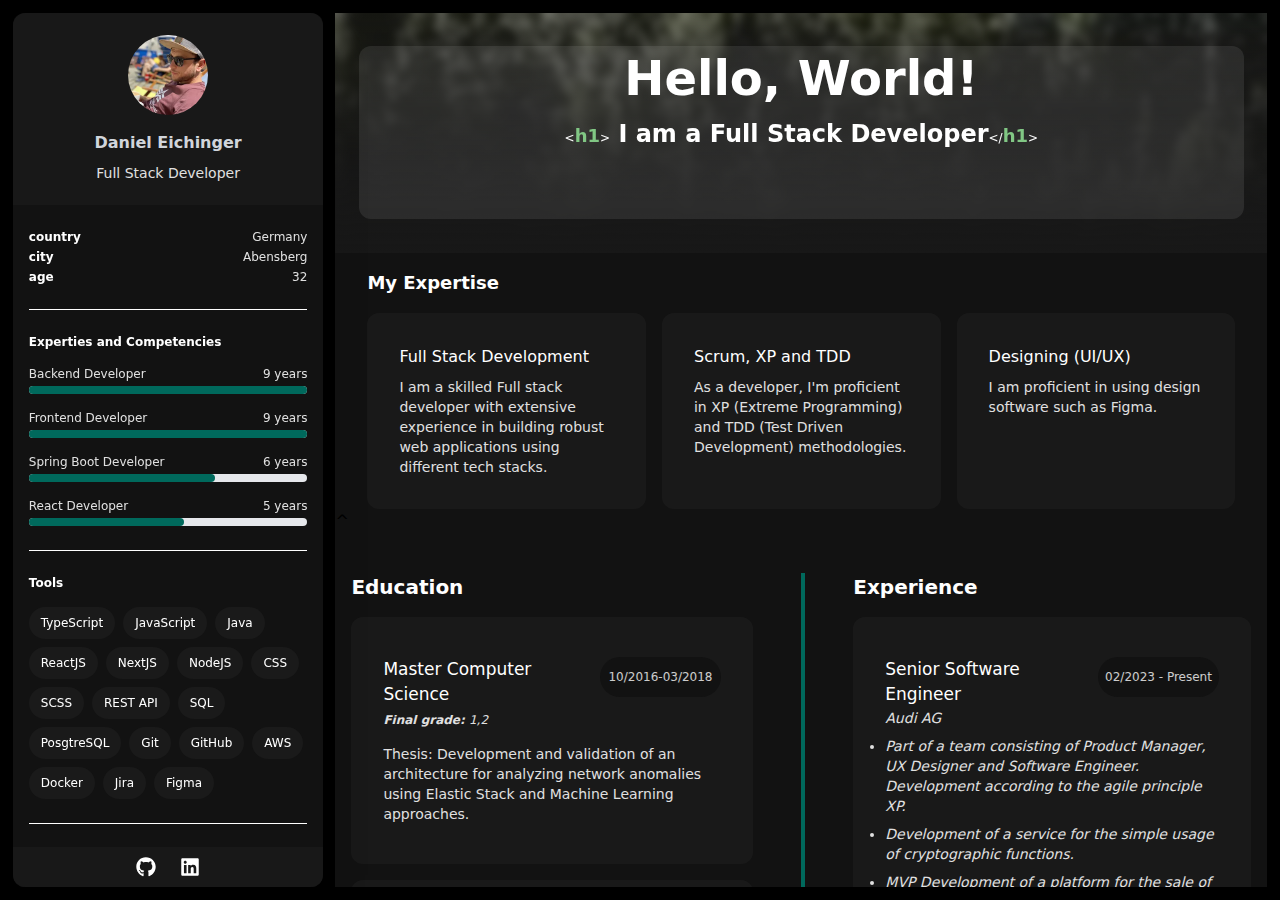
==== index.html @ d65751ba "Update from https://github.com/oakdan/portfolio/commit/098eb7789a10ef65bf8430b05f16593b2d0ce4ad" ====
<!DOCTYPE html><html lang="en"><head><meta charSet="utf-8"/><meta name="viewport" content="width=device-width"/><title>OakDan´s Portfolio</title><meta name="description" content="Check out my portfolio"/><meta name="next-head-count" content="4"/><link rel="preload" href="./_next/static/css/4fff59e0863e8ba3.css" as="style" crossorigin=""/><link rel="stylesheet" href="./_next/static/css/4fff59e0863e8ba3.css" crossorigin="" data-n-g=""/><noscript data-n-css=""></noscript><script defer="" crossorigin="" nomodule="" src="./_next/static/chunks/polyfills-c67a75d1b6f99dc8.js"></script><script src="./_next/static/chunks/webpack-fdae5a0184dd3453.js" defer="" crossorigin=""></script><script src="./_next/static/chunks/framework-5429a50ba5373c56.js" defer="" crossorigin=""></script><script src="./_next/static/chunks/main-0795223d0b171781.js" defer="" crossorigin=""></script><script src="./_next/static/chunks/pages/_app-5f194458512c7636.js" defer="" crossorigin=""></script><script src="./_next/static/chunks/252f366e-e70b9f19fc48fcb6.js" defer="" crossorigin=""></script><script src="./_next/static/chunks/d7eeaac4-aa35a97cd8c5a0a8.js" defer="" crossorigin=""></script><script src="./_next/static/chunks/pages/index-d43e698930f4504b.js" defer="" crossorigin=""></script><script src="./_next/static/BRMIm8MlSN9ulpiTrtN7b/_buildManifest.js" defer="" crossorigin=""></script><script src="./_next/static/BRMIm8MlSN9ulpiTrtN7b/_ssgManifest.js" defer="" crossorigin=""></script></head><body><div id="__next"><div class="h-[calc(100dvh)] lg:p-[0.8rem] flex flex-col select-none font-circular"><div class="lg:hidden"><div class=" bg-DeepNightBlack text-LightGray w-full h-10 flex items-center justify-between px-2 lg:hidden relative"><div class="icon flex items-center gap-x-2"><span class="icon border-2 text-Green border-Green p-1 text-xl rounded-lg"><svg stroke="currentColor" fill="currentColor" stroke-width="0" viewBox="0 0 512 512" height="1em" width="1em" xmlns="http://www.w3.org/2000/svg"><path d="M256 8C119.043 8 8 119.083 8 256c0 136.997 111.043 248 248 248s248-111.003 248-248C504 119.083 392.957 8 256 8zm0 110c23.196 0 42 18.804 42 42s-18.804 42-42 42-42-18.804-42-42 18.804-42 42-42zm56 254c0 6.627-5.373 12-12 12h-88c-6.627 0-12-5.373-12-12v-24c0-6.627 5.373-12 12-12h12v-64h-12c-6.627 0-12-5.373-12-12v-24c0-6.627 5.373-12 12-12h64c6.627 0 12 5.373 12 12v100h12c6.627 0 12 5.373 12 12v24z"></path></svg></span><div class="text-Snow absolute -right-1 -bottom-1"><svg stroke="currentColor" fill="currentColor" stroke-width="0" viewBox="0 0 320 512" height="1em" width="1em" xmlns="http://www.w3.org/2000/svg"><path d="M302.189 329.126H196.105l55.831 135.993c3.889 9.428-.555 19.999-9.444 23.999l-49.165 21.427c-9.165 4-19.443-.571-23.332-9.714l-53.053-129.136-86.664 89.138C18.729 472.71 0 463.554 0 447.977V18.299C0 1.899 19.921-6.096 30.277 5.443l284.412 292.542c11.472 11.179 3.007 31.141-12.5 31.141z"></path></svg></div></div></div></div><div class="flex relative h-full justify-between gap-x-3"><div class="w-8/12 md:w-3/12 h-[calc(100dvh)] left-0 lg:rounded-xl -top-10 lg:top-0 lg:left-0 lg:h-full overflow-hidden bg-DeepNightBlack shadow-2xl z-50 lg:flex flex-col lg:relative hidden"><div class="headerr z-50 absolute bg-MidNightBlack backdrop-blur-sm inset-y-0 h-48 top-0 flex items-center justify-center w-full flex-col px-4 gap-y-4"><img alt="profile picture" loading="lazy" width="250" height="250" decoding="async" data-nimg="1" class="w-20 h-20 rounded-full" style="color:transparent" src=".//_next/static/media/daniel.d2a63abd.webp"/><div class="flex flex-col items-center justify-center"><span class="text-gray-300 text-base font-bold break-normal">Daniel Eichinger</span><span class="text-sm text-LightGray text-center mt-2">Full Stack Developer</span></div></div><div class="beech z-20 flex flex-col overflow-y-scroll pt-48 top-48 space-y-6 divide-y divide-white overflow-x-hidden no-scrollbar px-4"><div class="flex flex-col space-y-1 pt-6"><div class="flex items-center justify-between"><span class="text-Snow text-xs font-bold">country</span><span class="text-xs text-LightGray">Germany</span></div><div class="flex items-center justify-between"><span class="text-Snow text-xs font-bold">city</span><span class="text-xs text-LightGray">Abensberg</span></div><div class="flex items-center justify-between"><span class="text-Snow text-xs font-bold">age</span><span class="text-xs text-LightGray">32</span></div></div><div class="flex flex-col space-y-1 pt-6"><div class="flex flex-col gap-y-4"><span class="text-Snow text-xs font-bold bg-gradient-to-bl">Experties and Competencies</span><div class="flex flex-col space-y-4"><div class=""><div class="flex justify-between mb-1"><span class="text-xs text-LightGray">Backend Developer</span><span class="text-xs text-LightGray">9<!-- --> years</span></div><div class="w-full bg-gray-200 rounded-full h-2 dark:bg-gray-700"><div class="bg-Green h-2 rounded-full w-16 " style="width:100%"></div></div></div><div class=""><div class="flex justify-between mb-1"><span class="text-xs text-LightGray">Frontend Developer</span><span class="text-xs text-LightGray">9<!-- --> years</span></div><div class="w-full bg-gray-200 rounded-full h-2 dark:bg-gray-700"><div class="bg-Green h-2 rounded-full w-16 " style="width:100%"></div></div></div><div class=""><div class="flex justify-between mb-1"><span class="text-xs text-LightGray">Spring Boot Developer</span><span class="text-xs text-LightGray">6<!-- --> years</span></div><div class="w-full bg-gray-200 rounded-full h-2 dark:bg-gray-700"><div class="bg-Green h-2 rounded-full w-16 " style="width:66.66666666666666%"></div></div></div><div class=""><div class="flex justify-between mb-1"><span class="text-xs text-LightGray">React Developer</span><span class="text-xs text-LightGray">5<!-- --> years</span></div><div class="w-full bg-gray-200 rounded-full h-2 dark:bg-gray-700"><div class="bg-Green h-2 rounded-full w-16 " style="width:55.55555555555556%"></div></div></div></div></div></div><div class="flex flex-col space-y-1 pt-6"><div class="flex flex-col gap-y-4"><span class="text-Snow text-xs font-bold">Tools</span><div class="flex flex-wrap gap-2"><span class="py-2 px-3 text-xs text-Snow bg-EveningBlack rounded-full">TypeScript</span><span class="py-2 px-3 text-xs text-Snow bg-EveningBlack rounded-full">JavaScript</span><span class="py-2 px-3 text-xs text-Snow bg-EveningBlack rounded-full">Java</span><span class="py-2 px-3 text-xs text-Snow bg-EveningBlack rounded-full">ReactJS</span><span class="py-2 px-3 text-xs text-Snow bg-EveningBlack rounded-full">NextJS</span><span class="py-2 px-3 text-xs text-Snow bg-EveningBlack rounded-full">NodeJS</span><span class="py-2 px-3 text-xs text-Snow bg-EveningBlack rounded-full">CSS</span><span class="py-2 px-3 text-xs text-Snow bg-EveningBlack rounded-full">SCSS</span><span class="py-2 px-3 text-xs text-Snow bg-EveningBlack rounded-full">REST API</span><span class="py-2 px-3 text-xs text-Snow bg-EveningBlack rounded-full">SQL</span><span class="py-2 px-3 text-xs text-Snow bg-EveningBlack rounded-full">PosgtreSQL</span><span class="py-2 px-3 text-xs text-Snow bg-EveningBlack rounded-full">Git</span><span class="py-2 px-3 text-xs text-Snow bg-EveningBlack rounded-full">GitHub</span><span class="py-2 px-3 text-xs text-Snow bg-EveningBlack rounded-full">AWS</span><span class="py-2 px-3 text-xs text-Snow bg-EveningBlack rounded-full">Docker</span><span class="py-2 px-3 text-xs text-Snow bg-EveningBlack rounded-full">Jira</span><span class="py-2 px-3 text-xs text-Snow bg-EveningBlack rounded-full">Figma</span></div></div></div><div class="flex flex-col space-y-2 pt-6"><div class="flex flex-col"><span class="text-Snow text-xs font-bold">Email Address</span><span class="text-xs text-LightGray"><a href="mailto:Dany.Eichinger@gmail.com">Dany.Eichinger@gmail.com</a></span></div><div class="flex flex-col"><span class="text-Snow text-xs font-bold">Phone</span><span class="text-xs text-LightGray">+49 15150685649</span></div></div><a target="_blank" class="flex flex-row text-LightGray items-center gap-x-4 pb-14 pt-4" href="/danieleichinger-resume.pdf"><span class="text-Snow text-sm">Download Resume</span><svg stroke="currentColor" fill="currentColor" stroke-width="0" viewBox="0 0 512 512" height="1em" width="1em" xmlns="http://www.w3.org/2000/svg"><path d="M216 0h80c13.3 0 24 10.7 24 24v168h87.7c17.8 0 26.7 21.5 14.1 34.1L269.7 378.3c-7.5 7.5-19.8 7.5-27.3 0L90.1 226.1c-12.6-12.6-3.7-34.1 14.1-34.1H192V24c0-13.3 10.7-24 24-24zm296 376v112c0 13.3-10.7 24-24 24H24c-13.3 0-24-10.7-24-24V376c0-13.3 10.7-24 24-24h146.7l49 49c20.1 20.1 52.5 20.1 72.6 0l49-49H488c13.3 0 24 10.7 24 24zm-124 88c0-11-9-20-20-20s-20 9-20 20 9 20 20 20 20-9 20-20zm64 0c0-11-9-20-20-20s-20 9-20 20 9 20 20 20 20-9 20-20z"></path></svg></a></div><div class="footer absolute flex justify-center space-x-6 text-xl items-center bottom-0 z-50 h-10 w-full bg-MidNightBlack text-Snow"><a target="_blank" rel="noreferrer" aria-label="Github" href="https://github.com/danvelope"><svg stroke="currentColor" fill="currentColor" stroke-width="0" viewBox="0 0 496 512" height="1em" width="1em" xmlns="http://www.w3.org/2000/svg"><path d="M165.9 397.4c0 2-2.3 3.6-5.2 3.6-3.3.3-5.6-1.3-5.6-3.6 0-2 2.3-3.6 5.2-3.6 3-.3 5.6 1.3 5.6 3.6zm-31.1-4.5c-.7 2 1.3 4.3 4.3 4.9 2.6 1 5.6 0 6.2-2s-1.3-4.3-4.3-5.2c-2.6-.7-5.5.3-6.2 2.3zm44.2-1.7c-2.9.7-4.9 2.6-4.6 4.9.3 2 2.9 3.3 5.9 2.6 2.9-.7 4.9-2.6 4.6-4.6-.3-1.9-3-3.2-5.9-2.9zM244.8 8C106.1 8 0 113.3 0 252c0 110.9 69.8 205.8 169.5 239.2 12.8 2.3 17.3-5.6 17.3-12.1 0-6.2-.3-40.4-.3-61.4 0 0-70 15-84.7-29.8 0 0-11.4-29.1-27.8-36.6 0 0-22.9-15.7 1.6-15.4 0 0 24.9 2 38.6 25.8 21.9 38.6 58.6 27.5 72.9 20.9 2.3-16 8.8-27.1 16-33.7-55.9-6.2-112.3-14.3-112.3-110.5 0-27.5 7.6-41.3 23.6-58.9-2.6-6.5-11.1-33.3 2.6-67.9 20.9-6.5 69 27 69 27 20-5.6 41.5-8.5 62.8-8.5s42.8 2.9 62.8 8.5c0 0 48.1-33.6 69-27 13.7 34.7 5.2 61.4 2.6 67.9 16 17.7 25.8 31.5 25.8 58.9 0 96.5-58.9 104.2-114.8 110.5 9.2 7.9 17 22.9 17 46.4 0 33.7-.3 75.4-.3 83.6 0 6.5 4.6 14.4 17.3 12.1C428.2 457.8 496 362.9 496 252 496 113.3 383.5 8 244.8 8zM97.2 352.9c-1.3 1-1 3.3.7 5.2 1.6 1.6 3.9 2.3 5.2 1 1.3-1 1-3.3-.7-5.2-1.6-1.6-3.9-2.3-5.2-1zm-10.8-8.1c-.7 1.3.3 2.9 2.3 3.9 1.6 1 3.6.7 4.3-.7.7-1.3-.3-2.9-2.3-3.9-2-.6-3.6-.3-4.3.7zm32.4 35.6c-1.6 1.3-1 4.3 1.3 6.2 2.3 2.3 5.2 2.6 6.5 1 1.3-1.3.7-4.3-1.3-6.2-2.2-2.3-5.2-2.6-6.5-1zm-11.4-14.7c-1.6 1-1.6 3.6 0 5.9 1.6 2.3 4.3 3.3 5.6 2.3 1.6-1.3 1.6-3.9 0-6.2-1.4-2.3-4-3.3-5.6-2z"></path></svg></a><a target="_blank" rel="noreferrer" aria-label="LinkedIn" href="https://www.linkedin.com/in/danieleichinger"><svg stroke="currentColor" fill="currentColor" stroke-width="0" viewBox="0 0 448 512" height="1em" width="1em" xmlns="http://www.w3.org/2000/svg"><path d="M416 32H31.9C14.3 32 0 46.5 0 64.3v383.4C0 465.5 14.3 480 31.9 480H416c17.6 0 32-14.5 32-32.3V64.3c0-17.8-14.4-32.3-32-32.3zM135.4 416H69V202.2h66.5V416zm-33.2-243c-21.3 0-38.5-17.3-38.5-38.5S80.9 96 102.2 96c21.2 0 38.5 17.3 38.5 38.5 0 21.3-17.2 38.5-38.5 38.5zm282.1 243h-66.4V312c0-24.8-.5-56.7-34.5-56.7-34.6 0-39.9 27-39.9 54.9V416h-66.4V202.2h63.7v29.2h.9c8.9-16.8 30.6-34.5 62.9-34.5 67.2 0 79.7 44.3 79.7 101.9V416z"></path></svg></a></div></div><div class="w-full h-auto lg:w-9/12 shadow-2xl bg-DeepNightBlack relative overflow-auto overflow-x-hidden no-scrollbar"><div class="Home-Page -z-10"><div class="relative backdrop-blur-sm w-full h-40 md:h-60 bg-fixed z-10 lg:bg-[url(&#x27;/images/background.webp&#x27;)] lg:bg-cover lg:bg-no-repeat"><div class="absolute inset-0 z-20 flex flex-col items-center justify-center w-full h-full bg-gradient-to-t from-MidNightBlack"><div class="bg-Black/5 backdrop-blur-sm w-full h-full"><div class="absolute inset-0 z-20 flex flex-col items-center py-6 justify-center w-full h-full bg-gradient-to-t from-MidNightBlack"><div class="bg-LightGray/10 w-[95%] h-[90%] px-4 py-2 rounded-xl overflow-hidden flex flex-col items-center"><div><h1 class="text-3xl sm:text-4xl xl:text-5xl text-Snow font-bold">Hello, World!</h1></div><div class="py-4 font-cascadia-normal text-Snow pb-4 text-xs h-20 lg:h-auto"><span>&lt;<span class="text-LightGreen sm:text-base xl:text-lg font-bold">h1</span>&gt;<span class="text-Snow sm:text-xl xl:text-2xl font-bold"> <!-- -->I am a Full Stack Developer</span>&lt;/<span class="text-LightGreen sm:text-base xl:text-lg font-bold">h1</span>&gt;</span></div></div></div></div></div></div><div class="px-2 md:px-8 py-4 text-lg font-bold text-Snow">My Expertise</div><div class="grid justify items-center grid-flow-row md:grid-cols-2 lg:grid-cols-3 grid-rows-auto gap-4 px-2 md:px-8 "><div class="h-full w-full boxShodow hover:transition-all !duration-200 hover:scale-[1.01] ease-linear rounded-xl"><div class="h-full space-y-2 p-8 card_stylings"><div class=" text-Snow">Full Stack Development</div><div class="text-sm text-LightGray font-normal">I am a skilled Full stack developer with extensive experience in building robust web applications using different tech stacks.</div></div></div><div class="h-full w-full boxShodow hover:transition-all !duration-200 hover:scale-[1.01] ease-linear rounded-xl"><div class="h-full space-y-2 p-8 card_stylings"><div class=" text-Snow">Scrum, XP and TDD</div><div class="text-sm text-LightGray font-normal">As a developer, I&#x27;m proficient in XP (Extreme Programming) and TDD (Test Driven Development) methodologies.</div></div></div><div class="h-full w-full boxShodow hover:transition-all !duration-200 hover:scale-[1.01] ease-linear rounded-xl"><div class="h-full space-y-2 p-8 card_stylings"><div class=" text-Snow">Designing (UI/UX)</div><div class="text-sm text-LightGray font-normal">I am proficient in using design software such as Figma.</div></div></div></div>^<div class="grid md:grid-cols-2 md:divide-x-4 md:divide-Green px-4 pb-2 pt-10"><div class="flex flex-col gap-y-4 order-2 md:order-1  md:mr-12"><div class="mt-10 md:mt-0 text-xl text-Snow font-semibold">Education</div><div class="keepItEmpty boxShodow hover:transition-all !duration-200 hover:scale-[1.01] ease-linear rounded-xl"><div class="card_stylings transition px-8 py-10"><div class="flex justify-between"><div class="flex-initial text-[17px] text-Snow font-medium">Master Computer Science</div><div class="flex justify-items-center justify-center text-LightGray bg-DeepNightBlack ml-2 w-32 h-10 text-xs rounded-full py-3 font-normal opacity-90 text-center"> <!-- -->10/2016-03/2018<!-- --> </div></div><div class="text-xs text-LightGray font-normal italic mt-1 "><span class="font-bold">Final grade: </span>1,2</div><div class="text-LightGray text-sm font-normal mt-4 ">Thesis: Development and validation of an architecture for analyzing network anomalies using Elastic Stack and Machine Learning approaches.</div></div></div><div class="keepItEmpty boxShodow hover:transition-all !duration-200 hover:scale-[1.01] ease-linear rounded-xl"><div class="card_stylings transition px-8 py-10"><div class="flex justify-between"><div class="flex-initial text-[17px] text-Snow font-medium">Bachelor Computer Science</div><div class="flex justify-items-center justify-center text-LightGray bg-DeepNightBlack ml-2 w-32 h-10 text-xs rounded-full py-3 font-normal opacity-90 text-center"> <!-- -->10/2011-03/2015<!-- --> </div></div><div class="text-xs text-LightGray font-normal italic mt-1 "><span class="font-bold">Final grade: </span>1,9</div><div class="text-LightGray text-sm font-normal mt-4 ">Thesis: Conceptual design and development of an application for file-based analysis of a machine visualization system with C# .NET.</div></div></div></div><div class="order-1 md:order-2"><div class="flex flex-col gap-y-4 md:ml-12"><div class=" md:pt-0 pt-4 text-xl text-Snow font-semibold">Experience</div><div class="h-full w-full boxShodow hover:transition-all !duration-200 hover:scale-[1.01] ease-linear rounded-xl"><div class="card_stylings transition px-8 py-10 "><div class="flex justify-between"><div class="flex-initial text-[17px] text-Snow font-medium">Senior Software Engineer</div><div class="flex justify-items-center justify-center text-LightGray bg-DeepNightBlack ml-2 w-32 h-10 text-xs rounded-full py-3 font-normal opacity-90 text-center"> <!-- -->02/2023 - Present<!-- --> </div></div><div class="text-sm text-LightGray font-normal italic">Audi AG</div><ul class="list-disc text-sm text-LightGray font-normal italic mt-1"><li class="mt-2">Part of a team consisting of Product Manager, UX Designer and Software Engineer. Development according to the agile principle XP.</li><li class="mt-2">Development of a service for the simple usage of cryptographic functions.</li><li class="mt-2">MVP Development of a platform for the sale of used vehicles (digitaltwin.audi).</li><li class="mt-2">Project management and development of a test process. Prototypical development of a visualization of test metrics.</li></ul></div></div><div class="h-full w-full boxShodow hover:transition-all !duration-200 hover:scale-[1.01] ease-linear rounded-xl"><div class="card_stylings transition px-8 py-10 "><div class="flex justify-between"><div class="flex-initial text-[17px] text-Snow font-medium">Senior Software Engineer</div><div class="flex justify-items-center justify-center text-LightGray bg-DeepNightBlack ml-2 w-32 h-10 text-xs rounded-full py-3 font-normal opacity-90 text-center"> <!-- -->04/2018 - 12/2018<!-- --> </div></div><div class="text-sm text-LightGray font-normal italic">MaibornWolff GmbH</div><ul class="list-disc text-sm text-LightGray font-normal italic mt-1"><li class="mt-2">Development of an application for managing industrial routers in an IoT context. Lead in the Frontend area.</li><li class="mt-2">Exchange with product owners and UX designers. Working method according to Scrum.</li></ul></div></div><div class="h-full w-full boxShodow hover:transition-all !duration-200 hover:scale-[1.01] ease-linear rounded-xl"><div class="card_stylings transition px-8 py-10 "><div class="flex justify-between"><div class="flex-initial text-[17px] text-Snow font-medium">Software Engineer</div><div class="flex justify-items-center justify-center text-LightGray bg-DeepNightBlack ml-2 w-32 h-10 text-xs rounded-full py-3 font-normal opacity-90 text-center"> <!-- -->04/2015 - 09/2017<!-- --> </div></div><div class="text-sm text-LightGray font-normal italic">BFFT GmbH</div><ul class="list-disc text-sm text-LightGray font-normal italic mt-1"><li class="mt-2">Development of various applications in the automotive sector. Both web and app development.</li><li class="mt-2">Gaining experience with software testing, Scrum and IT architecture</li></ul></div></div></div></div></div><div id="intro" class="mt-4 mb-10 lg:mb-0"><div class="flex h-10 items-center justify-between text-xs font-normal text-LightGray py-4 px-2 md:px-4 w-full bg-MidNightBlack"><div class="flex items-center"><div class="mr-1 text-base"><svg stroke="currentColor" fill="currentColor" stroke-width="0" viewBox="0 0 1024 1024" height="1em" width="1em" xmlns="http://www.w3.org/2000/svg"><path d="M512 64C264.6 64 64 264.6 64 512s200.6 448 448 448 448-200.6 448-448S759.4 64 512 64zm5.4 670c-110 0-173.4-73.2-173.4-194.9v-52.3C344 364.2 407.4 290 517.3 290c94.3 0 162.7 60.7 162.7 147.4 0 2.6-2.1 4.7-4.7 4.7h-56.7c-4.2 0-7.6-3.2-8-7.4-4-49.5-40-83.4-93-83.4-65.3 0-102.1 48.5-102.1 135.5v52.6c0 85.7 36.9 133.6 102.1 133.6 52.8 0 88.7-31.7 93-77.8.4-4.1 3.8-7.3 8-7.3h56.8c2.6 0 4.7 2.1 4.7 4.7 0 82.6-68.7 141.4-162.7 141.4z"></path></svg></div><span>2024 All Rights Reserved.</span></div><div class="hidden md:flex items-center"><div class="mr-1 text-base"><svg stroke="currentColor" fill="currentColor" stroke-width="0" viewBox="0 0 24 24" height="1em" width="1em" xmlns="http://www.w3.org/2000/svg"><path fill="none" d="M0 0h24v24H0z"></path><path d="M20 4H4c-1.1 0-1.99.9-1.99 2L2 18c0 1.1.9 2 2 2h16c1.1 0 2-.9 2-2V6c0-1.1-.9-2-2-2zm0 4l-8 5-8-5V6l8 5 8-5v2z"></path></svg></div><div>Dany.Eichinger@gmail.com</div></div></div></div></div></div></div></div></div><script id="__NEXT_DATA__" type="application/json" crossorigin="">{"props":{"pageProps":{}},"page":"/","query":{},"buildId":"BRMIm8MlSN9ulpiTrtN7b","assetPrefix":".","nextExport":true,"autoExport":true,"isFallback":false,"scriptLoader":[]}</script></body></html>
---- _next/static/css/4fff59e0863e8ba3.css ----
/*
! tailwindcss v3.2.4 | MIT License | https://tailwindcss.com
*/*,:after,:before{box-sizing:border-box;border:0 solid #e5e7eb}:after,:before{--tw-content:""}html{line-height:1.5;-webkit-text-size-adjust:100%;-moz-tab-size:4;-o-tab-size:4;tab-size:4;font-family:ui-sans-serif,system-ui,-apple-system,BlinkMacSystemFont,Segoe UI,Roboto,Helvetica Neue,Arial,Noto Sans,sans-serif,Apple Color Emoji,Segoe UI Emoji,Segoe UI Symbol,Noto Color Emoji;font-feature-settings:normal}body{margin:0;line-height:inherit}hr{height:0;color:inherit;border-top-width:1px}abbr:where([title]){-webkit-text-decoration:underline dotted;text-decoration:underline dotted}h1,h2,h3,h4,h5,h6{font-size:inherit;font-weight:inherit}a{color:inherit;text-decoration:inherit}b,strong{font-weight:bolder}code,kbd,pre,samp{font-family:ui-monospace,SFMono-Regular,Menlo,Monaco,Consolas,Liberation Mono,Courier New,monospace;font-size:1em}small{font-size:80%}sub,sup{font-size:75%;line-height:0;position:relative;vertical-align:baseline}sub{bottom:-.25em}sup{top:-.5em}table{text-indent:0;border-color:inherit;border-collapse:collapse}button,input,optgroup,select,textarea{font-family:inherit;font-size:100%;font-weight:inherit;line-height:inherit;color:inherit;margin:0;padding:0}button,select{text-transform:none}[type=button],[type=reset],[type=submit],button{-webkit-appearance:button;background-color:transparent;background-image:none}:-moz-focusring{outline:auto}:-moz-ui-invalid{box-shadow:none}progress{vertical-align:baseline}::-webkit-inner-spin-button,::-webkit-outer-spin-button{height:auto}[type=search]{-webkit-appearance:textfield;outline-offset:-2px}::-webkit-search-decoration{-webkit-appearance:none}::-webkit-file-upload-button{-webkit-appearance:button;font:inherit}summary{display:list-item}blockquote,dd,dl,figure,h1,h2,h3,h4,h5,h6,hr,p,pre{margin:0}fieldset{margin:0}fieldset,legend{padding:0}menu,ol,ul{list-style:none;margin:0;padding:0}textarea{resize:vertical}input::-moz-placeholder,textarea::-moz-placeholder{opacity:1;color:#9ca3af}input::placeholder,textarea::placeholder{opacity:1;color:#9ca3af}[role=button],button{cursor:pointer}:disabled{cursor:default}audio,canvas,embed,iframe,img,object,svg,video{display:block;vertical-align:middle}img,video{max-width:100%;height:auto}[hidden]{display:none}*,:after,:before{--tw-border-spacing-x:0;--tw-border-spacing-y:0;--tw-translate-x:0;--tw-translate-y:0;--tw-rotate:0;--tw-skew-x:0;--tw-skew-y:0;--tw-scale-x:1;--tw-scale-y:1;--tw-pan-x: ;--tw-pan-y: ;--tw-pinch-zoom: ;--tw-scroll-snap-strictness:proximity;--tw-ordinal: ;--tw-slashed-zero: ;--tw-numeric-figure: ;--tw-numeric-spacing: ;--tw-numeric-fraction: ;--tw-ring-inset: ;--tw-ring-offset-width:0px;--tw-ring-offset-color:#fff;--tw-ring-color:rgba(59,130,246,.5);--tw-ring-offset-shadow:0 0 #0000;--tw-ring-shadow:0 0 #0000;--tw-shadow:0 0 #0000;--tw-shadow-colored:0 0 #0000;--tw-blur: ;--tw-brightness: ;--tw-contrast: ;--tw-grayscale: ;--tw-hue-rotate: ;--tw-invert: ;--tw-saturate: ;--tw-sepia: ;--tw-drop-shadow: ;--tw-backdrop-blur: ;--tw-backdrop-brightness: ;--tw-backdrop-contrast: ;--tw-backdrop-grayscale: ;--tw-backdrop-hue-rotate: ;--tw-backdrop-invert: ;--tw-backdrop-opacity: ;--tw-backdrop-saturate: ;--tw-backdrop-sepia: }::backdrop{--tw-border-spacing-x:0;--tw-border-spacing-y:0;--tw-translate-x:0;--tw-translate-y:0;--tw-rotate:0;--tw-skew-x:0;--tw-skew-y:0;--tw-scale-x:1;--tw-scale-y:1;--tw-pan-x: ;--tw-pan-y: ;--tw-pinch-zoom: ;--tw-scroll-snap-strictness:proximity;--tw-ordinal: ;--tw-slashed-zero: ;--tw-numeric-figure: ;--tw-numeric-spacing: ;--tw-numeric-fraction: ;--tw-ring-inset: ;--tw-ring-offset-width:0px;--tw-ring-offset-color:#fff;--tw-ring-color:rgba(59,130,246,.5);--tw-ring-offset-shadow:0 0 #0000;--tw-ring-shadow:0 0 #0000;--tw-shadow:0 0 #0000;--tw-shadow-colored:0 0 #0000;--tw-blur: ;--tw-brightness: ;--tw-contrast: ;--tw-grayscale: ;--tw-hue-rotate: ;--tw-invert: ;--tw-saturate: ;--tw-sepia: ;--tw-drop-shadow: ;--tw-backdrop-blur: ;--tw-backdrop-brightness: ;--tw-backdrop-contrast: ;--tw-backdrop-grayscale: ;--tw-backdrop-hue-rotate: ;--tw-backdrop-invert: ;--tw-backdrop-opacity: ;--tw-backdrop-saturate: ;--tw-backdrop-sepia: }.transition{transition-property:all;transition-delay:.2s;transition-duration:1s!important}.card_stylings{border-radius:.75rem;background-color:rgba(26,26,26,.95)}.card_stylings:hover{background-image:linear-gradient(to bottom right,var(--tw-gradient-stops));--tw-gradient-from:rgba(0,105,92,.1);--tw-gradient-to:rgba(0,105,92,0);--tw-gradient-stops:var(--tw-gradient-from),var(--tw-gradient-to);--tw-gradient-to:rgba(79,70,229,.05)}.fixed{position:fixed}.absolute{position:absolute}.relative{position:relative}.inset-0{right:0;left:0}.inset-0,.inset-y-0{top:0;bottom:0}.-right-1{right:-.25rem}.-bottom-1{bottom:-.25rem}.left-0{left:0}.-top-10{top:-2.5rem}.top-0{top:0}.top-48{top:12rem}.bottom-0{bottom:0}.-z-10{z-index:-10}.z-50{z-index:50}.z-40{z-index:40}.z-10{z-index:10}.z-20{z-index:20}.order-2{order:2}.order-1{order:1}.mt-4{margin-top:1rem}.mb-10{margin-bottom:2.5rem}.mr-1{margin-right:.25rem}.mt-10{margin-top:2.5rem}.ml-2{margin-left:.5rem}.mt-1{margin-top:.25rem}.mt-2{margin-top:.5rem}.mb-1{margin-bottom:.25rem}.flex{display:flex}.grid{display:grid}.hidden{display:none}.h-\[calc\(100dvh\)\]{height:calc(100dvh)}.h-10{height:2.5rem}.h-full{height:100%}.h-auto{height:auto}.h-40{height:10rem}.h-\[90\%\]{height:90%}.h-20{height:5rem}.h-2{height:.5rem}.h-48{height:12rem}.w-full{width:100%}.w-8\/12{width:66.666667%}.w-32{width:8rem}.w-\[95\%\]{width:95%}.w-16{width:4rem}.w-20{width:5rem}.flex-initial{flex:0 1 auto}.select-none{-webkit-user-select:none;-moz-user-select:none;user-select:none}.list-disc{list-style-type:disc}.grid-flow-row{grid-auto-flow:row}.flex-row{flex-direction:row}.flex-col{flex-direction:column}.flex-wrap{flex-wrap:wrap}.items-center{align-items:center}.justify-center{justify-content:center}.justify-between{justify-content:space-between}.justify-items-center{justify-items:center}.gap-2{gap:.5rem}.gap-4{gap:1rem}.gap-x-2{-moz-column-gap:.5rem;column-gap:.5rem}.gap-x-3{-moz-column-gap:.75rem;column-gap:.75rem}.gap-y-4{row-gap:1rem}.gap-x-4{-moz-column-gap:1rem;column-gap:1rem}.space-y-2>:not([hidden])~:not([hidden]){--tw-space-y-reverse:0;margin-top:calc(.5rem * calc(1 - var(--tw-space-y-reverse)));margin-bottom:calc(.5rem * var(--tw-space-y-reverse))}.space-y-1>:not([hidden])~:not([hidden]){--tw-space-y-reverse:0;margin-top:calc(.25rem * calc(1 - var(--tw-space-y-reverse)));margin-bottom:calc(.25rem * var(--tw-space-y-reverse))}.space-y-4>:not([hidden])~:not([hidden]){--tw-space-y-reverse:0;margin-top:calc(1rem * calc(1 - var(--tw-space-y-reverse)));margin-bottom:calc(1rem * var(--tw-space-y-reverse))}.space-y-6>:not([hidden])~:not([hidden]){--tw-space-y-reverse:0;margin-top:calc(1.5rem * calc(1 - var(--tw-space-y-reverse)));margin-bottom:calc(1.5rem * var(--tw-space-y-reverse))}.space-x-6>:not([hidden])~:not([hidden]){--tw-space-x-reverse:0;margin-right:calc(1.5rem * var(--tw-space-x-reverse));margin-left:calc(1.5rem * calc(1 - var(--tw-space-x-reverse)))}.divide-y>:not([hidden])~:not([hidden]){--tw-divide-y-reverse:0;border-top-width:calc(1px * calc(1 - var(--tw-divide-y-reverse)));border-bottom-width:calc(1px * var(--tw-divide-y-reverse))}.divide-white>:not([hidden])~:not([hidden]){--tw-divide-opacity:1;border-color:rgb(255 255 255/var(--tw-divide-opacity))}.overflow-auto{overflow:auto}.overflow-hidden{overflow:hidden}.overflow-x-hidden{overflow-x:hidden}.overflow-y-scroll{overflow-y:scroll}.break-normal{overflow-wrap:normal;word-break:normal}.rounded-lg{border-radius:.5rem}.rounded-full{border-radius:9999px}.rounded-xl{border-radius:.75rem}.border-2{border-width:2px}.border-Green{--tw-border-opacity:1;border-color:rgb(0 105 92/var(--tw-border-opacity))}.bg-DeepNightBlack{--tw-bg-opacity:1;background-color:rgb(18 18 18/var(--tw-bg-opacity))}.bg-black\/50{background-color:rgba(0,0,0,.5)}.bg-MidNightBlack{--tw-bg-opacity:1;background-color:rgb(24 24 24/var(--tw-bg-opacity))}.bg-EveningBlack{--tw-bg-opacity:1;background-color:rgb(26 26 26/var(--tw-bg-opacity))}.bg-Black\/5{background-color:rgba(0,0,0,.05)}.bg-LightGray\/10{background-color:hsla(0,0%,88%,.1)}.bg-gray-200{--tw-bg-opacity:1;background-color:rgb(229 231 235/var(--tw-bg-opacity))}.bg-Green{--tw-bg-opacity:1;background-color:rgb(0 105 92/var(--tw-bg-opacity))}.bg-gradient-to-t{background-image:linear-gradient(to top,var(--tw-gradient-stops))}.bg-gradient-to-bl{background-image:linear-gradient(to bottom left,var(--tw-gradient-stops))}.from-MidNightBlack{--tw-gradient-from:#181818;--tw-gradient-to:hsla(0,0%,9%,0);--tw-gradient-stops:var(--tw-gradient-from),var(--tw-gradient-to)}.bg-fixed{background-attachment:fixed}.p-1{padding:.25rem}.p-8{padding:2rem}.px-2{padding-left:.5rem;padding-right:.5rem}.py-4{padding-top:1rem;padding-bottom:1rem}.px-4{padding-left:1rem;padding-right:1rem}.px-8{padding-left:2rem;padding-right:2rem}.py-10{padding-top:2.5rem;padding-bottom:2.5rem}.py-3{padding-top:.75rem;padding-bottom:.75rem}.py-2{padding-top:.5rem;padding-bottom:.5rem}.px-3{padding-left:.75rem;padding-right:.75rem}.py-6{padding-top:1.5rem;padding-bottom:1.5rem}.pb-2{padding-bottom:.5rem}.pt-10{padding-top:2.5rem}.pt-4{padding-top:1rem}.pb-4{padding-bottom:1rem}.pt-6{padding-top:1.5rem}.pb-14{padding-bottom:3.5rem}.pt-48{padding-top:12rem}.text-center{text-align:center}.text-xl{font-size:1.25rem;line-height:1.75rem}.text-xs{font-size:.75rem;line-height:1rem}.text-base{font-size:1rem;line-height:1.5rem}.text-\[17px\]{font-size:17px}.text-sm{font-size:.875rem;line-height:1.25rem}.text-3xl{font-size:1.875rem;line-height:2.25rem}.text-lg{font-size:1.125rem;line-height:1.75rem}.font-normal{font-weight:400}.font-semibold{font-weight:600}.font-medium{font-weight:500}.font-bold{font-weight:700}.italic{font-style:italic}.text-LightGray{--tw-text-opacity:1;color:rgb(224 224 224/var(--tw-text-opacity))}.text-Green{--tw-text-opacity:1;color:rgb(0 105 92/var(--tw-text-opacity))}.text-Snow{--tw-text-opacity:1;color:rgb(255 255 255/var(--tw-text-opacity))}.text-LightGreen{--tw-text-opacity:1;color:rgb(129 199 132/var(--tw-text-opacity))}.text-gray-300{--tw-text-opacity:1;color:rgb(209 213 219/var(--tw-text-opacity))}.opacity-90{opacity:.9}.shadow-2xl{--tw-shadow:0 25px 50px -12px rgba(0,0,0,.25);--tw-shadow-colored:0 25px 50px -12px var(--tw-shadow-color);box-shadow:var(--tw-ring-offset-shadow,0 0 #0000),var(--tw-ring-shadow,0 0 #0000),var(--tw-shadow)}.backdrop-blur-\[2px\]{--tw-backdrop-blur:blur(2px)}.backdrop-blur-\[2px\],.backdrop-blur-sm{-webkit-backdrop-filter:var(--tw-backdrop-blur) var(--tw-backdrop-brightness) var(--tw-backdrop-contrast) var(--tw-backdrop-grayscale) var(--tw-backdrop-hue-rotate) var(--tw-backdrop-invert) var(--tw-backdrop-opacity) var(--tw-backdrop-saturate) var(--tw-backdrop-sepia);backdrop-filter:var(--tw-backdrop-blur) var(--tw-backdrop-brightness) var(--tw-backdrop-contrast) var(--tw-backdrop-grayscale) var(--tw-backdrop-hue-rotate) var(--tw-backdrop-invert) var(--tw-backdrop-opacity) var(--tw-backdrop-saturate) var(--tw-backdrop-sepia)}.backdrop-blur-sm{--tw-backdrop-blur:blur(4px)}.transition{transition-property:color,background-color,border-color,text-decoration-color,fill,stroke,opacity,box-shadow,transform,filter,-webkit-backdrop-filter;transition-property:color,background-color,border-color,text-decoration-color,fill,stroke,opacity,box-shadow,transform,filter,backdrop-filter;transition-property:color,background-color,border-color,text-decoration-color,fill,stroke,opacity,box-shadow,transform,filter,backdrop-filter,-webkit-backdrop-filter;transition-timing-function:cubic-bezier(.4,0,.2,1);transition-duration:.15s}.\!duration-200{transition-duration:.2s!important}.ease-linear{transition-timing-function:linear}.no-scrollbar::-webkit-scrollbar{display:none}.no-scrollbar{-ms-overflow-style:none;scrollbar-width:none}::-webkit-scrollbar{width:5px;height:4px}::-webkit-scrollbar-track{box-shadow:inset 0 0 5px grey;border-radius:10px}::-webkit-scrollbar-thumb{background:#00695c;border-radius:8px}::-webkit-scrollbar-thumb:hover{background:#00695c}.icon{animation-name:scale-icon;animation-duration:2s;animation-iteration-count:infinite;animation-timing-function:ease-in-out}@keyframes scale-icon{0%{transform:scale(1)}50%{transform:scale(1.06)}to{transform:scale(1)}}body{background-color:#000!important;overflow:hidden;min-height:-webkit-fill-available}.boxShodow:hover{box-shadow:0 2px 5px -1px #00695c,0 1px 3px -1px #00695c}.hover\:scale-\[1\.01\]:hover{--tw-scale-x:1.01;--tw-scale-y:1.01;transform:translate(var(--tw-translate-x),var(--tw-translate-y)) rotate(var(--tw-rotate)) skewX(var(--tw-skew-x)) skewY(var(--tw-skew-y)) scaleX(var(--tw-scale-x)) scaleY(var(--tw-scale-y))}.hover\:transition-all:hover{transition-property:all;transition-timing-function:cubic-bezier(.4,0,.2,1);transition-duration:.15s}@media (prefers-color-scheme:dark){.dark\:bg-gray-700{--tw-bg-opacity:1;background-color:rgb(55 65 81/var(--tw-bg-opacity))}}@media (min-width:640px){.sm\:text-4xl{font-size:2.25rem;line-height:2.5rem}.sm\:text-base{font-size:1rem;line-height:1.5rem}.sm\:text-xl{font-size:1.25rem;line-height:1.75rem}}@media (min-width:768px){.md\:order-1{order:1}.md\:order-2{order:2}.md\:mr-12{margin-right:3rem}.md\:mt-0{margin-top:0}.md\:ml-12{margin-left:3rem}.md\:flex{display:flex}.md\:h-60{height:15rem}.md\:w-3\/12{width:25%}.md\:grid-cols-2{grid-template-columns:repeat(2,minmax(0,1fr))}.md\:divide-x-4>:not([hidden])~:not([hidden]){--tw-divide-x-reverse:0;border-right-width:calc(4px * var(--tw-divide-x-reverse));border-left-width:calc(4px * calc(1 - var(--tw-divide-x-reverse)))}.md\:divide-Green>:not([hidden])~:not([hidden]){--tw-divide-opacity:1;border-color:rgb(0 105 92/var(--tw-divide-opacity))}.md\:px-4{padding-left:1rem;padding-right:1rem}.md\:px-8{padding-left:2rem;padding-right:2rem}.md\:pt-0{padding-top:0}}@media (min-width:1024px){.lg\:relative{position:relative}.lg\:top-0{top:0}.lg\:left-0{left:0}.lg\:mb-0{margin-bottom:0}.lg\:flex{display:flex}.lg\:hidden{display:none}.lg\:h-full{height:100%}.lg\:h-auto{height:auto}.lg\:w-9\/12{width:75%}.lg\:grid-cols-3{grid-template-columns:repeat(3,minmax(0,1fr))}.lg\:rounded-xl{border-radius:.75rem}.lg\:bg-\[url\(\'\/images\/background\.webp\'\)\]{background-image:url(/images/background.webp)}.lg\:bg-cover{background-size:cover}.lg\:bg-no-repeat{background-repeat:no-repeat}.lg\:p-\[0\.8rem\]{padding:.8rem}}@media (min-width:1280px){.xl\:text-5xl{font-size:3rem;line-height:1}.xl\:text-lg{font-size:1.125rem;line-height:1.75rem}.xl\:text-2xl{font-size:1.5rem;line-height:2rem}}
---- _next/static/css/4fff59e0863e8ba3.css ----
/*
! tailwindcss v3.2.4 | MIT License | https://tailwindcss.com
*/*,:after,:before{box-sizing:border-box;border:0 solid #e5e7eb}:after,:before{--tw-content:""}html{line-height:1.5;-webkit-text-size-adjust:100%;-moz-tab-size:4;-o-tab-size:4;tab-size:4;font-family:ui-sans-serif,system-ui,-apple-system,BlinkMacSystemFont,Segoe UI,Roboto,Helvetica Neue,Arial,Noto Sans,sans-serif,Apple Color Emoji,Segoe UI Emoji,Segoe UI Symbol,Noto Color Emoji;font-feature-settings:normal}body{margin:0;line-height:inherit}hr{height:0;color:inherit;border-top-width:1px}abbr:where([title]){-webkit-text-decoration:underline dotted;text-decoration:underline dotted}h1,h2,h3,h4,h5,h6{font-size:inherit;font-weight:inherit}a{color:inherit;text-decoration:inherit}b,strong{font-weight:bolder}code,kbd,pre,samp{font-family:ui-monospace,SFMono-Regular,Menlo,Monaco,Consolas,Liberation Mono,Courier New,monospace;font-size:1em}small{font-size:80%}sub,sup{font-size:75%;line-height:0;position:relative;vertical-align:baseline}sub{bottom:-.25em}sup{top:-.5em}table{text-indent:0;border-color:inherit;border-collapse:collapse}button,input,optgroup,select,textarea{font-family:inherit;font-size:100%;font-weight:inherit;line-height:inherit;color:inherit;margin:0;padding:0}button,select{text-transform:none}[type=button],[type=reset],[type=submit],button{-webkit-appearance:button;background-color:transparent;background-image:none}:-moz-focusring{outline:auto}:-moz-ui-invalid{box-shadow:none}progress{vertical-align:baseline}::-webkit-inner-spin-button,::-webkit-outer-spin-button{height:auto}[type=search]{-webkit-appearance:textfield;outline-offset:-2px}::-webkit-search-decoration{-webkit-appearance:none}::-webkit-file-upload-button{-webkit-appearance:button;font:inherit}summary{display:list-item}blockquote,dd,dl,figure,h1,h2,h3,h4,h5,h6,hr,p,pre{margin:0}fieldset{margin:0}fieldset,legend{padding:0}menu,ol,ul{list-style:none;margin:0;padding:0}textarea{resize:vertical}input::-moz-placeholder,textarea::-moz-placeholder{opacity:1;color:#9ca3af}input::placeholder,textarea::placeholder{opacity:1;color:#9ca3af}[role=button],button{cursor:pointer}:disabled{cursor:default}audio,canvas,embed,iframe,img,object,svg,video{display:block;vertical-align:middle}img,video{max-width:100%;height:auto}[hidden]{display:none}*,:after,:before{--tw-border-spacing-x:0;--tw-border-spacing-y:0;--tw-translate-x:0;--tw-translate-y:0;--tw-rotate:0;--tw-skew-x:0;--tw-skew-y:0;--tw-scale-x:1;--tw-scale-y:1;--tw-pan-x: ;--tw-pan-y: ;--tw-pinch-zoom: ;--tw-scroll-snap-strictness:proximity;--tw-ordinal: ;--tw-slashed-zero: ;--tw-numeric-figure: ;--tw-numeric-spacing: ;--tw-numeric-fraction: ;--tw-ring-inset: ;--tw-ring-offset-width:0px;--tw-ring-offset-color:#fff;--tw-ring-color:rgba(59,130,246,.5);--tw-ring-offset-shadow:0 0 #0000;--tw-ring-shadow:0 0 #0000;--tw-shadow:0 0 #0000;--tw-shadow-colored:0 0 #0000;--tw-blur: ;--tw-brightness: ;--tw-contrast: ;--tw-grayscale: ;--tw-hue-rotate: ;--tw-invert: ;--tw-saturate: ;--tw-sepia: ;--tw-drop-shadow: ;--tw-backdrop-blur: ;--tw-backdrop-brightness: ;--tw-backdrop-contrast: ;--tw-backdrop-grayscale: ;--tw-backdrop-hue-rotate: ;--tw-backdrop-invert: ;--tw-backdrop-opacity: ;--tw-backdrop-saturate: ;--tw-backdrop-sepia: }::backdrop{--tw-border-spacing-x:0;--tw-border-spacing-y:0;--tw-translate-x:0;--tw-translate-y:0;--tw-rotate:0;--tw-skew-x:0;--tw-skew-y:0;--tw-scale-x:1;--tw-scale-y:1;--tw-pan-x: ;--tw-pan-y: ;--tw-pinch-zoom: ;--tw-scroll-snap-strictness:proximity;--tw-ordinal: ;--tw-slashed-zero: ;--tw-numeric-figure: ;--tw-numeric-spacing: ;--tw-numeric-fraction: ;--tw-ring-inset: ;--tw-ring-offset-width:0px;--tw-ring-offset-color:#fff;--tw-ring-color:rgba(59,130,246,.5);--tw-ring-offset-shadow:0 0 #0000;--tw-ring-shadow:0 0 #0000;--tw-shadow:0 0 #0000;--tw-shadow-colored:0 0 #0000;--tw-blur: ;--tw-brightness: ;--tw-contrast: ;--tw-grayscale: ;--tw-hue-rotate: ;--tw-invert: ;--tw-saturate: ;--tw-sepia: ;--tw-drop-shadow: ;--tw-backdrop-blur: ;--tw-backdrop-brightness: ;--tw-backdrop-contrast: ;--tw-backdrop-grayscale: ;--tw-backdrop-hue-rotate: ;--tw-backdrop-invert: ;--tw-backdrop-opacity: ;--tw-backdrop-saturate: ;--tw-backdrop-sepia: }.transition{transition-property:all;transition-delay:.2s;transition-duration:1s!important}.card_stylings{border-radius:.75rem;background-color:rgba(26,26,26,.95)}.card_stylings:hover{background-image:linear-gradient(to bottom right,var(--tw-gradient-stops));--tw-gradient-from:rgba(0,105,92,.1);--tw-gradient-to:rgba(0,105,92,0);--tw-gradient-stops:var(--tw-gradient-from),var(--tw-gradient-to);--tw-gradient-to:rgba(79,70,229,.05)}.fixed{position:fixed}.absolute{position:absolute}.relative{position:relative}.inset-0{right:0;left:0}.inset-0,.inset-y-0{top:0;bottom:0}.-right-1{right:-.25rem}.-bottom-1{bottom:-.25rem}.left-0{left:0}.-top-10{top:-2.5rem}.top-0{top:0}.top-48{top:12rem}.bottom-0{bottom:0}.-z-10{z-index:-10}.z-50{z-index:50}.z-40{z-index:40}.z-10{z-index:10}.z-20{z-index:20}.order-2{order:2}.order-1{order:1}.mt-4{margin-top:1rem}.mb-10{margin-bottom:2.5rem}.mr-1{margin-right:.25rem}.mt-10{margin-top:2.5rem}.ml-2{margin-left:.5rem}.mt-1{margin-top:.25rem}.mt-2{margin-top:.5rem}.mb-1{margin-bottom:.25rem}.flex{display:flex}.grid{display:grid}.hidden{display:none}.h-\[calc\(100dvh\)\]{height:calc(100dvh)}.h-10{height:2.5rem}.h-full{height:100%}.h-auto{height:auto}.h-40{height:10rem}.h-\[90\%\]{height:90%}.h-20{height:5rem}.h-2{height:.5rem}.h-48{height:12rem}.w-full{width:100%}.w-8\/12{width:66.666667%}.w-32{width:8rem}.w-\[95\%\]{width:95%}.w-16{width:4rem}.w-20{width:5rem}.flex-initial{flex:0 1 auto}.select-none{-webkit-user-select:none;-moz-user-select:none;user-select:none}.list-disc{list-style-type:disc}.grid-flow-row{grid-auto-flow:row}.flex-row{flex-direction:row}.flex-col{flex-direction:column}.flex-wrap{flex-wrap:wrap}.items-center{align-items:center}.justify-center{justify-content:center}.justify-between{justify-content:space-between}.justify-items-center{justify-items:center}.gap-2{gap:.5rem}.gap-4{gap:1rem}.gap-x-2{-moz-column-gap:.5rem;column-gap:.5rem}.gap-x-3{-moz-column-gap:.75rem;column-gap:.75rem}.gap-y-4{row-gap:1rem}.gap-x-4{-moz-column-gap:1rem;column-gap:1rem}.space-y-2>:not([hidden])~:not([hidden]){--tw-space-y-reverse:0;margin-top:calc(.5rem * calc(1 - var(--tw-space-y-reverse)));margin-bottom:calc(.5rem * var(--tw-space-y-reverse))}.space-y-1>:not([hidden])~:not([hidden]){--tw-space-y-reverse:0;margin-top:calc(.25rem * calc(1 - var(--tw-space-y-reverse)));margin-bottom:calc(.25rem * var(--tw-space-y-reverse))}.space-y-4>:not([hidden])~:not([hidden]){--tw-space-y-reverse:0;margin-top:calc(1rem * calc(1 - var(--tw-space-y-reverse)));margin-bottom:calc(1rem * var(--tw-space-y-reverse))}.space-y-6>:not([hidden])~:not([hidden]){--tw-space-y-reverse:0;margin-top:calc(1.5rem * calc(1 - var(--tw-space-y-reverse)));margin-bottom:calc(1.5rem * var(--tw-space-y-reverse))}.space-x-6>:not([hidden])~:not([hidden]){--tw-space-x-reverse:0;margin-right:calc(1.5rem * var(--tw-space-x-reverse));margin-left:calc(1.5rem * calc(1 - var(--tw-space-x-reverse)))}.divide-y>:not([hidden])~:not([hidden]){--tw-divide-y-reverse:0;border-top-width:calc(1px * calc(1 - var(--tw-divide-y-reverse)));border-bottom-width:calc(1px * var(--tw-divide-y-reverse))}.divide-white>:not([hidden])~:not([hidden]){--tw-divide-opacity:1;border-color:rgb(255 255 255/var(--tw-divide-opacity))}.overflow-auto{overflow:auto}.overflow-hidden{overflow:hidden}.overflow-x-hidden{overflow-x:hidden}.overflow-y-scroll{overflow-y:scroll}.break-normal{overflow-wrap:normal;word-break:normal}.rounded-lg{border-radius:.5rem}.rounded-full{border-radius:9999px}.rounded-xl{border-radius:.75rem}.border-2{border-width:2px}.border-Green{--tw-border-opacity:1;border-color:rgb(0 105 92/var(--tw-border-opacity))}.bg-DeepNightBlack{--tw-bg-opacity:1;background-color:rgb(18 18 18/var(--tw-bg-opacity))}.bg-black\/50{background-color:rgba(0,0,0,.5)}.bg-MidNightBlack{--tw-bg-opacity:1;background-color:rgb(24 24 24/var(--tw-bg-opacity))}.bg-EveningBlack{--tw-bg-opacity:1;background-color:rgb(26 26 26/var(--tw-bg-opacity))}.bg-Black\/5{background-color:rgba(0,0,0,.05)}.bg-LightGray\/10{background-color:hsla(0,0%,88%,.1)}.bg-gray-200{--tw-bg-opacity:1;background-color:rgb(229 231 235/var(--tw-bg-opacity))}.bg-Green{--tw-bg-opacity:1;background-color:rgb(0 105 92/var(--tw-bg-opacity))}.bg-gradient-to-t{background-image:linear-gradient(to top,var(--tw-gradient-stops))}.bg-gradient-to-bl{background-image:linear-gradient(to bottom left,var(--tw-gradient-stops))}.from-MidNightBlack{--tw-gradient-from:#181818;--tw-gradient-to:hsla(0,0%,9%,0);--tw-gradient-stops:var(--tw-gradient-from),var(--tw-gradient-to)}.bg-fixed{background-attachment:fixed}.p-1{padding:.25rem}.p-8{padding:2rem}.px-2{padding-left:.5rem;padding-right:.5rem}.py-4{padding-top:1rem;padding-bottom:1rem}.px-4{padding-left:1rem;padding-right:1rem}.px-8{padding-left:2rem;padding-right:2rem}.py-10{padding-top:2.5rem;padding-bottom:2.5rem}.py-3{padding-top:.75rem;padding-bottom:.75rem}.py-2{padding-top:.5rem;padding-bottom:.5rem}.px-3{padding-left:.75rem;padding-right:.75rem}.py-6{padding-top:1.5rem;padding-bottom:1.5rem}.pb-2{padding-bottom:.5rem}.pt-10{padding-top:2.5rem}.pt-4{padding-top:1rem}.pb-4{padding-bottom:1rem}.pt-6{padding-top:1.5rem}.pb-14{padding-bottom:3.5rem}.pt-48{padding-top:12rem}.text-center{text-align:center}.text-xl{font-size:1.25rem;line-height:1.75rem}.text-xs{font-size:.75rem;line-height:1rem}.text-base{font-size:1rem;line-height:1.5rem}.text-\[17px\]{font-size:17px}.text-sm{font-size:.875rem;line-height:1.25rem}.text-3xl{font-size:1.875rem;line-height:2.25rem}.text-lg{font-size:1.125rem;line-height:1.75rem}.font-normal{font-weight:400}.font-semibold{font-weight:600}.font-medium{font-weight:500}.font-bold{font-weight:700}.italic{font-style:italic}.text-LightGray{--tw-text-opacity:1;color:rgb(224 224 224/var(--tw-text-opacity))}.text-Green{--tw-text-opacity:1;color:rgb(0 105 92/var(--tw-text-opacity))}.text-Snow{--tw-text-opacity:1;color:rgb(255 255 255/var(--tw-text-opacity))}.text-LightGreen{--tw-text-opacity:1;color:rgb(129 199 132/var(--tw-text-opacity))}.text-gray-300{--tw-text-opacity:1;color:rgb(209 213 219/var(--tw-text-opacity))}.opacity-90{opacity:.9}.shadow-2xl{--tw-shadow:0 25px 50px -12px rgba(0,0,0,.25);--tw-shadow-colored:0 25px 50px -12px var(--tw-shadow-color);box-shadow:var(--tw-ring-offset-shadow,0 0 #0000),var(--tw-ring-shadow,0 0 #0000),var(--tw-shadow)}.backdrop-blur-\[2px\]{--tw-backdrop-blur:blur(2px)}.backdrop-blur-\[2px\],.backdrop-blur-sm{-webkit-backdrop-filter:var(--tw-backdrop-blur) var(--tw-backdrop-brightness) var(--tw-backdrop-contrast) var(--tw-backdrop-grayscale) var(--tw-backdrop-hue-rotate) var(--tw-backdrop-invert) var(--tw-backdrop-opacity) var(--tw-backdrop-saturate) var(--tw-backdrop-sepia);backdrop-filter:var(--tw-backdrop-blur) var(--tw-backdrop-brightness) var(--tw-backdrop-contrast) var(--tw-backdrop-grayscale) var(--tw-backdrop-hue-rotate) var(--tw-backdrop-invert) var(--tw-backdrop-opacity) var(--tw-backdrop-saturate) var(--tw-backdrop-sepia)}.backdrop-blur-sm{--tw-backdrop-blur:blur(4px)}.transition{transition-property:color,background-color,border-color,text-decoration-color,fill,stroke,opacity,box-shadow,transform,filter,-webkit-backdrop-filter;transition-property:color,background-color,border-color,text-decoration-color,fill,stroke,opacity,box-shadow,transform,filter,backdrop-filter;transition-property:color,background-color,border-color,text-decoration-color,fill,stroke,opacity,box-shadow,transform,filter,backdrop-filter,-webkit-backdrop-filter;transition-timing-function:cubic-bezier(.4,0,.2,1);transition-duration:.15s}.\!duration-200{transition-duration:.2s!important}.ease-linear{transition-timing-function:linear}.no-scrollbar::-webkit-scrollbar{display:none}.no-scrollbar{-ms-overflow-style:none;scrollbar-width:none}::-webkit-scrollbar{width:5px;height:4px}::-webkit-scrollbar-track{box-shadow:inset 0 0 5px grey;border-radius:10px}::-webkit-scrollbar-thumb{background:#00695c;border-radius:8px}::-webkit-scrollbar-thumb:hover{background:#00695c}.icon{animation-name:scale-icon;animation-duration:2s;animation-iteration-count:infinite;animation-timing-function:ease-in-out}@keyframes scale-icon{0%{transform:scale(1)}50%{transform:scale(1.06)}to{transform:scale(1)}}body{background-color:#000!important;overflow:hidden;min-height:-webkit-fill-available}.boxShodow:hover{box-shadow:0 2px 5px -1px #00695c,0 1px 3px -1px #00695c}.hover\:scale-\[1\.01\]:hover{--tw-scale-x:1.01;--tw-scale-y:1.01;transform:translate(var(--tw-translate-x),var(--tw-translate-y)) rotate(var(--tw-rotate)) skewX(var(--tw-skew-x)) skewY(var(--tw-skew-y)) scaleX(var(--tw-scale-x)) scaleY(var(--tw-scale-y))}.hover\:transition-all:hover{transition-property:all;transition-timing-function:cubic-bezier(.4,0,.2,1);transition-duration:.15s}@media (prefers-color-scheme:dark){.dark\:bg-gray-700{--tw-bg-opacity:1;background-color:rgb(55 65 81/var(--tw-bg-opacity))}}@media (min-width:640px){.sm\:text-4xl{font-size:2.25rem;line-height:2.5rem}.sm\:text-base{font-size:1rem;line-height:1.5rem}.sm\:text-xl{font-size:1.25rem;line-height:1.75rem}}@media (min-width:768px){.md\:order-1{order:1}.md\:order-2{order:2}.md\:mr-12{margin-right:3rem}.md\:mt-0{margin-top:0}.md\:ml-12{margin-left:3rem}.md\:flex{display:flex}.md\:h-60{height:15rem}.md\:w-3\/12{width:25%}.md\:grid-cols-2{grid-template-columns:repeat(2,minmax(0,1fr))}.md\:divide-x-4>:not([hidden])~:not([hidden]){--tw-divide-x-reverse:0;border-right-width:calc(4px * var(--tw-divide-x-reverse));border-left-width:calc(4px * calc(1 - var(--tw-divide-x-reverse)))}.md\:divide-Green>:not([hidden])~:not([hidden]){--tw-divide-opacity:1;border-color:rgb(0 105 92/var(--tw-divide-opacity))}.md\:px-4{padding-left:1rem;padding-right:1rem}.md\:px-8{padding-left:2rem;padding-right:2rem}.md\:pt-0{padding-top:0}}@media (min-width:1024px){.lg\:relative{position:relative}.lg\:top-0{top:0}.lg\:left-0{left:0}.lg\:mb-0{margin-bottom:0}.lg\:flex{display:flex}.lg\:hidden{display:none}.lg\:h-full{height:100%}.lg\:h-auto{height:auto}.lg\:w-9\/12{width:75%}.lg\:grid-cols-3{grid-template-columns:repeat(3,minmax(0,1fr))}.lg\:rounded-xl{border-radius:.75rem}.lg\:bg-\[url\(\'\/images\/background\.webp\'\)\]{background-image:url(/images/background.webp)}.lg\:bg-cover{background-size:cover}.lg\:bg-no-repeat{background-repeat:no-repeat}.lg\:p-\[0\.8rem\]{padding:.8rem}}@media (min-width:1280px){.xl\:text-5xl{font-size:3rem;line-height:1}.xl\:text-lg{font-size:1.125rem;line-height:1.75rem}.xl\:text-2xl{font-size:1.5rem;line-height:2rem}}
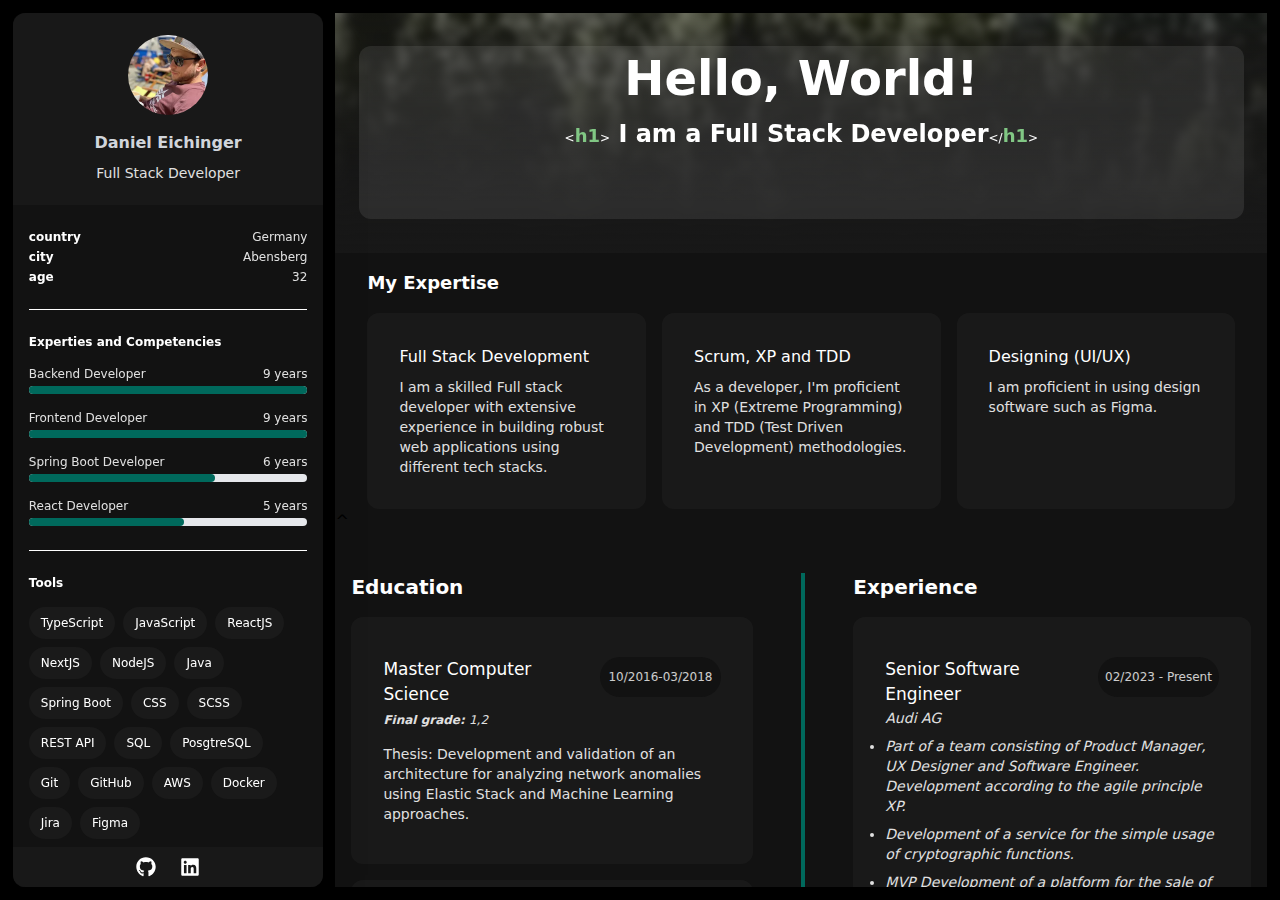
==== commit 606d94b2: "Update from https://github.com/oakdan/portfolio/commit/1d5364cb90aaa8d365dd167013c51ae028dd6c3c" ====
--- a/index.html
+++ b/index.html
@@ -1 +1 @@
-<!DOCTYPE html><html lang="en"><head><meta charSet="utf-8"/><meta name="viewport" content="width=device-width"/><title>OakDan´s Portfolio</title><meta name="description" content="Check out my portfolio"/><meta name="next-head-count" content="4"/><link rel="preload" href="./_next/static/css/4fff59e0863e8ba3.css" as="style" crossorigin=""/><link rel="stylesheet" href="./_next/static/css/4fff59e0863e8ba3.css" crossorigin="" data-n-g=""/><noscript data-n-css=""></noscript><script defer="" crossorigin="" nomodule="" src="./_next/static/chunks/polyfills-c67a75d1b6f99dc8.js"></script><script src="./_next/static/chunks/webpack-fdae5a0184dd3453.js" defer="" crossorigin=""></script><script src="./_next/static/chunks/framework-5429a50ba5373c56.js" defer="" crossorigin=""></script><script src="./_next/static/chunks/main-0795223d0b171781.js" defer="" crossorigin=""></script><script src="./_next/static/chunks/pages/_app-5f194458512c7636.js" defer="" crossorigin=""></script><script src="./_next/static/chunks/252f366e-e70b9f19fc48fcb6.js" defer="" crossorigin=""></script><script src="./_next/static/chunks/d7eeaac4-aa35a97cd8c5a0a8.js" defer="" crossorigin=""></script><script src="./_next/static/chunks/pages/index-d43e698930f4504b.js" defer="" crossorigin=""></script><script src="./_next/static/BRMIm8MlSN9ulpiTrtN7b/_buildManifest.js" defer="" crossorigin=""></script><script src="./_next/static/BRMIm8MlSN9ulpiTrtN7b/_ssgManifest.js" defer="" crossorigin=""></script></head><body><div id="__next"><div class="h-[calc(100dvh)] lg:p-[0.8rem] flex flex-col select-none font-circular"><div class="lg:hidden"><div class=" bg-DeepNightBlack text-LightGray w-full h-10 flex items-center justify-between px-2 lg:hidden relative"><div class="icon flex items-center gap-x-2"><span class="icon border-2 text-Green border-Green p-1 text-xl rounded-lg"><svg stroke="currentColor" fill="currentColor" stroke-width="0" viewBox="0 0 512 512" height="1em" width="1em" xmlns="http://www.w3.org/2000/svg"><path d="M256 8C119.043 8 8 119.083 8 256c0 136.997 111.043 248 248 248s248-111.003 248-248C504 119.083 392.957 8 256 8zm0 110c23.196 0 42 18.804 42 42s-18.804 42-42 42-42-18.804-42-42 18.804-42 42-42zm56 254c0 6.627-5.373 12-12 12h-88c-6.627 0-12-5.373-12-12v-24c0-6.627 5.373-12 12-12h12v-64h-12c-6.627 0-12-5.373-12-12v-24c0-6.627 5.373-12 12-12h64c6.627 0 12 5.373 12 12v100h12c6.627 0 12 5.373 12 12v24z"></path></svg></span><div class="text-Snow absolute -right-1 -bottom-1"><svg stroke="currentColor" fill="currentColor" stroke-width="0" viewBox="0 0 320 512" height="1em" width="1em" xmlns="http://www.w3.org/2000/svg"><path d="M302.189 329.126H196.105l55.831 135.993c3.889 9.428-.555 19.999-9.444 23.999l-49.165 21.427c-9.165 4-19.443-.571-23.332-9.714l-53.053-129.136-86.664 89.138C18.729 472.71 0 463.554 0 447.977V18.299C0 1.899 19.921-6.096 30.277 5.443l284.412 292.542c11.472 11.179 3.007 31.141-12.5 31.141z"></path></svg></div></div></div></div><div class="flex relative h-full justify-between gap-x-3"><div class="w-8/12 md:w-3/12 h-[calc(100dvh)] left-0 lg:rounded-xl -top-10 lg:top-0 lg:left-0 lg:h-full overflow-hidden bg-DeepNightBlack shadow-2xl z-50 lg:flex flex-col lg:relative hidden"><div class="headerr z-50 absolute bg-MidNightBlack backdrop-blur-sm inset-y-0 h-48 top-0 flex items-center justify-center w-full flex-col px-4 gap-y-4"><img alt="profile picture" loading="lazy" width="250" height="250" decoding="async" data-nimg="1" class="w-20 h-20 rounded-full" style="color:transparent" src=".//_next/static/media/daniel.d2a63abd.webp"/><div class="flex flex-col items-center justify-center"><span class="text-gray-300 text-base font-bold break-normal">Daniel Eichinger</span><span class="text-sm text-LightGray text-center mt-2">Full Stack Developer</span></div></div><div class="beech z-20 flex flex-col overflow-y-scroll pt-48 top-48 space-y-6 divide-y divide-white overflow-x-hidden no-scrollbar px-4"><div class="flex flex-col space-y-1 pt-6"><div class="flex items-center justify-between"><span class="text-Snow text-xs font-bold">country</span><span class="text-xs text-LightGray">Germany</span></div><div class="flex items-center justify-between"><span class="text-Snow text-xs font-bold">city</span><span class="text-xs text-LightGray">Abensberg</span></div><div class="flex items-center justify-between"><span class="text-Snow text-xs font-bold">age</span><span class="text-xs text-LightGray">32</span></div></div><div class="flex flex-col space-y-1 pt-6"><div class="flex flex-col gap-y-4"><span class="text-Snow text-xs font-bold bg-gradient-to-bl">Experties and Competencies</span><div class="flex flex-col space-y-4"><div class=""><div class="flex justify-between mb-1"><span class="text-xs text-LightGray">Backend Developer</span><span class="text-xs text-LightGray">9<!-- --> years</span></div><div class="w-full bg-gray-200 rounded-full h-2 dark:bg-gray-700"><div class="bg-Green h-2 rounded-full w-16 " style="width:100%"></div></div></div><div class=""><div class="flex justify-between mb-1"><span class="text-xs text-LightGray">Frontend Developer</span><span class="text-xs text-LightGray">9<!-- --> years</span></div><div class="w-full bg-gray-200 rounded-full h-2 dark:bg-gray-700"><div class="bg-Green h-2 rounded-full w-16 " style="width:100%"></div></div></div><div class=""><div class="flex justify-between mb-1"><span class="text-xs text-LightGray">Spring Boot Developer</span><span class="text-xs text-LightGray">6<!-- --> years</span></div><div class="w-full bg-gray-200 rounded-full h-2 dark:bg-gray-700"><div class="bg-Green h-2 rounded-full w-16 " style="width:66.66666666666666%"></div></div></div><div class=""><div class="flex justify-between mb-1"><span class="text-xs text-LightGray">React Developer</span><span class="text-xs text-LightGray">5<!-- --> years</span></div><div class="w-full bg-gray-200 rounded-full h-2 dark:bg-gray-700"><div class="bg-Green h-2 rounded-full w-16 " style="width:55.55555555555556%"></div></div></div></div></div></div><div class="flex flex-col space-y-1 pt-6"><div class="flex flex-col gap-y-4"><span class="text-Snow text-xs font-bold">Tools</span><div class="flex flex-wrap gap-2"><span class="py-2 px-3 text-xs text-Snow bg-EveningBlack rounded-full">TypeScript</span><span class="py-2 px-3 text-xs text-Snow bg-EveningBlack rounded-full">JavaScript</span><span class="py-2 px-3 text-xs text-Snow bg-EveningBlack rounded-full">Java</span><span class="py-2 px-3 text-xs text-Snow bg-EveningBlack rounded-full">ReactJS</span><span class="py-2 px-3 text-xs text-Snow bg-EveningBlack rounded-full">NextJS</span><span class="py-2 px-3 text-xs text-Snow bg-EveningBlack rounded-full">NodeJS</span><span class="py-2 px-3 text-xs text-Snow bg-EveningBlack rounded-full">CSS</span><span class="py-2 px-3 text-xs text-Snow bg-EveningBlack rounded-full">SCSS</span><span class="py-2 px-3 text-xs text-Snow bg-EveningBlack rounded-full">REST API</span><span class="py-2 px-3 text-xs text-Snow bg-EveningBlack rounded-full">SQL</span><span class="py-2 px-3 text-xs text-Snow bg-EveningBlack rounded-full">PosgtreSQL</span><span class="py-2 px-3 text-xs text-Snow bg-EveningBlack rounded-full">Git</span><span class="py-2 px-3 text-xs text-Snow bg-EveningBlack rounded-full">GitHub</span><span class="py-2 px-3 text-xs text-Snow bg-EveningBlack rounded-full">AWS</span><span class="py-2 px-3 text-xs text-Snow bg-EveningBlack rounded-full">Docker</span><span class="py-2 px-3 text-xs text-Snow bg-EveningBlack rounded-full">Jira</span><span class="py-2 px-3 text-xs text-Snow bg-EveningBlack rounded-full">Figma</span></div></div></div><div class="flex flex-col space-y-2 pt-6"><div class="flex flex-col"><span class="text-Snow text-xs font-bold">Email Address</span><span class="text-xs text-LightGray"><a href="mailto:Dany.Eichinger@gmail.com">Dany.Eichinger@gmail.com</a></span></div><div class="flex flex-col"><span class="text-Snow text-xs font-bold">Phone</span><span class="text-xs text-LightGray">+49 15150685649</span></div></div><a target="_blank" class="flex flex-row text-LightGray items-center gap-x-4 pb-14 pt-4" href="/danieleichinger-resume.pdf"><span class="text-Snow text-sm">Download Resume</span><svg stroke="currentColor" fill="currentColor" stroke-width="0" viewBox="0 0 512 512" height="1em" width="1em" xmlns="http://www.w3.org/2000/svg"><path d="M216 0h80c13.3 0 24 10.7 24 24v168h87.7c17.8 0 26.7 21.5 14.1 34.1L269.7 378.3c-7.5 7.5-19.8 7.5-27.3 0L90.1 226.1c-12.6-12.6-3.7-34.1 14.1-34.1H192V24c0-13.3 10.7-24 24-24zm296 376v112c0 13.3-10.7 24-24 24H24c-13.3 0-24-10.7-24-24V376c0-13.3 10.7-24 24-24h146.7l49 49c20.1 20.1 52.5 20.1 72.6 0l49-49H488c13.3 0 24 10.7 24 24zm-124 88c0-11-9-20-20-20s-20 9-20 20 9 20 20 20 20-9 20-20zm64 0c0-11-9-20-20-20s-20 9-20 20 9 20 20 20 20-9 20-20z"></path></svg></a></div><div class="footer absolute flex justify-center space-x-6 text-xl items-center bottom-0 z-50 h-10 w-full bg-MidNightBlack text-Snow"><a target="_blank" rel="noreferrer" aria-label="Github" href="https://github.com/danvelope"><svg stroke="currentColor" fill="currentColor" stroke-width="0" viewBox="0 0 496 512" height="1em" width="1em" xmlns="http://www.w3.org/2000/svg"><path d="M165.9 397.4c0 2-2.3 3.6-5.2 3.6-3.3.3-5.6-1.3-5.6-3.6 0-2 2.3-3.6 5.2-3.6 3-.3 5.6 1.3 5.6 3.6zm-31.1-4.5c-.7 2 1.3 4.3 4.3 4.9 2.6 1 5.6 0 6.2-2s-1.3-4.3-4.3-5.2c-2.6-.7-5.5.3-6.2 2.3zm44.2-1.7c-2.9.7-4.9 2.6-4.6 4.9.3 2 2.9 3.3 5.9 2.6 2.9-.7 4.9-2.6 4.6-4.6-.3-1.9-3-3.2-5.9-2.9zM244.8 8C106.1 8 0 113.3 0 252c0 110.9 69.8 205.8 169.5 239.2 12.8 2.3 17.3-5.6 17.3-12.1 0-6.2-.3-40.4-.3-61.4 0 0-70 15-84.7-29.8 0 0-11.4-29.1-27.8-36.6 0 0-22.9-15.7 1.6-15.4 0 0 24.9 2 38.6 25.8 21.9 38.6 58.6 27.5 72.9 20.9 2.3-16 8.8-27.1 16-33.7-55.9-6.2-112.3-14.3-112.3-110.5 0-27.5 7.6-41.3 23.6-58.9-2.6-6.5-11.1-33.3 2.6-67.9 20.9-6.5 69 27 69 27 20-5.6 41.5-8.5 62.8-8.5s42.8 2.9 62.8 8.5c0 0 48.1-33.6 69-27 13.7 34.7 5.2 61.4 2.6 67.9 16 17.7 25.8 31.5 25.8 58.9 0 96.5-58.9 104.2-114.8 110.5 9.2 7.9 17 22.9 17 46.4 0 33.7-.3 75.4-.3 83.6 0 6.5 4.6 14.4 17.3 12.1C428.2 457.8 496 362.9 496 252 496 113.3 383.5 8 244.8 8zM97.2 352.9c-1.3 1-1 3.3.7 5.2 1.6 1.6 3.9 2.3 5.2 1 1.3-1 1-3.3-.7-5.2-1.6-1.6-3.9-2.3-5.2-1zm-10.8-8.1c-.7 1.3.3 2.9 2.3 3.9 1.6 1 3.6.7 4.3-.7.7-1.3-.3-2.9-2.3-3.9-2-.6-3.6-.3-4.3.7zm32.4 35.6c-1.6 1.3-1 4.3 1.3 6.2 2.3 2.3 5.2 2.6 6.5 1 1.3-1.3.7-4.3-1.3-6.2-2.2-2.3-5.2-2.6-6.5-1zm-11.4-14.7c-1.6 1-1.6 3.6 0 5.9 1.6 2.3 4.3 3.3 5.6 2.3 1.6-1.3 1.6-3.9 0-6.2-1.4-2.3-4-3.3-5.6-2z"></path></svg></a><a target="_blank" rel="noreferrer" aria-label="LinkedIn" href="https://www.linkedin.com/in/danieleichinger"><svg stroke="currentColor" fill="currentColor" stroke-width="0" viewBox="0 0 448 512" height="1em" width="1em" xmlns="http://www.w3.org/2000/svg"><path d="M416 32H31.9C14.3 32 0 46.5 0 64.3v383.4C0 465.5 14.3 480 31.9 480H416c17.6 0 32-14.5 32-32.3V64.3c0-17.8-14.4-32.3-32-32.3zM135.4 416H69V202.2h66.5V416zm-33.2-243c-21.3 0-38.5-17.3-38.5-38.5S80.9 96 102.2 96c21.2 0 38.5 17.3 38.5 38.5 0 21.3-17.2 38.5-38.5 38.5zm282.1 243h-66.4V312c0-24.8-.5-56.7-34.5-56.7-34.6 0-39.9 27-39.9 54.9V416h-66.4V202.2h63.7v29.2h.9c8.9-16.8 30.6-34.5 62.9-34.5 67.2 0 79.7 44.3 79.7 101.9V416z"></path></svg></a></div></div><div class="w-full h-auto lg:w-9/12 shadow-2xl bg-DeepNightBlack relative overflow-auto overflow-x-hidden no-scrollbar"><div class="Home-Page -z-10"><div class="relative backdrop-blur-sm w-full h-40 md:h-60 bg-fixed z-10 lg:bg-[url(&#x27;/images/background.webp&#x27;)] lg:bg-cover lg:bg-no-repeat"><div class="absolute inset-0 z-20 flex flex-col items-center justify-center w-full h-full bg-gradient-to-t from-MidNightBlack"><div class="bg-Black/5 backdrop-blur-sm w-full h-full"><div class="absolute inset-0 z-20 flex flex-col items-center py-6 justify-center w-full h-full bg-gradient-to-t from-MidNightBlack"><div class="bg-LightGray/10 w-[95%] h-[90%] px-4 py-2 rounded-xl overflow-hidden flex flex-col items-center"><div><h1 class="text-3xl sm:text-4xl xl:text-5xl text-Snow font-bold">Hello, World!</h1></div><div class="py-4 font-cascadia-normal text-Snow pb-4 text-xs h-20 lg:h-auto"><span>&lt;<span class="text-LightGreen sm:text-base xl:text-lg font-bold">h1</span>&gt;<span class="text-Snow sm:text-xl xl:text-2xl font-bold"> <!-- -->I am a Full Stack Developer</span>&lt;/<span class="text-LightGreen sm:text-base xl:text-lg font-bold">h1</span>&gt;</span></div></div></div></div></div></div><div class="px-2 md:px-8 py-4 text-lg font-bold text-Snow">My Expertise</div><div class="grid justify items-center grid-flow-row md:grid-cols-2 lg:grid-cols-3 grid-rows-auto gap-4 px-2 md:px-8 "><div class="h-full w-full boxShodow hover:transition-all !duration-200 hover:scale-[1.01] ease-linear rounded-xl"><div class="h-full space-y-2 p-8 card_stylings"><div class=" text-Snow">Full Stack Development</div><div class="text-sm text-LightGray font-normal">I am a skilled Full stack developer with extensive experience in building robust web applications using different tech stacks.</div></div></div><div class="h-full w-full boxShodow hover:transition-all !duration-200 hover:scale-[1.01] ease-linear rounded-xl"><div class="h-full space-y-2 p-8 card_stylings"><div class=" text-Snow">Scrum, XP and TDD</div><div class="text-sm text-LightGray font-normal">As a developer, I&#x27;m proficient in XP (Extreme Programming) and TDD (Test Driven Development) methodologies.</div></div></div><div class="h-full w-full boxShodow hover:transition-all !duration-200 hover:scale-[1.01] ease-linear rounded-xl"><div class="h-full space-y-2 p-8 card_stylings"><div class=" text-Snow">Designing (UI/UX)</div><div class="text-sm text-LightGray font-normal">I am proficient in using design software such as Figma.</div></div></div></div>^<div class="grid md:grid-cols-2 md:divide-x-4 md:divide-Green px-4 pb-2 pt-10"><div class="flex flex-col gap-y-4 order-2 md:order-1  md:mr-12"><div class="mt-10 md:mt-0 text-xl text-Snow font-semibold">Education</div><div class="keepItEmpty boxShodow hover:transition-all !duration-200 hover:scale-[1.01] ease-linear rounded-xl"><div class="card_stylings transition px-8 py-10"><div class="flex justify-between"><div class="flex-initial text-[17px] text-Snow font-medium">Master Computer Science</div><div class="flex justify-items-center justify-center text-LightGray bg-DeepNightBlack ml-2 w-32 h-10 text-xs rounded-full py-3 font-normal opacity-90 text-center"> <!-- -->10/2016-03/2018<!-- --> </div></div><div class="text-xs text-LightGray font-normal italic mt-1 "><span class="font-bold">Final grade: </span>1,2</div><div class="text-LightGray text-sm font-normal mt-4 ">Thesis: Development and validation of an architecture for analyzing network anomalies using Elastic Stack and Machine Learning approaches.</div></div></div><div class="keepItEmpty boxShodow hover:transition-all !duration-200 hover:scale-[1.01] ease-linear rounded-xl"><div class="card_stylings transition px-8 py-10"><div class="flex justify-between"><div class="flex-initial text-[17px] text-Snow font-medium">Bachelor Computer Science</div><div class="flex justify-items-center justify-center text-LightGray bg-DeepNightBlack ml-2 w-32 h-10 text-xs rounded-full py-3 font-normal opacity-90 text-center"> <!-- -->10/2011-03/2015<!-- --> </div></div><div class="text-xs text-LightGray font-normal italic mt-1 "><span class="font-bold">Final grade: </span>1,9</div><div class="text-LightGray text-sm font-normal mt-4 ">Thesis: Conceptual design and development of an application for file-based analysis of a machine visualization system with C# .NET.</div></div></div></div><div class="order-1 md:order-2"><div class="flex flex-col gap-y-4 md:ml-12"><div class=" md:pt-0 pt-4 text-xl text-Snow font-semibold">Experience</div><div class="h-full w-full boxShodow hover:transition-all !duration-200 hover:scale-[1.01] ease-linear rounded-xl"><div class="card_stylings transition px-8 py-10 "><div class="flex justify-between"><div class="flex-initial text-[17px] text-Snow font-medium">Senior Software Engineer</div><div class="flex justify-items-center justify-center text-LightGray bg-DeepNightBlack ml-2 w-32 h-10 text-xs rounded-full py-3 font-normal opacity-90 text-center"> <!-- -->02/2023 - Present<!-- --> </div></div><div class="text-sm text-LightGray font-normal italic">Audi AG</div><ul class="list-disc text-sm text-LightGray font-normal italic mt-1"><li class="mt-2">Part of a team consisting of Product Manager, UX Designer and Software Engineer. Development according to the agile principle XP.</li><li class="mt-2">Development of a service for the simple usage of cryptographic functions.</li><li class="mt-2">MVP Development of a platform for the sale of used vehicles (digitaltwin.audi).</li><li class="mt-2">Project management and development of a test process. Prototypical development of a visualization of test metrics.</li></ul></div></div><div class="h-full w-full boxShodow hover:transition-all !duration-200 hover:scale-[1.01] ease-linear rounded-xl"><div class="card_stylings transition px-8 py-10 "><div class="flex justify-between"><div class="flex-initial text-[17px] text-Snow font-medium">Senior Software Engineer</div><div class="flex justify-items-center justify-center text-LightGray bg-DeepNightBlack ml-2 w-32 h-10 text-xs rounded-full py-3 font-normal opacity-90 text-center"> <!-- -->04/2018 - 12/2018<!-- --> </div></div><div class="text-sm text-LightGray font-normal italic">MaibornWolff GmbH</div><ul class="list-disc text-sm text-LightGray font-normal italic mt-1"><li class="mt-2">Development of an application for managing industrial routers in an IoT context. Lead in the Frontend area.</li><li class="mt-2">Exchange with product owners and UX designers. Working method according to Scrum.</li></ul></div></div><div class="h-full w-full boxShodow hover:transition-all !duration-200 hover:scale-[1.01] ease-linear rounded-xl"><div class="card_stylings transition px-8 py-10 "><div class="flex justify-between"><div class="flex-initial text-[17px] text-Snow font-medium">Software Engineer</div><div class="flex justify-items-center justify-center text-LightGray bg-DeepNightBlack ml-2 w-32 h-10 text-xs rounded-full py-3 font-normal opacity-90 text-center"> <!-- -->04/2015 - 09/2017<!-- --> </div></div><div class="text-sm text-LightGray font-normal italic">BFFT GmbH</div><ul class="list-disc text-sm text-LightGray font-normal italic mt-1"><li class="mt-2">Development of various applications in the automotive sector. Both web and app development.</li><li class="mt-2">Gaining experience with software testing, Scrum and IT architecture</li></ul></div></div></div></div></div><div id="intro" class="mt-4 mb-10 lg:mb-0"><div class="flex h-10 items-center justify-between text-xs font-normal text-LightGray py-4 px-2 md:px-4 w-full bg-MidNightBlack"><div class="flex items-center"><div class="mr-1 text-base"><svg stroke="currentColor" fill="currentColor" stroke-width="0" viewBox="0 0 1024 1024" height="1em" width="1em" xmlns="http://www.w3.org/2000/svg"><path d="M512 64C264.6 64 64 264.6 64 512s200.6 448 448 448 448-200.6 448-448S759.4 64 512 64zm5.4 670c-110 0-173.4-73.2-173.4-194.9v-52.3C344 364.2 407.4 290 517.3 290c94.3 0 162.7 60.7 162.7 147.4 0 2.6-2.1 4.7-4.7 4.7h-56.7c-4.2 0-7.6-3.2-8-7.4-4-49.5-40-83.4-93-83.4-65.3 0-102.1 48.5-102.1 135.5v52.6c0 85.7 36.9 133.6 102.1 133.6 52.8 0 88.7-31.7 93-77.8.4-4.1 3.8-7.3 8-7.3h56.8c2.6 0 4.7 2.1 4.7 4.7 0 82.6-68.7 141.4-162.7 141.4z"></path></svg></div><span>2024 All Rights Reserved.</span></div><div class="hidden md:flex items-center"><div class="mr-1 text-base"><svg stroke="currentColor" fill="currentColor" stroke-width="0" viewBox="0 0 24 24" height="1em" width="1em" xmlns="http://www.w3.org/2000/svg"><path fill="none" d="M0 0h24v24H0z"></path><path d="M20 4H4c-1.1 0-1.99.9-1.99 2L2 18c0 1.1.9 2 2 2h16c1.1 0 2-.9 2-2V6c0-1.1-.9-2-2-2zm0 4l-8 5-8-5V6l8 5 8-5v2z"></path></svg></div><div>Dany.Eichinger@gmail.com</div></div></div></div></div></div></div></div></div><script id="__NEXT_DATA__" type="application/json" crossorigin="">{"props":{"pageProps":{}},"page":"/","query":{},"buildId":"BRMIm8MlSN9ulpiTrtN7b","assetPrefix":".","nextExport":true,"autoExport":true,"isFallback":false,"scriptLoader":[]}</script></body></html>+<!DOCTYPE html><html lang="en"><head><meta charSet="utf-8"/><meta name="viewport" content="width=device-width"/><title>OakDan´s Portfolio</title><meta name="description" content="Check out my portfolio"/><meta name="next-head-count" content="4"/><link rel="preload" href="./_next/static/css/4fff59e0863e8ba3.css" as="style" crossorigin=""/><link rel="stylesheet" href="./_next/static/css/4fff59e0863e8ba3.css" crossorigin="" data-n-g=""/><noscript data-n-css=""></noscript><script defer="" crossorigin="" nomodule="" src="./_next/static/chunks/polyfills-c67a75d1b6f99dc8.js"></script><script src="./_next/static/chunks/webpack-fdae5a0184dd3453.js" defer="" crossorigin=""></script><script src="./_next/static/chunks/framework-5429a50ba5373c56.js" defer="" crossorigin=""></script><script src="./_next/static/chunks/main-0795223d0b171781.js" defer="" crossorigin=""></script><script src="./_next/static/chunks/pages/_app-1113b63d2de26f3d.js" defer="" crossorigin=""></script><script src="./_next/static/chunks/252f366e-e70b9f19fc48fcb6.js" defer="" crossorigin=""></script><script src="./_next/static/chunks/d7eeaac4-aa35a97cd8c5a0a8.js" defer="" crossorigin=""></script><script src="./_next/static/chunks/pages/index-d43e698930f4504b.js" defer="" crossorigin=""></script><script src="./_next/static/ofvYlogbdbz2oxD2ftPcz/_buildManifest.js" defer="" crossorigin=""></script><script src="./_next/static/ofvYlogbdbz2oxD2ftPcz/_ssgManifest.js" defer="" crossorigin=""></script></head><body><div id="__next"><div class="h-[calc(100dvh)] lg:p-[0.8rem] flex flex-col select-none font-circular"><div class="lg:hidden"><div class=" bg-DeepNightBlack text-LightGray w-full h-10 flex items-center justify-between px-2 lg:hidden relative"><div class="icon flex items-center gap-x-2"><span class="icon border-2 text-Green border-Green p-1 text-xl rounded-lg"><svg stroke="currentColor" fill="currentColor" stroke-width="0" viewBox="0 0 512 512" height="1em" width="1em" xmlns="http://www.w3.org/2000/svg"><path d="M256 8C119.043 8 8 119.083 8 256c0 136.997 111.043 248 248 248s248-111.003 248-248C504 119.083 392.957 8 256 8zm0 110c23.196 0 42 18.804 42 42s-18.804 42-42 42-42-18.804-42-42 18.804-42 42-42zm56 254c0 6.627-5.373 12-12 12h-88c-6.627 0-12-5.373-12-12v-24c0-6.627 5.373-12 12-12h12v-64h-12c-6.627 0-12-5.373-12-12v-24c0-6.627 5.373-12 12-12h64c6.627 0 12 5.373 12 12v100h12c6.627 0 12 5.373 12 12v24z"></path></svg></span><div class="text-Snow absolute -right-1 -bottom-1"><svg stroke="currentColor" fill="currentColor" stroke-width="0" viewBox="0 0 320 512" height="1em" width="1em" xmlns="http://www.w3.org/2000/svg"><path d="M302.189 329.126H196.105l55.831 135.993c3.889 9.428-.555 19.999-9.444 23.999l-49.165 21.427c-9.165 4-19.443-.571-23.332-9.714l-53.053-129.136-86.664 89.138C18.729 472.71 0 463.554 0 447.977V18.299C0 1.899 19.921-6.096 30.277 5.443l284.412 292.542c11.472 11.179 3.007 31.141-12.5 31.141z"></path></svg></div></div></div></div><div class="flex relative h-full justify-between gap-x-3"><div class="w-8/12 md:w-3/12 h-[calc(100dvh)] left-0 lg:rounded-xl -top-10 lg:top-0 lg:left-0 lg:h-full overflow-hidden bg-DeepNightBlack shadow-2xl z-50 lg:flex flex-col lg:relative hidden"><div class="headerr z-50 absolute bg-MidNightBlack backdrop-blur-sm inset-y-0 h-48 top-0 flex items-center justify-center w-full flex-col px-4 gap-y-4"><img alt="profile picture" loading="lazy" width="250" height="250" decoding="async" data-nimg="1" class="w-20 h-20 rounded-full" style="color:transparent" src=".//_next/static/media/daniel.d2a63abd.webp"/><div class="flex flex-col items-center justify-center"><span class="text-gray-300 text-base font-bold break-normal">Daniel Eichinger</span><span class="text-sm text-LightGray text-center mt-2">Full Stack Developer</span></div></div><div class="beech z-20 flex flex-col overflow-y-scroll pt-48 top-48 space-y-6 divide-y divide-white overflow-x-hidden no-scrollbar px-4"><div class="flex flex-col space-y-1 pt-6"><div class="flex items-center justify-between"><span class="text-Snow text-xs font-bold">country</span><span class="text-xs text-LightGray">Germany</span></div><div class="flex items-center justify-between"><span class="text-Snow text-xs font-bold">city</span><span class="text-xs text-LightGray">Abensberg</span></div><div class="flex items-center justify-between"><span class="text-Snow text-xs font-bold">age</span><span class="text-xs text-LightGray">32</span></div></div><div class="flex flex-col space-y-1 pt-6"><div class="flex flex-col gap-y-4"><span class="text-Snow text-xs font-bold bg-gradient-to-bl">Experties and Competencies</span><div class="flex flex-col space-y-4"><div class=""><div class="flex justify-between mb-1"><span class="text-xs text-LightGray">Backend Developer</span><span class="text-xs text-LightGray">9<!-- --> years</span></div><div class="w-full bg-gray-200 rounded-full h-2 dark:bg-gray-700"><div class="bg-Green h-2 rounded-full w-16 " style="width:100%"></div></div></div><div class=""><div class="flex justify-between mb-1"><span class="text-xs text-LightGray">Frontend Developer</span><span class="text-xs text-LightGray">9<!-- --> years</span></div><div class="w-full bg-gray-200 rounded-full h-2 dark:bg-gray-700"><div class="bg-Green h-2 rounded-full w-16 " style="width:100%"></div></div></div><div class=""><div class="flex justify-between mb-1"><span class="text-xs text-LightGray">Spring Boot Developer</span><span class="text-xs text-LightGray">6<!-- --> years</span></div><div class="w-full bg-gray-200 rounded-full h-2 dark:bg-gray-700"><div class="bg-Green h-2 rounded-full w-16 " style="width:66.66666666666666%"></div></div></div><div class=""><div class="flex justify-between mb-1"><span class="text-xs text-LightGray">React Developer</span><span class="text-xs text-LightGray">5<!-- --> years</span></div><div class="w-full bg-gray-200 rounded-full h-2 dark:bg-gray-700"><div class="bg-Green h-2 rounded-full w-16 " style="width:55.55555555555556%"></div></div></div></div></div></div><div class="flex flex-col space-y-1 pt-6"><div class="flex flex-col gap-y-4"><span class="text-Snow text-xs font-bold">Tools</span><div class="flex flex-wrap gap-2"><span class="py-2 px-3 text-xs text-Snow bg-EveningBlack rounded-full">TypeScript</span><span class="py-2 px-3 text-xs text-Snow bg-EveningBlack rounded-full">JavaScript</span><span class="py-2 px-3 text-xs text-Snow bg-EveningBlack rounded-full">ReactJS</span><span class="py-2 px-3 text-xs text-Snow bg-EveningBlack rounded-full">NextJS</span><span class="py-2 px-3 text-xs text-Snow bg-EveningBlack rounded-full">NodeJS</span><span class="py-2 px-3 text-xs text-Snow bg-EveningBlack rounded-full">Java</span><span class="py-2 px-3 text-xs text-Snow bg-EveningBlack rounded-full">Spring Boot</span><span class="py-2 px-3 text-xs text-Snow bg-EveningBlack rounded-full">CSS</span><span class="py-2 px-3 text-xs text-Snow bg-EveningBlack rounded-full">SCSS</span><span class="py-2 px-3 text-xs text-Snow bg-EveningBlack rounded-full">REST API</span><span class="py-2 px-3 text-xs text-Snow bg-EveningBlack rounded-full">SQL</span><span class="py-2 px-3 text-xs text-Snow bg-EveningBlack rounded-full">PosgtreSQL</span><span class="py-2 px-3 text-xs text-Snow bg-EveningBlack rounded-full">Git</span><span class="py-2 px-3 text-xs text-Snow bg-EveningBlack rounded-full">GitHub</span><span class="py-2 px-3 text-xs text-Snow bg-EveningBlack rounded-full">AWS</span><span class="py-2 px-3 text-xs text-Snow bg-EveningBlack rounded-full">Docker</span><span class="py-2 px-3 text-xs text-Snow bg-EveningBlack rounded-full">Jira</span><span class="py-2 px-3 text-xs text-Snow bg-EveningBlack rounded-full">Figma</span></div></div></div><div class="flex flex-col space-y-2 pt-6"><div class="flex flex-col"><span class="text-Snow text-xs font-bold">Email Address</span><span class="text-xs text-LightGray"><a href="mailto:Dany.Eichinger@gmail.com">Dany.Eichinger@gmail.com</a></span></div><div class="flex flex-col"><span class="text-Snow text-xs font-bold">Phone</span><span class="text-xs text-LightGray">+49 15150685649</span></div></div><a target="_blank" class="flex flex-row text-LightGray items-center gap-x-4 pb-14 pt-4" href="/danieleichinger-resume.pdf"><span class="text-Snow text-sm">Download Resume</span><svg stroke="currentColor" fill="currentColor" stroke-width="0" viewBox="0 0 512 512" height="1em" width="1em" xmlns="http://www.w3.org/2000/svg"><path d="M216 0h80c13.3 0 24 10.7 24 24v168h87.7c17.8 0 26.7 21.5 14.1 34.1L269.7 378.3c-7.5 7.5-19.8 7.5-27.3 0L90.1 226.1c-12.6-12.6-3.7-34.1 14.1-34.1H192V24c0-13.3 10.7-24 24-24zm296 376v112c0 13.3-10.7 24-24 24H24c-13.3 0-24-10.7-24-24V376c0-13.3 10.7-24 24-24h146.7l49 49c20.1 20.1 52.5 20.1 72.6 0l49-49H488c13.3 0 24 10.7 24 24zm-124 88c0-11-9-20-20-20s-20 9-20 20 9 20 20 20 20-9 20-20zm64 0c0-11-9-20-20-20s-20 9-20 20 9 20 20 20 20-9 20-20z"></path></svg></a></div><div class="footer absolute flex justify-center space-x-6 text-xl items-center bottom-0 z-50 h-10 w-full bg-MidNightBlack text-Snow"><a target="_blank" rel="noreferrer" aria-label="Github" href="https://github.com/oakdan"><svg stroke="currentColor" fill="currentColor" stroke-width="0" viewBox="0 0 496 512" height="1em" width="1em" xmlns="http://www.w3.org/2000/svg"><path d="M165.9 397.4c0 2-2.3 3.6-5.2 3.6-3.3.3-5.6-1.3-5.6-3.6 0-2 2.3-3.6 5.2-3.6 3-.3 5.6 1.3 5.6 3.6zm-31.1-4.5c-.7 2 1.3 4.3 4.3 4.9 2.6 1 5.6 0 6.2-2s-1.3-4.3-4.3-5.2c-2.6-.7-5.5.3-6.2 2.3zm44.2-1.7c-2.9.7-4.9 2.6-4.6 4.9.3 2 2.9 3.3 5.9 2.6 2.9-.7 4.9-2.6 4.6-4.6-.3-1.9-3-3.2-5.9-2.9zM244.8 8C106.1 8 0 113.3 0 252c0 110.9 69.8 205.8 169.5 239.2 12.8 2.3 17.3-5.6 17.3-12.1 0-6.2-.3-40.4-.3-61.4 0 0-70 15-84.7-29.8 0 0-11.4-29.1-27.8-36.6 0 0-22.9-15.7 1.6-15.4 0 0 24.9 2 38.6 25.8 21.9 38.6 58.6 27.5 72.9 20.9 2.3-16 8.8-27.1 16-33.7-55.9-6.2-112.3-14.3-112.3-110.5 0-27.5 7.6-41.3 23.6-58.9-2.6-6.5-11.1-33.3 2.6-67.9 20.9-6.5 69 27 69 27 20-5.6 41.5-8.5 62.8-8.5s42.8 2.9 62.8 8.5c0 0 48.1-33.6 69-27 13.7 34.7 5.2 61.4 2.6 67.9 16 17.7 25.8 31.5 25.8 58.9 0 96.5-58.9 104.2-114.8 110.5 9.2 7.9 17 22.9 17 46.4 0 33.7-.3 75.4-.3 83.6 0 6.5 4.6 14.4 17.3 12.1C428.2 457.8 496 362.9 496 252 496 113.3 383.5 8 244.8 8zM97.2 352.9c-1.3 1-1 3.3.7 5.2 1.6 1.6 3.9 2.3 5.2 1 1.3-1 1-3.3-.7-5.2-1.6-1.6-3.9-2.3-5.2-1zm-10.8-8.1c-.7 1.3.3 2.9 2.3 3.9 1.6 1 3.6.7 4.3-.7.7-1.3-.3-2.9-2.3-3.9-2-.6-3.6-.3-4.3.7zm32.4 35.6c-1.6 1.3-1 4.3 1.3 6.2 2.3 2.3 5.2 2.6 6.5 1 1.3-1.3.7-4.3-1.3-6.2-2.2-2.3-5.2-2.6-6.5-1zm-11.4-14.7c-1.6 1-1.6 3.6 0 5.9 1.6 2.3 4.3 3.3 5.6 2.3 1.6-1.3 1.6-3.9 0-6.2-1.4-2.3-4-3.3-5.6-2z"></path></svg></a><a target="_blank" rel="noreferrer" aria-label="LinkedIn" href="https://www.linkedin.com/in/danieleichinger"><svg stroke="currentColor" fill="currentColor" stroke-width="0" viewBox="0 0 448 512" height="1em" width="1em" xmlns="http://www.w3.org/2000/svg"><path d="M416 32H31.9C14.3 32 0 46.5 0 64.3v383.4C0 465.5 14.3 480 31.9 480H416c17.6 0 32-14.5 32-32.3V64.3c0-17.8-14.4-32.3-32-32.3zM135.4 416H69V202.2h66.5V416zm-33.2-243c-21.3 0-38.5-17.3-38.5-38.5S80.9 96 102.2 96c21.2 0 38.5 17.3 38.5 38.5 0 21.3-17.2 38.5-38.5 38.5zm282.1 243h-66.4V312c0-24.8-.5-56.7-34.5-56.7-34.6 0-39.9 27-39.9 54.9V416h-66.4V202.2h63.7v29.2h.9c8.9-16.8 30.6-34.5 62.9-34.5 67.2 0 79.7 44.3 79.7 101.9V416z"></path></svg></a></div></div><div class="w-full h-auto lg:w-9/12 shadow-2xl bg-DeepNightBlack relative overflow-auto overflow-x-hidden no-scrollbar"><div class="Home-Page -z-10"><div class="relative backdrop-blur-sm w-full h-40 md:h-60 bg-fixed z-10 lg:bg-[url(&#x27;/images/background.webp&#x27;)] lg:bg-cover lg:bg-no-repeat"><div class="absolute inset-0 z-20 flex flex-col items-center justify-center w-full h-full bg-gradient-to-t from-MidNightBlack"><div class="bg-Black/5 backdrop-blur-sm w-full h-full"><div class="absolute inset-0 z-20 flex flex-col items-center py-6 justify-center w-full h-full bg-gradient-to-t from-MidNightBlack"><div class="bg-LightGray/10 w-[95%] h-[90%] px-4 py-2 rounded-xl overflow-hidden flex flex-col items-center"><div><h1 class="text-3xl sm:text-4xl xl:text-5xl text-Snow font-bold">Hello, World!</h1></div><div class="py-4 font-cascadia-normal text-Snow pb-4 text-xs h-20 lg:h-auto"><span>&lt;<span class="text-LightGreen sm:text-base xl:text-lg font-bold">h1</span>&gt;<span class="text-Snow sm:text-xl xl:text-2xl font-bold"> <!-- -->I am a Full Stack Developer</span>&lt;/<span class="text-LightGreen sm:text-base xl:text-lg font-bold">h1</span>&gt;</span></div></div></div></div></div></div><div class="px-2 md:px-8 py-4 text-lg font-bold text-Snow">My Expertise</div><div class="grid justify items-center grid-flow-row md:grid-cols-2 lg:grid-cols-3 grid-rows-auto gap-4 px-2 md:px-8 "><div class="h-full w-full boxShodow hover:transition-all !duration-200 hover:scale-[1.01] ease-linear rounded-xl"><div class="h-full space-y-2 p-8 card_stylings"><div class=" text-Snow">Full Stack Development</div><div class="text-sm text-LightGray font-normal">I am a skilled Full stack developer with extensive experience in building robust web applications using different tech stacks.</div></div></div><div class="h-full w-full boxShodow hover:transition-all !duration-200 hover:scale-[1.01] ease-linear rounded-xl"><div class="h-full space-y-2 p-8 card_stylings"><div class=" text-Snow">Scrum, XP and TDD</div><div class="text-sm text-LightGray font-normal">As a developer, I&#x27;m proficient in XP (Extreme Programming) and TDD (Test Driven Development) methodologies.</div></div></div><div class="h-full w-full boxShodow hover:transition-all !duration-200 hover:scale-[1.01] ease-linear rounded-xl"><div class="h-full space-y-2 p-8 card_stylings"><div class=" text-Snow">Designing (UI/UX)</div><div class="text-sm text-LightGray font-normal">I am proficient in using design software such as Figma.</div></div></div></div>^<div class="grid md:grid-cols-2 md:divide-x-4 md:divide-Green px-4 pb-2 pt-10"><div class="flex flex-col gap-y-4 order-2 md:order-1  md:mr-12"><div class="mt-10 md:mt-0 text-xl text-Snow font-semibold">Education</div><div class="keepItEmpty boxShodow hover:transition-all !duration-200 hover:scale-[1.01] ease-linear rounded-xl"><div class="card_stylings transition px-8 py-10"><div class="flex justify-between"><div class="flex-initial text-[17px] text-Snow font-medium">Master Computer Science</div><div class="flex justify-items-center justify-center text-LightGray bg-DeepNightBlack ml-2 w-32 h-10 text-xs rounded-full py-3 font-normal opacity-90 text-center"> <!-- -->10/2016-03/2018<!-- --> </div></div><div class="text-xs text-LightGray font-normal italic mt-1 "><span class="font-bold">Final grade: </span>1,2</div><div class="text-LightGray text-sm font-normal mt-4 ">Thesis: Development and validation of an architecture for analyzing network anomalies using Elastic Stack and Machine Learning approaches.</div></div></div><div class="keepItEmpty boxShodow hover:transition-all !duration-200 hover:scale-[1.01] ease-linear rounded-xl"><div class="card_stylings transition px-8 py-10"><div class="flex justify-between"><div class="flex-initial text-[17px] text-Snow font-medium">Bachelor Computer Science</div><div class="flex justify-items-center justify-center text-LightGray bg-DeepNightBlack ml-2 w-32 h-10 text-xs rounded-full py-3 font-normal opacity-90 text-center"> <!-- -->10/2011-03/2015<!-- --> </div></div><div class="text-xs text-LightGray font-normal italic mt-1 "><span class="font-bold">Final grade: </span>1,9</div><div class="text-LightGray text-sm font-normal mt-4 ">Thesis: Conceptual design and development of an application for file-based analysis of a machine visualization system with C# .NET.</div></div></div></div><div class="order-1 md:order-2"><div class="flex flex-col gap-y-4 md:ml-12"><div class=" md:pt-0 pt-4 text-xl text-Snow font-semibold">Experience</div><div class="h-full w-full boxShodow hover:transition-all !duration-200 hover:scale-[1.01] ease-linear rounded-xl"><div class="card_stylings transition px-8 py-10 "><div class="flex justify-between"><div class="flex-initial text-[17px] text-Snow font-medium">Senior Software Engineer</div><div class="flex justify-items-center justify-center text-LightGray bg-DeepNightBlack ml-2 w-32 h-10 text-xs rounded-full py-3 font-normal opacity-90 text-center"> <!-- -->02/2023 - Present<!-- --> </div></div><div class="text-sm text-LightGray font-normal italic">Audi AG</div><ul class="list-disc text-sm text-LightGray font-normal italic mt-1"><li class="mt-2">Part of a team consisting of Product Manager, UX Designer and Software Engineer. Development according to the agile principle XP.</li><li class="mt-2">Development of a service for the simple usage of cryptographic functions.</li><li class="mt-2">MVP Development of a platform for the sale of used vehicles (digitaltwin.audi).</li><li class="mt-2">Project management and development of a test process. Prototypical development of a visualization of test metrics.</li></ul></div></div><div class="h-full w-full boxShodow hover:transition-all !duration-200 hover:scale-[1.01] ease-linear rounded-xl"><div class="card_stylings transition px-8 py-10 "><div class="flex justify-between"><div class="flex-initial text-[17px] text-Snow font-medium">Senior Software Engineer</div><div class="flex justify-items-center justify-center text-LightGray bg-DeepNightBlack ml-2 w-32 h-10 text-xs rounded-full py-3 font-normal opacity-90 text-center"> <!-- -->04/2018 - 12/2018<!-- --> </div></div><div class="text-sm text-LightGray font-normal italic">MaibornWolff GmbH</div><ul class="list-disc text-sm text-LightGray font-normal italic mt-1"><li class="mt-2">Development of an application for managing industrial routers in an IoT context. Lead in the Frontend area.</li><li class="mt-2">Exchange with product owners and UX designers. Working method according to Scrum.</li></ul></div></div><div class="h-full w-full boxShodow hover:transition-all !duration-200 hover:scale-[1.01] ease-linear rounded-xl"><div class="card_stylings transition px-8 py-10 "><div class="flex justify-between"><div class="flex-initial text-[17px] text-Snow font-medium">Software Engineer</div><div class="flex justify-items-center justify-center text-LightGray bg-DeepNightBlack ml-2 w-32 h-10 text-xs rounded-full py-3 font-normal opacity-90 text-center"> <!-- -->04/2015 - 09/2017<!-- --> </div></div><div class="text-sm text-LightGray font-normal italic">BFFT GmbH</div><ul class="list-disc text-sm text-LightGray font-normal italic mt-1"><li class="mt-2">Development of various applications in the automotive sector. Both web and app development.</li><li class="mt-2">Gaining experience with software testing, Scrum and IT architecture</li></ul></div></div></div></div></div><div id="intro" class="mt-4 mb-10 lg:mb-0"><div class="flex h-10 items-center justify-between text-xs font-normal text-LightGray py-4 px-2 md:px-4 w-full bg-MidNightBlack"><div class="flex items-center"><div class="mr-1 text-base"><svg stroke="currentColor" fill="currentColor" stroke-width="0" viewBox="0 0 1024 1024" height="1em" width="1em" xmlns="http://www.w3.org/2000/svg"><path d="M512 64C264.6 64 64 264.6 64 512s200.6 448 448 448 448-200.6 448-448S759.4 64 512 64zm5.4 670c-110 0-173.4-73.2-173.4-194.9v-52.3C344 364.2 407.4 290 517.3 290c94.3 0 162.7 60.7 162.7 147.4 0 2.6-2.1 4.7-4.7 4.7h-56.7c-4.2 0-7.6-3.2-8-7.4-4-49.5-40-83.4-93-83.4-65.3 0-102.1 48.5-102.1 135.5v52.6c0 85.7 36.9 133.6 102.1 133.6 52.8 0 88.7-31.7 93-77.8.4-4.1 3.8-7.3 8-7.3h56.8c2.6 0 4.7 2.1 4.7 4.7 0 82.6-68.7 141.4-162.7 141.4z"></path></svg></div><span>2024 All Rights Reserved.</span></div><div class="hidden md:flex items-center"><div class="mr-1 text-base"><svg stroke="currentColor" fill="currentColor" stroke-width="0" viewBox="0 0 24 24" height="1em" width="1em" xmlns="http://www.w3.org/2000/svg"><path fill="none" d="M0 0h24v24H0z"></path><path d="M20 4H4c-1.1 0-1.99.9-1.99 2L2 18c0 1.1.9 2 2 2h16c1.1 0 2-.9 2-2V6c0-1.1-.9-2-2-2zm0 4l-8 5-8-5V6l8 5 8-5v2z"></path></svg></div><div>Dany.Eichinger@gmail.com</div></div></div></div></div></div></div></div></div><script id="__NEXT_DATA__" type="application/json" crossorigin="">{"props":{"pageProps":{}},"page":"/","query":{},"buildId":"ofvYlogbdbz2oxD2ftPcz","assetPrefix":".","nextExport":true,"autoExport":true,"isFallback":false,"scriptLoader":[]}</script></body></html>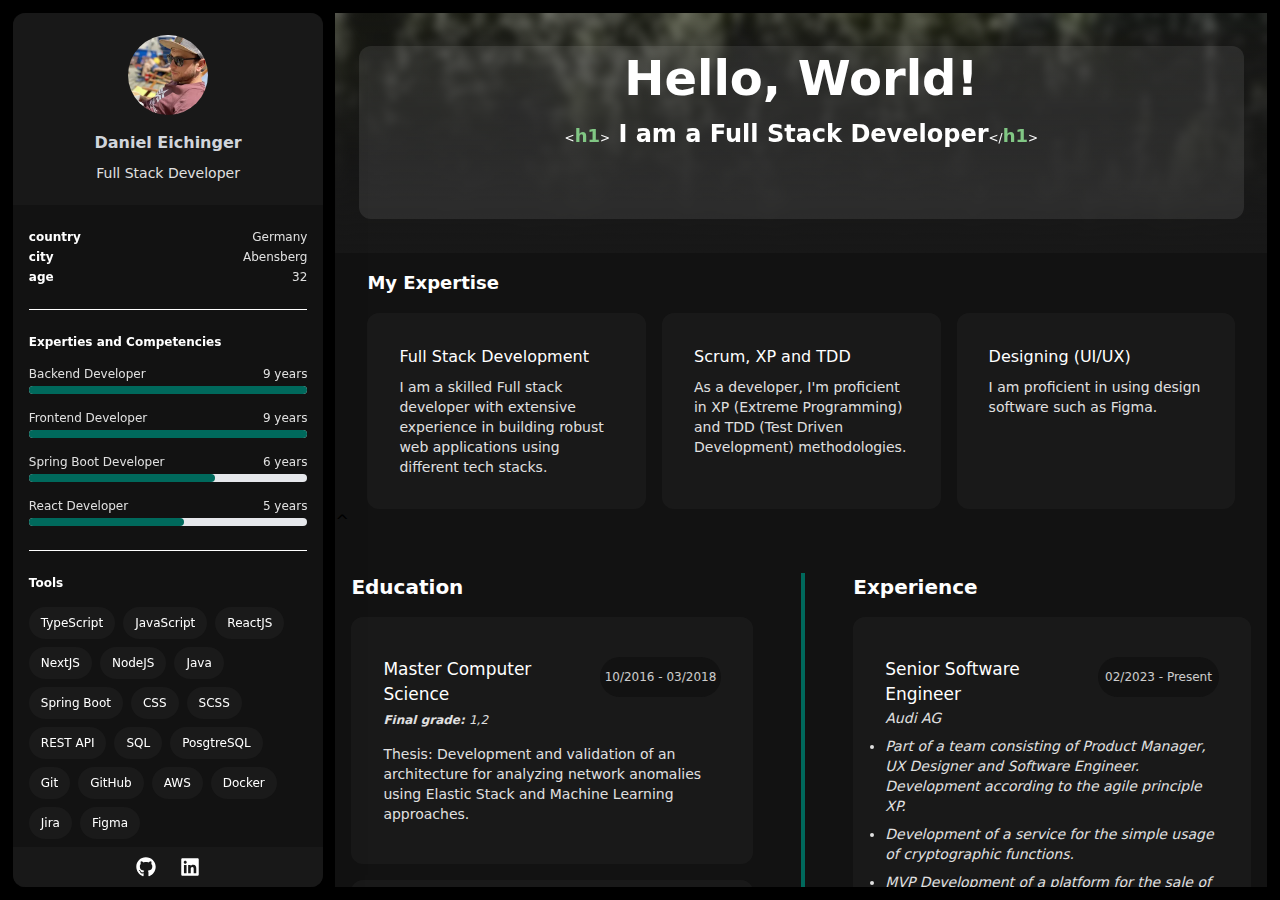
==== commit f07d1eb2: "Update from https://github.com/oakdan/portfolio/commit/e507f75bee1716f24b1e22edd2c832f9780c9f69" ====
--- a/index.html
+++ b/index.html
@@ -1 +1 @@
-<!DOCTYPE html><html lang="en"><head><meta charSet="utf-8"/><meta name="viewport" content="width=device-width"/><title>OakDan´s Portfolio</title><meta name="description" content="Check out my portfolio"/><meta name="next-head-count" content="4"/><link rel="preload" href="./_next/static/css/4fff59e0863e8ba3.css" as="style" crossorigin=""/><link rel="stylesheet" href="./_next/static/css/4fff59e0863e8ba3.css" crossorigin="" data-n-g=""/><noscript data-n-css=""></noscript><script defer="" crossorigin="" nomodule="" src="./_next/static/chunks/polyfills-c67a75d1b6f99dc8.js"></script><script src="./_next/static/chunks/webpack-fdae5a0184dd3453.js" defer="" crossorigin=""></script><script src="./_next/static/chunks/framework-5429a50ba5373c56.js" defer="" crossorigin=""></script><script src="./_next/static/chunks/main-0795223d0b171781.js" defer="" crossorigin=""></script><script src="./_next/static/chunks/pages/_app-1113b63d2de26f3d.js" defer="" crossorigin=""></script><script src="./_next/static/chunks/252f366e-e70b9f19fc48fcb6.js" defer="" crossorigin=""></script><script src="./_next/static/chunks/d7eeaac4-aa35a97cd8c5a0a8.js" defer="" crossorigin=""></script><script src="./_next/static/chunks/pages/index-d43e698930f4504b.js" defer="" crossorigin=""></script><script src="./_next/static/ofvYlogbdbz2oxD2ftPcz/_buildManifest.js" defer="" crossorigin=""></script><script src="./_next/static/ofvYlogbdbz2oxD2ftPcz/_ssgManifest.js" defer="" crossorigin=""></script></head><body><div id="__next"><div class="h-[calc(100dvh)] lg:p-[0.8rem] flex flex-col select-none font-circular"><div class="lg:hidden"><div class=" bg-DeepNightBlack text-LightGray w-full h-10 flex items-center justify-between px-2 lg:hidden relative"><div class="icon flex items-center gap-x-2"><span class="icon border-2 text-Green border-Green p-1 text-xl rounded-lg"><svg stroke="currentColor" fill="currentColor" stroke-width="0" viewBox="0 0 512 512" height="1em" width="1em" xmlns="http://www.w3.org/2000/svg"><path d="M256 8C119.043 8 8 119.083 8 256c0 136.997 111.043 248 248 248s248-111.003 248-248C504 119.083 392.957 8 256 8zm0 110c23.196 0 42 18.804 42 42s-18.804 42-42 42-42-18.804-42-42 18.804-42 42-42zm56 254c0 6.627-5.373 12-12 12h-88c-6.627 0-12-5.373-12-12v-24c0-6.627 5.373-12 12-12h12v-64h-12c-6.627 0-12-5.373-12-12v-24c0-6.627 5.373-12 12-12h64c6.627 0 12 5.373 12 12v100h12c6.627 0 12 5.373 12 12v24z"></path></svg></span><div class="text-Snow absolute -right-1 -bottom-1"><svg stroke="currentColor" fill="currentColor" stroke-width="0" viewBox="0 0 320 512" height="1em" width="1em" xmlns="http://www.w3.org/2000/svg"><path d="M302.189 329.126H196.105l55.831 135.993c3.889 9.428-.555 19.999-9.444 23.999l-49.165 21.427c-9.165 4-19.443-.571-23.332-9.714l-53.053-129.136-86.664 89.138C18.729 472.71 0 463.554 0 447.977V18.299C0 1.899 19.921-6.096 30.277 5.443l284.412 292.542c11.472 11.179 3.007 31.141-12.5 31.141z"></path></svg></div></div></div></div><div class="flex relative h-full justify-between gap-x-3"><div class="w-8/12 md:w-3/12 h-[calc(100dvh)] left-0 lg:rounded-xl -top-10 lg:top-0 lg:left-0 lg:h-full overflow-hidden bg-DeepNightBlack shadow-2xl z-50 lg:flex flex-col lg:relative hidden"><div class="headerr z-50 absolute bg-MidNightBlack backdrop-blur-sm inset-y-0 h-48 top-0 flex items-center justify-center w-full flex-col px-4 gap-y-4"><img alt="profile picture" loading="lazy" width="250" height="250" decoding="async" data-nimg="1" class="w-20 h-20 rounded-full" style="color:transparent" src=".//_next/static/media/daniel.d2a63abd.webp"/><div class="flex flex-col items-center justify-center"><span class="text-gray-300 text-base font-bold break-normal">Daniel Eichinger</span><span class="text-sm text-LightGray text-center mt-2">Full Stack Developer</span></div></div><div class="beech z-20 flex flex-col overflow-y-scroll pt-48 top-48 space-y-6 divide-y divide-white overflow-x-hidden no-scrollbar px-4"><div class="flex flex-col space-y-1 pt-6"><div class="flex items-center justify-between"><span class="text-Snow text-xs font-bold">country</span><span class="text-xs text-LightGray">Germany</span></div><div class="flex items-center justify-between"><span class="text-Snow text-xs font-bold">city</span><span class="text-xs text-LightGray">Abensberg</span></div><div class="flex items-center justify-between"><span class="text-Snow text-xs font-bold">age</span><span class="text-xs text-LightGray">32</span></div></div><div class="flex flex-col space-y-1 pt-6"><div class="flex flex-col gap-y-4"><span class="text-Snow text-xs font-bold bg-gradient-to-bl">Experties and Competencies</span><div class="flex flex-col space-y-4"><div class=""><div class="flex justify-between mb-1"><span class="text-xs text-LightGray">Backend Developer</span><span class="text-xs text-LightGray">9<!-- --> years</span></div><div class="w-full bg-gray-200 rounded-full h-2 dark:bg-gray-700"><div class="bg-Green h-2 rounded-full w-16 " style="width:100%"></div></div></div><div class=""><div class="flex justify-between mb-1"><span class="text-xs text-LightGray">Frontend Developer</span><span class="text-xs text-LightGray">9<!-- --> years</span></div><div class="w-full bg-gray-200 rounded-full h-2 dark:bg-gray-700"><div class="bg-Green h-2 rounded-full w-16 " style="width:100%"></div></div></div><div class=""><div class="flex justify-between mb-1"><span class="text-xs text-LightGray">Spring Boot Developer</span><span class="text-xs text-LightGray">6<!-- --> years</span></div><div class="w-full bg-gray-200 rounded-full h-2 dark:bg-gray-700"><div class="bg-Green h-2 rounded-full w-16 " style="width:66.66666666666666%"></div></div></div><div class=""><div class="flex justify-between mb-1"><span class="text-xs text-LightGray">React Developer</span><span class="text-xs text-LightGray">5<!-- --> years</span></div><div class="w-full bg-gray-200 rounded-full h-2 dark:bg-gray-700"><div class="bg-Green h-2 rounded-full w-16 " style="width:55.55555555555556%"></div></div></div></div></div></div><div class="flex flex-col space-y-1 pt-6"><div class="flex flex-col gap-y-4"><span class="text-Snow text-xs font-bold">Tools</span><div class="flex flex-wrap gap-2"><span class="py-2 px-3 text-xs text-Snow bg-EveningBlack rounded-full">TypeScript</span><span class="py-2 px-3 text-xs text-Snow bg-EveningBlack rounded-full">JavaScript</span><span class="py-2 px-3 text-xs text-Snow bg-EveningBlack rounded-full">ReactJS</span><span class="py-2 px-3 text-xs text-Snow bg-EveningBlack rounded-full">NextJS</span><span class="py-2 px-3 text-xs text-Snow bg-EveningBlack rounded-full">NodeJS</span><span class="py-2 px-3 text-xs text-Snow bg-EveningBlack rounded-full">Java</span><span class="py-2 px-3 text-xs text-Snow bg-EveningBlack rounded-full">Spring Boot</span><span class="py-2 px-3 text-xs text-Snow bg-EveningBlack rounded-full">CSS</span><span class="py-2 px-3 text-xs text-Snow bg-EveningBlack rounded-full">SCSS</span><span class="py-2 px-3 text-xs text-Snow bg-EveningBlack rounded-full">REST API</span><span class="py-2 px-3 text-xs text-Snow bg-EveningBlack rounded-full">SQL</span><span class="py-2 px-3 text-xs text-Snow bg-EveningBlack rounded-full">PosgtreSQL</span><span class="py-2 px-3 text-xs text-Snow bg-EveningBlack rounded-full">Git</span><span class="py-2 px-3 text-xs text-Snow bg-EveningBlack rounded-full">GitHub</span><span class="py-2 px-3 text-xs text-Snow bg-EveningBlack rounded-full">AWS</span><span class="py-2 px-3 text-xs text-Snow bg-EveningBlack rounded-full">Docker</span><span class="py-2 px-3 text-xs text-Snow bg-EveningBlack rounded-full">Jira</span><span class="py-2 px-3 text-xs text-Snow bg-EveningBlack rounded-full">Figma</span></div></div></div><div class="flex flex-col space-y-2 pt-6"><div class="flex flex-col"><span class="text-Snow text-xs font-bold">Email Address</span><span class="text-xs text-LightGray"><a href="mailto:Dany.Eichinger@gmail.com">Dany.Eichinger@gmail.com</a></span></div><div class="flex flex-col"><span class="text-Snow text-xs font-bold">Phone</span><span class="text-xs text-LightGray">+49 15150685649</span></div></div><a target="_blank" class="flex flex-row text-LightGray items-center gap-x-4 pb-14 pt-4" href="/danieleichinger-resume.pdf"><span class="text-Snow text-sm">Download Resume</span><svg stroke="currentColor" fill="currentColor" stroke-width="0" viewBox="0 0 512 512" height="1em" width="1em" xmlns="http://www.w3.org/2000/svg"><path d="M216 0h80c13.3 0 24 10.7 24 24v168h87.7c17.8 0 26.7 21.5 14.1 34.1L269.7 378.3c-7.5 7.5-19.8 7.5-27.3 0L90.1 226.1c-12.6-12.6-3.7-34.1 14.1-34.1H192V24c0-13.3 10.7-24 24-24zm296 376v112c0 13.3-10.7 24-24 24H24c-13.3 0-24-10.7-24-24V376c0-13.3 10.7-24 24-24h146.7l49 49c20.1 20.1 52.5 20.1 72.6 0l49-49H488c13.3 0 24 10.7 24 24zm-124 88c0-11-9-20-20-20s-20 9-20 20 9 20 20 20 20-9 20-20zm64 0c0-11-9-20-20-20s-20 9-20 20 9 20 20 20 20-9 20-20z"></path></svg></a></div><div class="footer absolute flex justify-center space-x-6 text-xl items-center bottom-0 z-50 h-10 w-full bg-MidNightBlack text-Snow"><a target="_blank" rel="noreferrer" aria-label="Github" href="https://github.com/oakdan"><svg stroke="currentColor" fill="currentColor" stroke-width="0" viewBox="0 0 496 512" height="1em" width="1em" xmlns="http://www.w3.org/2000/svg"><path d="M165.9 397.4c0 2-2.3 3.6-5.2 3.6-3.3.3-5.6-1.3-5.6-3.6 0-2 2.3-3.6 5.2-3.6 3-.3 5.6 1.3 5.6 3.6zm-31.1-4.5c-.7 2 1.3 4.3 4.3 4.9 2.6 1 5.6 0 6.2-2s-1.3-4.3-4.3-5.2c-2.6-.7-5.5.3-6.2 2.3zm44.2-1.7c-2.9.7-4.9 2.6-4.6 4.9.3 2 2.9 3.3 5.9 2.6 2.9-.7 4.9-2.6 4.6-4.6-.3-1.9-3-3.2-5.9-2.9zM244.8 8C106.1 8 0 113.3 0 252c0 110.9 69.8 205.8 169.5 239.2 12.8 2.3 17.3-5.6 17.3-12.1 0-6.2-.3-40.4-.3-61.4 0 0-70 15-84.7-29.8 0 0-11.4-29.1-27.8-36.6 0 0-22.9-15.7 1.6-15.4 0 0 24.9 2 38.6 25.8 21.9 38.6 58.6 27.5 72.9 20.9 2.3-16 8.8-27.1 16-33.7-55.9-6.2-112.3-14.3-112.3-110.5 0-27.5 7.6-41.3 23.6-58.9-2.6-6.5-11.1-33.3 2.6-67.9 20.9-6.5 69 27 69 27 20-5.6 41.5-8.5 62.8-8.5s42.8 2.9 62.8 8.5c0 0 48.1-33.6 69-27 13.7 34.7 5.2 61.4 2.6 67.9 16 17.7 25.8 31.5 25.8 58.9 0 96.5-58.9 104.2-114.8 110.5 9.2 7.9 17 22.9 17 46.4 0 33.7-.3 75.4-.3 83.6 0 6.5 4.6 14.4 17.3 12.1C428.2 457.8 496 362.9 496 252 496 113.3 383.5 8 244.8 8zM97.2 352.9c-1.3 1-1 3.3.7 5.2 1.6 1.6 3.9 2.3 5.2 1 1.3-1 1-3.3-.7-5.2-1.6-1.6-3.9-2.3-5.2-1zm-10.8-8.1c-.7 1.3.3 2.9 2.3 3.9 1.6 1 3.6.7 4.3-.7.7-1.3-.3-2.9-2.3-3.9-2-.6-3.6-.3-4.3.7zm32.4 35.6c-1.6 1.3-1 4.3 1.3 6.2 2.3 2.3 5.2 2.6 6.5 1 1.3-1.3.7-4.3-1.3-6.2-2.2-2.3-5.2-2.6-6.5-1zm-11.4-14.7c-1.6 1-1.6 3.6 0 5.9 1.6 2.3 4.3 3.3 5.6 2.3 1.6-1.3 1.6-3.9 0-6.2-1.4-2.3-4-3.3-5.6-2z"></path></svg></a><a target="_blank" rel="noreferrer" aria-label="LinkedIn" href="https://www.linkedin.com/in/danieleichinger"><svg stroke="currentColor" fill="currentColor" stroke-width="0" viewBox="0 0 448 512" height="1em" width="1em" xmlns="http://www.w3.org/2000/svg"><path d="M416 32H31.9C14.3 32 0 46.5 0 64.3v383.4C0 465.5 14.3 480 31.9 480H416c17.6 0 32-14.5 32-32.3V64.3c0-17.8-14.4-32.3-32-32.3zM135.4 416H69V202.2h66.5V416zm-33.2-243c-21.3 0-38.5-17.3-38.5-38.5S80.9 96 102.2 96c21.2 0 38.5 17.3 38.5 38.5 0 21.3-17.2 38.5-38.5 38.5zm282.1 243h-66.4V312c0-24.8-.5-56.7-34.5-56.7-34.6 0-39.9 27-39.9 54.9V416h-66.4V202.2h63.7v29.2h.9c8.9-16.8 30.6-34.5 62.9-34.5 67.2 0 79.7 44.3 79.7 101.9V416z"></path></svg></a></div></div><div class="w-full h-auto lg:w-9/12 shadow-2xl bg-DeepNightBlack relative overflow-auto overflow-x-hidden no-scrollbar"><div class="Home-Page -z-10"><div class="relative backdrop-blur-sm w-full h-40 md:h-60 bg-fixed z-10 lg:bg-[url(&#x27;/images/background.webp&#x27;)] lg:bg-cover lg:bg-no-repeat"><div class="absolute inset-0 z-20 flex flex-col items-center justify-center w-full h-full bg-gradient-to-t from-MidNightBlack"><div class="bg-Black/5 backdrop-blur-sm w-full h-full"><div class="absolute inset-0 z-20 flex flex-col items-center py-6 justify-center w-full h-full bg-gradient-to-t from-MidNightBlack"><div class="bg-LightGray/10 w-[95%] h-[90%] px-4 py-2 rounded-xl overflow-hidden flex flex-col items-center"><div><h1 class="text-3xl sm:text-4xl xl:text-5xl text-Snow font-bold">Hello, World!</h1></div><div class="py-4 font-cascadia-normal text-Snow pb-4 text-xs h-20 lg:h-auto"><span>&lt;<span class="text-LightGreen sm:text-base xl:text-lg font-bold">h1</span>&gt;<span class="text-Snow sm:text-xl xl:text-2xl font-bold"> <!-- -->I am a Full Stack Developer</span>&lt;/<span class="text-LightGreen sm:text-base xl:text-lg font-bold">h1</span>&gt;</span></div></div></div></div></div></div><div class="px-2 md:px-8 py-4 text-lg font-bold text-Snow">My Expertise</div><div class="grid justify items-center grid-flow-row md:grid-cols-2 lg:grid-cols-3 grid-rows-auto gap-4 px-2 md:px-8 "><div class="h-full w-full boxShodow hover:transition-all !duration-200 hover:scale-[1.01] ease-linear rounded-xl"><div class="h-full space-y-2 p-8 card_stylings"><div class=" text-Snow">Full Stack Development</div><div class="text-sm text-LightGray font-normal">I am a skilled Full stack developer with extensive experience in building robust web applications using different tech stacks.</div></div></div><div class="h-full w-full boxShodow hover:transition-all !duration-200 hover:scale-[1.01] ease-linear rounded-xl"><div class="h-full space-y-2 p-8 card_stylings"><div class=" text-Snow">Scrum, XP and TDD</div><div class="text-sm text-LightGray font-normal">As a developer, I&#x27;m proficient in XP (Extreme Programming) and TDD (Test Driven Development) methodologies.</div></div></div><div class="h-full w-full boxShodow hover:transition-all !duration-200 hover:scale-[1.01] ease-linear rounded-xl"><div class="h-full space-y-2 p-8 card_stylings"><div class=" text-Snow">Designing (UI/UX)</div><div class="text-sm text-LightGray font-normal">I am proficient in using design software such as Figma.</div></div></div></div>^<div class="grid md:grid-cols-2 md:divide-x-4 md:divide-Green px-4 pb-2 pt-10"><div class="flex flex-col gap-y-4 order-2 md:order-1  md:mr-12"><div class="mt-10 md:mt-0 text-xl text-Snow font-semibold">Education</div><div class="keepItEmpty boxShodow hover:transition-all !duration-200 hover:scale-[1.01] ease-linear rounded-xl"><div class="card_stylings transition px-8 py-10"><div class="flex justify-between"><div class="flex-initial text-[17px] text-Snow font-medium">Master Computer Science</div><div class="flex justify-items-center justify-center text-LightGray bg-DeepNightBlack ml-2 w-32 h-10 text-xs rounded-full py-3 font-normal opacity-90 text-center"> <!-- -->10/2016-03/2018<!-- --> </div></div><div class="text-xs text-LightGray font-normal italic mt-1 "><span class="font-bold">Final grade: </span>1,2</div><div class="text-LightGray text-sm font-normal mt-4 ">Thesis: Development and validation of an architecture for analyzing network anomalies using Elastic Stack and Machine Learning approaches.</div></div></div><div class="keepItEmpty boxShodow hover:transition-all !duration-200 hover:scale-[1.01] ease-linear rounded-xl"><div class="card_stylings transition px-8 py-10"><div class="flex justify-between"><div class="flex-initial text-[17px] text-Snow font-medium">Bachelor Computer Science</div><div class="flex justify-items-center justify-center text-LightGray bg-DeepNightBlack ml-2 w-32 h-10 text-xs rounded-full py-3 font-normal opacity-90 text-center"> <!-- -->10/2011-03/2015<!-- --> </div></div><div class="text-xs text-LightGray font-normal italic mt-1 "><span class="font-bold">Final grade: </span>1,9</div><div class="text-LightGray text-sm font-normal mt-4 ">Thesis: Conceptual design and development of an application for file-based analysis of a machine visualization system with C# .NET.</div></div></div></div><div class="order-1 md:order-2"><div class="flex flex-col gap-y-4 md:ml-12"><div class=" md:pt-0 pt-4 text-xl text-Snow font-semibold">Experience</div><div class="h-full w-full boxShodow hover:transition-all !duration-200 hover:scale-[1.01] ease-linear rounded-xl"><div class="card_stylings transition px-8 py-10 "><div class="flex justify-between"><div class="flex-initial text-[17px] text-Snow font-medium">Senior Software Engineer</div><div class="flex justify-items-center justify-center text-LightGray bg-DeepNightBlack ml-2 w-32 h-10 text-xs rounded-full py-3 font-normal opacity-90 text-center"> <!-- -->02/2023 - Present<!-- --> </div></div><div class="text-sm text-LightGray font-normal italic">Audi AG</div><ul class="list-disc text-sm text-LightGray font-normal italic mt-1"><li class="mt-2">Part of a team consisting of Product Manager, UX Designer and Software Engineer. Development according to the agile principle XP.</li><li class="mt-2">Development of a service for the simple usage of cryptographic functions.</li><li class="mt-2">MVP Development of a platform for the sale of used vehicles (digitaltwin.audi).</li><li class="mt-2">Project management and development of a test process. Prototypical development of a visualization of test metrics.</li></ul></div></div><div class="h-full w-full boxShodow hover:transition-all !duration-200 hover:scale-[1.01] ease-linear rounded-xl"><div class="card_stylings transition px-8 py-10 "><div class="flex justify-between"><div class="flex-initial text-[17px] text-Snow font-medium">Senior Software Engineer</div><div class="flex justify-items-center justify-center text-LightGray bg-DeepNightBlack ml-2 w-32 h-10 text-xs rounded-full py-3 font-normal opacity-90 text-center"> <!-- -->04/2018 - 12/2018<!-- --> </div></div><div class="text-sm text-LightGray font-normal italic">MaibornWolff GmbH</div><ul class="list-disc text-sm text-LightGray font-normal italic mt-1"><li class="mt-2">Development of an application for managing industrial routers in an IoT context. Lead in the Frontend area.</li><li class="mt-2">Exchange with product owners and UX designers. Working method according to Scrum.</li></ul></div></div><div class="h-full w-full boxShodow hover:transition-all !duration-200 hover:scale-[1.01] ease-linear rounded-xl"><div class="card_stylings transition px-8 py-10 "><div class="flex justify-between"><div class="flex-initial text-[17px] text-Snow font-medium">Software Engineer</div><div class="flex justify-items-center justify-center text-LightGray bg-DeepNightBlack ml-2 w-32 h-10 text-xs rounded-full py-3 font-normal opacity-90 text-center"> <!-- -->04/2015 - 09/2017<!-- --> </div></div><div class="text-sm text-LightGray font-normal italic">BFFT GmbH</div><ul class="list-disc text-sm text-LightGray font-normal italic mt-1"><li class="mt-2">Development of various applications in the automotive sector. Both web and app development.</li><li class="mt-2">Gaining experience with software testing, Scrum and IT architecture</li></ul></div></div></div></div></div><div id="intro" class="mt-4 mb-10 lg:mb-0"><div class="flex h-10 items-center justify-between text-xs font-normal text-LightGray py-4 px-2 md:px-4 w-full bg-MidNightBlack"><div class="flex items-center"><div class="mr-1 text-base"><svg stroke="currentColor" fill="currentColor" stroke-width="0" viewBox="0 0 1024 1024" height="1em" width="1em" xmlns="http://www.w3.org/2000/svg"><path d="M512 64C264.6 64 64 264.6 64 512s200.6 448 448 448 448-200.6 448-448S759.4 64 512 64zm5.4 670c-110 0-173.4-73.2-173.4-194.9v-52.3C344 364.2 407.4 290 517.3 290c94.3 0 162.7 60.7 162.7 147.4 0 2.6-2.1 4.7-4.7 4.7h-56.7c-4.2 0-7.6-3.2-8-7.4-4-49.5-40-83.4-93-83.4-65.3 0-102.1 48.5-102.1 135.5v52.6c0 85.7 36.9 133.6 102.1 133.6 52.8 0 88.7-31.7 93-77.8.4-4.1 3.8-7.3 8-7.3h56.8c2.6 0 4.7 2.1 4.7 4.7 0 82.6-68.7 141.4-162.7 141.4z"></path></svg></div><span>2024 All Rights Reserved.</span></div><div class="hidden md:flex items-center"><div class="mr-1 text-base"><svg stroke="currentColor" fill="currentColor" stroke-width="0" viewBox="0 0 24 24" height="1em" width="1em" xmlns="http://www.w3.org/2000/svg"><path fill="none" d="M0 0h24v24H0z"></path><path d="M20 4H4c-1.1 0-1.99.9-1.99 2L2 18c0 1.1.9 2 2 2h16c1.1 0 2-.9 2-2V6c0-1.1-.9-2-2-2zm0 4l-8 5-8-5V6l8 5 8-5v2z"></path></svg></div><div>Dany.Eichinger@gmail.com</div></div></div></div></div></div></div></div></div><script id="__NEXT_DATA__" type="application/json" crossorigin="">{"props":{"pageProps":{}},"page":"/","query":{},"buildId":"ofvYlogbdbz2oxD2ftPcz","assetPrefix":".","nextExport":true,"autoExport":true,"isFallback":false,"scriptLoader":[]}</script></body></html>+<!DOCTYPE html><html lang="en"><head><meta charSet="utf-8"/><meta name="viewport" content="width=device-width"/><title>OakDan´s Portfolio</title><meta name="next-head-count" content="3"/><meta name="description" content="Check out my portfolio"/><meta name="format-detection" content="telephone=no"/><link rel="preload" href="./_next/static/css/4fff59e0863e8ba3.css" as="style" crossorigin=""/><link rel="stylesheet" href="./_next/static/css/4fff59e0863e8ba3.css" crossorigin="" data-n-g=""/><noscript data-n-css=""></noscript><script defer="" crossorigin="" nomodule="" src="./_next/static/chunks/polyfills-c67a75d1b6f99dc8.js"></script><script src="./_next/static/chunks/webpack-fdae5a0184dd3453.js" defer="" crossorigin=""></script><script src="./_next/static/chunks/framework-5429a50ba5373c56.js" defer="" crossorigin=""></script><script src="./_next/static/chunks/main-0795223d0b171781.js" defer="" crossorigin=""></script><script src="./_next/static/chunks/pages/_app-03f20ce55a30dfb0.js" defer="" crossorigin=""></script><script src="./_next/static/chunks/252f366e-e70b9f19fc48fcb6.js" defer="" crossorigin=""></script><script src="./_next/static/chunks/d7eeaac4-aa35a97cd8c5a0a8.js" defer="" crossorigin=""></script><script src="./_next/static/chunks/pages/index-a6ef43384870b1fa.js" defer="" crossorigin=""></script><script src="./_next/static/mpjKmRzwU4Nw1oxgrFljg/_buildManifest.js" defer="" crossorigin=""></script><script src="./_next/static/mpjKmRzwU4Nw1oxgrFljg/_ssgManifest.js" defer="" crossorigin=""></script></head><body><div id="__next"><div class="h-[calc(100dvh)] lg:p-[0.8rem] flex flex-col select-none font-circular"><div class="lg:hidden"><div class=" bg-DeepNightBlack text-LightGray w-full h-10 flex items-center justify-between px-2 lg:hidden relative"><div class="icon flex items-center gap-x-2"><span class="icon border-2 text-Green border-Green p-1 text-xl rounded-lg"><svg stroke="currentColor" fill="currentColor" stroke-width="0" viewBox="0 0 512 512" height="1em" width="1em" xmlns="http://www.w3.org/2000/svg"><path d="M256 8C119.043 8 8 119.083 8 256c0 136.997 111.043 248 248 248s248-111.003 248-248C504 119.083 392.957 8 256 8zm0 110c23.196 0 42 18.804 42 42s-18.804 42-42 42-42-18.804-42-42 18.804-42 42-42zm56 254c0 6.627-5.373 12-12 12h-88c-6.627 0-12-5.373-12-12v-24c0-6.627 5.373-12 12-12h12v-64h-12c-6.627 0-12-5.373-12-12v-24c0-6.627 5.373-12 12-12h64c6.627 0 12 5.373 12 12v100h12c6.627 0 12 5.373 12 12v24z"></path></svg></span><div class="text-Snow absolute -right-1 -bottom-1"><svg stroke="currentColor" fill="currentColor" stroke-width="0" viewBox="0 0 320 512" height="1em" width="1em" xmlns="http://www.w3.org/2000/svg"><path d="M302.189 329.126H196.105l55.831 135.993c3.889 9.428-.555 19.999-9.444 23.999l-49.165 21.427c-9.165 4-19.443-.571-23.332-9.714l-53.053-129.136-86.664 89.138C18.729 472.71 0 463.554 0 447.977V18.299C0 1.899 19.921-6.096 30.277 5.443l284.412 292.542c11.472 11.179 3.007 31.141-12.5 31.141z"></path></svg></div></div></div></div><div class="flex relative h-full justify-between gap-x-3"><div class="w-8/12 md:w-3/12 h-[calc(100dvh)] left-0 lg:rounded-xl -top-10 lg:top-0 lg:left-0 lg:h-full overflow-hidden bg-DeepNightBlack shadow-2xl z-50 lg:flex flex-col lg:relative hidden"><div class="headerr z-50 absolute bg-MidNightBlack backdrop-blur-sm inset-y-0 h-48 top-0 flex items-center justify-center w-full flex-col px-4 gap-y-4"><img alt="profile picture" loading="lazy" width="250" height="250" decoding="async" data-nimg="1" class="w-20 h-20 rounded-full" style="color:transparent" src=".//_next/static/media/daniel.d2a63abd.webp"/><div class="flex flex-col items-center justify-center"><span class="text-gray-300 text-base font-bold break-normal">Daniel Eichinger</span><span class="text-sm text-LightGray text-center mt-2">Full Stack Developer</span></div></div><div class="beech z-20 flex flex-col overflow-y-scroll pt-48 top-48 space-y-6 divide-y divide-white overflow-x-hidden no-scrollbar px-4"><div class="flex flex-col space-y-1 pt-6"><div class="flex items-center justify-between"><span class="text-Snow text-xs font-bold">country</span><span class="text-xs text-LightGray">Germany</span></div><div class="flex items-center justify-between"><span class="text-Snow text-xs font-bold">city</span><span class="text-xs text-LightGray">Abensberg</span></div><div class="flex items-center justify-between"><span class="text-Snow text-xs font-bold">age</span><span class="text-xs text-LightGray">32</span></div></div><div class="flex flex-col space-y-1 pt-6"><div class="flex flex-col gap-y-4"><span class="text-Snow text-xs font-bold bg-gradient-to-bl">Experties and Competencies</span><div class="flex flex-col space-y-4"><div class=""><div class="flex justify-between mb-1"><span class="text-xs text-LightGray">Backend Developer</span><span class="text-xs text-LightGray">9<!-- --> years</span></div><div class="w-full bg-gray-200 rounded-full h-2 dark:bg-gray-700"><div class="bg-Green h-2 rounded-full w-16 " style="width:100%"></div></div></div><div class=""><div class="flex justify-between mb-1"><span class="text-xs text-LightGray">Frontend Developer</span><span class="text-xs text-LightGray">9<!-- --> years</span></div><div class="w-full bg-gray-200 rounded-full h-2 dark:bg-gray-700"><div class="bg-Green h-2 rounded-full w-16 " style="width:100%"></div></div></div><div class=""><div class="flex justify-between mb-1"><span class="text-xs text-LightGray">Spring Boot Developer</span><span class="text-xs text-LightGray">6<!-- --> years</span></div><div class="w-full bg-gray-200 rounded-full h-2 dark:bg-gray-700"><div class="bg-Green h-2 rounded-full w-16 " style="width:66.66666666666666%"></div></div></div><div class=""><div class="flex justify-between mb-1"><span class="text-xs text-LightGray">React Developer</span><span class="text-xs text-LightGray">5<!-- --> years</span></div><div class="w-full bg-gray-200 rounded-full h-2 dark:bg-gray-700"><div class="bg-Green h-2 rounded-full w-16 " style="width:55.55555555555556%"></div></div></div></div></div></div><div class="flex flex-col space-y-1 pt-6"><div class="flex flex-col gap-y-4"><span class="text-Snow text-xs font-bold">Tools</span><div class="flex flex-wrap gap-2"><span class="py-2 px-3 text-xs text-Snow bg-EveningBlack rounded-full">TypeScript</span><span class="py-2 px-3 text-xs text-Snow bg-EveningBlack rounded-full">JavaScript</span><span class="py-2 px-3 text-xs text-Snow bg-EveningBlack rounded-full">ReactJS</span><span class="py-2 px-3 text-xs text-Snow bg-EveningBlack rounded-full">NextJS</span><span class="py-2 px-3 text-xs text-Snow bg-EveningBlack rounded-full">NodeJS</span><span class="py-2 px-3 text-xs text-Snow bg-EveningBlack rounded-full">Java</span><span class="py-2 px-3 text-xs text-Snow bg-EveningBlack rounded-full">Spring Boot</span><span class="py-2 px-3 text-xs text-Snow bg-EveningBlack rounded-full">CSS</span><span class="py-2 px-3 text-xs text-Snow bg-EveningBlack rounded-full">SCSS</span><span class="py-2 px-3 text-xs text-Snow bg-EveningBlack rounded-full">REST API</span><span class="py-2 px-3 text-xs text-Snow bg-EveningBlack rounded-full">SQL</span><span class="py-2 px-3 text-xs text-Snow bg-EveningBlack rounded-full">PosgtreSQL</span><span class="py-2 px-3 text-xs text-Snow bg-EveningBlack rounded-full">Git</span><span class="py-2 px-3 text-xs text-Snow bg-EveningBlack rounded-full">GitHub</span><span class="py-2 px-3 text-xs text-Snow bg-EveningBlack rounded-full">AWS</span><span class="py-2 px-3 text-xs text-Snow bg-EveningBlack rounded-full">Docker</span><span class="py-2 px-3 text-xs text-Snow bg-EveningBlack rounded-full">Jira</span><span class="py-2 px-3 text-xs text-Snow bg-EveningBlack rounded-full">Figma</span></div></div></div><div class="flex flex-col space-y-2 pt-6"><div class="flex flex-col"><span class="text-Snow text-xs font-bold">Email Address</span><span class="text-xs text-LightGray"><a href="mailto:Dany.Eichinger@gmail.com">Dany.Eichinger@gmail.com</a></span></div><div class="flex flex-col"><span class="text-Snow text-xs font-bold">Phone</span><a href="tel:+49 15150685649" class="text-xs text-LightGray">+49 15150685649</a></div></div><a target="_blank" class="flex flex-row text-LightGray items-center gap-x-4 pb-14 pt-4" href="/danieleichinger-resume.pdf"><span class="text-Snow text-sm">Download Resume</span><svg stroke="currentColor" fill="currentColor" stroke-width="0" viewBox="0 0 512 512" height="1em" width="1em" xmlns="http://www.w3.org/2000/svg"><path d="M216 0h80c13.3 0 24 10.7 24 24v168h87.7c17.8 0 26.7 21.5 14.1 34.1L269.7 378.3c-7.5 7.5-19.8 7.5-27.3 0L90.1 226.1c-12.6-12.6-3.7-34.1 14.1-34.1H192V24c0-13.3 10.7-24 24-24zm296 376v112c0 13.3-10.7 24-24 24H24c-13.3 0-24-10.7-24-24V376c0-13.3 10.7-24 24-24h146.7l49 49c20.1 20.1 52.5 20.1 72.6 0l49-49H488c13.3 0 24 10.7 24 24zm-124 88c0-11-9-20-20-20s-20 9-20 20 9 20 20 20 20-9 20-20zm64 0c0-11-9-20-20-20s-20 9-20 20 9 20 20 20 20-9 20-20z"></path></svg></a></div><div class="footer absolute flex justify-center space-x-6 text-xl items-center bottom-0 z-50 h-10 w-full bg-MidNightBlack text-Snow"><a target="_blank" rel="noreferrer" aria-label="Github" href="https://github.com/oakdan"><svg stroke="currentColor" fill="currentColor" stroke-width="0" viewBox="0 0 496 512" height="1em" width="1em" xmlns="http://www.w3.org/2000/svg"><path d="M165.9 397.4c0 2-2.3 3.6-5.2 3.6-3.3.3-5.6-1.3-5.6-3.6 0-2 2.3-3.6 5.2-3.6 3-.3 5.6 1.3 5.6 3.6zm-31.1-4.5c-.7 2 1.3 4.3 4.3 4.9 2.6 1 5.6 0 6.2-2s-1.3-4.3-4.3-5.2c-2.6-.7-5.5.3-6.2 2.3zm44.2-1.7c-2.9.7-4.9 2.6-4.6 4.9.3 2 2.9 3.3 5.9 2.6 2.9-.7 4.9-2.6 4.6-4.6-.3-1.9-3-3.2-5.9-2.9zM244.8 8C106.1 8 0 113.3 0 252c0 110.9 69.8 205.8 169.5 239.2 12.8 2.3 17.3-5.6 17.3-12.1 0-6.2-.3-40.4-.3-61.4 0 0-70 15-84.7-29.8 0 0-11.4-29.1-27.8-36.6 0 0-22.9-15.7 1.6-15.4 0 0 24.9 2 38.6 25.8 21.9 38.6 58.6 27.5 72.9 20.9 2.3-16 8.8-27.1 16-33.7-55.9-6.2-112.3-14.3-112.3-110.5 0-27.5 7.6-41.3 23.6-58.9-2.6-6.5-11.1-33.3 2.6-67.9 20.9-6.5 69 27 69 27 20-5.6 41.5-8.5 62.8-8.5s42.8 2.9 62.8 8.5c0 0 48.1-33.6 69-27 13.7 34.7 5.2 61.4 2.6 67.9 16 17.7 25.8 31.5 25.8 58.9 0 96.5-58.9 104.2-114.8 110.5 9.2 7.9 17 22.9 17 46.4 0 33.7-.3 75.4-.3 83.6 0 6.5 4.6 14.4 17.3 12.1C428.2 457.8 496 362.9 496 252 496 113.3 383.5 8 244.8 8zM97.2 352.9c-1.3 1-1 3.3.7 5.2 1.6 1.6 3.9 2.3 5.2 1 1.3-1 1-3.3-.7-5.2-1.6-1.6-3.9-2.3-5.2-1zm-10.8-8.1c-.7 1.3.3 2.9 2.3 3.9 1.6 1 3.6.7 4.3-.7.7-1.3-.3-2.9-2.3-3.9-2-.6-3.6-.3-4.3.7zm32.4 35.6c-1.6 1.3-1 4.3 1.3 6.2 2.3 2.3 5.2 2.6 6.5 1 1.3-1.3.7-4.3-1.3-6.2-2.2-2.3-5.2-2.6-6.5-1zm-11.4-14.7c-1.6 1-1.6 3.6 0 5.9 1.6 2.3 4.3 3.3 5.6 2.3 1.6-1.3 1.6-3.9 0-6.2-1.4-2.3-4-3.3-5.6-2z"></path></svg></a><a target="_blank" rel="noreferrer" aria-label="LinkedIn" href="https://www.linkedin.com/in/danieleichinger"><svg stroke="currentColor" fill="currentColor" stroke-width="0" viewBox="0 0 448 512" height="1em" width="1em" xmlns="http://www.w3.org/2000/svg"><path d="M416 32H31.9C14.3 32 0 46.5 0 64.3v383.4C0 465.5 14.3 480 31.9 480H416c17.6 0 32-14.5 32-32.3V64.3c0-17.8-14.4-32.3-32-32.3zM135.4 416H69V202.2h66.5V416zm-33.2-243c-21.3 0-38.5-17.3-38.5-38.5S80.9 96 102.2 96c21.2 0 38.5 17.3 38.5 38.5 0 21.3-17.2 38.5-38.5 38.5zm282.1 243h-66.4V312c0-24.8-.5-56.7-34.5-56.7-34.6 0-39.9 27-39.9 54.9V416h-66.4V202.2h63.7v29.2h.9c8.9-16.8 30.6-34.5 62.9-34.5 67.2 0 79.7 44.3 79.7 101.9V416z"></path></svg></a></div></div><div class="w-full h-auto lg:w-9/12 shadow-2xl bg-DeepNightBlack relative overflow-auto overflow-x-hidden no-scrollbar"><div class="Home-Page -z-10"><div class="relative backdrop-blur-sm w-full h-40 md:h-60 bg-fixed z-10 lg:bg-[url(&#x27;/images/background.webp&#x27;)] lg:bg-cover lg:bg-no-repeat"><div class="absolute inset-0 z-20 flex flex-col items-center justify-center w-full h-full bg-gradient-to-t from-MidNightBlack"><div class="bg-Black/5 backdrop-blur-sm w-full h-full"><div class="absolute inset-0 z-20 flex flex-col items-center py-6 justify-center w-full h-full bg-gradient-to-t from-MidNightBlack"><div class="bg-LightGray/10 w-[95%] h-[90%] px-4 py-2 rounded-xl overflow-hidden flex flex-col items-center"><div><h1 class="text-3xl sm:text-4xl xl:text-5xl text-Snow font-bold">Hello, World!</h1></div><div class="py-4 font-cascadia-normal text-Snow pb-4 text-xs h-20 lg:h-auto"><span>&lt;<span class="text-LightGreen sm:text-base xl:text-lg font-bold">h1</span>&gt;<span class="text-Snow sm:text-xl xl:text-2xl font-bold"> <!-- -->I am a Full Stack Developer</span>&lt;/<span class="text-LightGreen sm:text-base xl:text-lg font-bold">h1</span>&gt;</span></div></div></div></div></div></div><div class="px-2 md:px-8 py-4 text-lg font-bold text-Snow">My Expertise</div><div class="grid justify items-center grid-flow-row md:grid-cols-2 lg:grid-cols-3 grid-rows-auto gap-4 px-2 md:px-8 "><div class="h-full w-full boxShodow hover:transition-all !duration-200 hover:scale-[1.01] ease-linear rounded-xl"><div class="h-full space-y-2 p-8 card_stylings"><div class=" text-Snow">Full Stack Development</div><div class="text-sm text-LightGray font-normal">I am a skilled Full stack developer with extensive experience in building robust web applications using different tech stacks.</div></div></div><div class="h-full w-full boxShodow hover:transition-all !duration-200 hover:scale-[1.01] ease-linear rounded-xl"><div class="h-full space-y-2 p-8 card_stylings"><div class=" text-Snow">Scrum, XP and TDD</div><div class="text-sm text-LightGray font-normal">As a developer, I&#x27;m proficient in XP (Extreme Programming) and TDD (Test Driven Development) methodologies.</div></div></div><div class="h-full w-full boxShodow hover:transition-all !duration-200 hover:scale-[1.01] ease-linear rounded-xl"><div class="h-full space-y-2 p-8 card_stylings"><div class=" text-Snow">Designing (UI/UX)</div><div class="text-sm text-LightGray font-normal">I am proficient in using design software such as Figma.</div></div></div></div>^<div class="grid md:grid-cols-2 md:divide-x-4 md:divide-Green px-4 pb-2 pt-10"><div class="flex flex-col gap-y-4 order-2 md:order-1  md:mr-12"><div class="mt-10 md:mt-0 text-xl text-Snow font-semibold">Education</div><div class="keepItEmpty boxShodow hover:transition-all !duration-200 hover:scale-[1.01] ease-linear rounded-xl"><div class="card_stylings transition px-8 py-10"><div class="flex justify-between"><div class="flex-initial text-[17px] text-Snow font-medium">Master Computer Science</div><div class="flex justify-items-center justify-center text-LightGray bg-DeepNightBlack ml-2 w-32 h-10 text-xs rounded-full py-3 font-normal opacity-90 text-center"> <!-- -->10/2016 - 03/2018<!-- --> </div></div><div class="text-xs text-LightGray font-normal italic mt-1 "><span class="font-bold">Final grade: </span>1,2</div><div class="text-LightGray text-sm font-normal mt-4 ">Thesis: Development and validation of an architecture for analyzing network anomalies using Elastic Stack and Machine Learning approaches.</div></div></div><div class="keepItEmpty boxShodow hover:transition-all !duration-200 hover:scale-[1.01] ease-linear rounded-xl"><div class="card_stylings transition px-8 py-10"><div class="flex justify-between"><div class="flex-initial text-[17px] text-Snow font-medium">Bachelor Computer Science</div><div class="flex justify-items-center justify-center text-LightGray bg-DeepNightBlack ml-2 w-32 h-10 text-xs rounded-full py-3 font-normal opacity-90 text-center"> <!-- -->10/2011 - 03/2015<!-- --> </div></div><div class="text-xs text-LightGray font-normal italic mt-1 "><span class="font-bold">Final grade: </span>1,9</div><div class="text-LightGray text-sm font-normal mt-4 ">Thesis: Conceptual design and development of an application for file-based analysis of a machine visualization system with C# .NET.</div></div></div></div><div class="order-1 md:order-2"><div class="flex flex-col gap-y-4 md:ml-12"><div class=" md:pt-0 pt-4 text-xl text-Snow font-semibold">Experience</div><div class="h-full w-full boxShodow hover:transition-all !duration-200 hover:scale-[1.01] ease-linear rounded-xl"><div class="card_stylings transition px-8 py-10 "><div class="flex justify-between"><div class="flex-initial text-[17px] text-Snow font-medium">Senior Software Engineer</div><div class="flex justify-items-center justify-center text-LightGray bg-DeepNightBlack ml-2 w-32 h-10 text-xs rounded-full py-3 font-normal opacity-90 text-center"> <!-- -->02/2023 - Present<!-- --> </div></div><div class="text-sm text-LightGray font-normal italic">Audi AG</div><ul class="list-disc text-sm text-LightGray font-normal italic mt-1"><li class="mt-2">Part of a team consisting of Product Manager, UX Designer and Software Engineer. Development according to the agile principle XP.</li><li class="mt-2">Development of a service for the simple usage of cryptographic functions.</li><li class="mt-2">MVP Development of a platform for the sale of used vehicles (digitaltwin.audi).</li><li class="mt-2">Project management and development of a test process. Prototypical development of a visualization of test metrics.</li></ul></div></div><div class="h-full w-full boxShodow hover:transition-all !duration-200 hover:scale-[1.01] ease-linear rounded-xl"><div class="card_stylings transition px-8 py-10 "><div class="flex justify-between"><div class="flex-initial text-[17px] text-Snow font-medium">Senior Software Engineer</div><div class="flex justify-items-center justify-center text-LightGray bg-DeepNightBlack ml-2 w-32 h-10 text-xs rounded-full py-3 font-normal opacity-90 text-center"> <!-- -->04/2018 - 12/2018<!-- --> </div></div><div class="text-sm text-LightGray font-normal italic">MaibornWolff GmbH</div><ul class="list-disc text-sm text-LightGray font-normal italic mt-1"><li class="mt-2">Development of an application for managing industrial routers in an IoT context. Lead in the Frontend area.</li><li class="mt-2">Exchange with product owners and UX designers. Working method according to Scrum.</li></ul></div></div><div class="h-full w-full boxShodow hover:transition-all !duration-200 hover:scale-[1.01] ease-linear rounded-xl"><div class="card_stylings transition px-8 py-10 "><div class="flex justify-between"><div class="flex-initial text-[17px] text-Snow font-medium">Software Engineer</div><div class="flex justify-items-center justify-center text-LightGray bg-DeepNightBlack ml-2 w-32 h-10 text-xs rounded-full py-3 font-normal opacity-90 text-center"> <!-- -->04/2015 - 09/2017<!-- --> </div></div><div class="text-sm text-LightGray font-normal italic">BFFT GmbH</div><ul class="list-disc text-sm text-LightGray font-normal italic mt-1"><li class="mt-2">Development of various applications in the automotive sector. Both web and app development.</li><li class="mt-2">Gaining experience with software testing, Scrum and IT architecture</li></ul></div></div></div></div></div><div id="intro" class="mt-4 mb-10 lg:mb-0"><div class="flex h-10 items-center justify-between text-xs font-normal text-LightGray py-4 px-2 md:px-4 w-full bg-MidNightBlack"><div class="flex items-center"><div class="mr-1 text-base"><svg stroke="currentColor" fill="currentColor" stroke-width="0" viewBox="0 0 1024 1024" height="1em" width="1em" xmlns="http://www.w3.org/2000/svg"><path d="M512 64C264.6 64 64 264.6 64 512s200.6 448 448 448 448-200.6 448-448S759.4 64 512 64zm5.4 670c-110 0-173.4-73.2-173.4-194.9v-52.3C344 364.2 407.4 290 517.3 290c94.3 0 162.7 60.7 162.7 147.4 0 2.6-2.1 4.7-4.7 4.7h-56.7c-4.2 0-7.6-3.2-8-7.4-4-49.5-40-83.4-93-83.4-65.3 0-102.1 48.5-102.1 135.5v52.6c0 85.7 36.9 133.6 102.1 133.6 52.8 0 88.7-31.7 93-77.8.4-4.1 3.8-7.3 8-7.3h56.8c2.6 0 4.7 2.1 4.7 4.7 0 82.6-68.7 141.4-162.7 141.4z"></path></svg></div><span>2024 All Rights Reserved.</span></div><div class="hidden md:flex items-center"><div class="mr-1 text-base"><svg stroke="currentColor" fill="currentColor" stroke-width="0" viewBox="0 0 24 24" height="1em" width="1em" xmlns="http://www.w3.org/2000/svg"><path fill="none" d="M0 0h24v24H0z"></path><path d="M20 4H4c-1.1 0-1.99.9-1.99 2L2 18c0 1.1.9 2 2 2h16c1.1 0 2-.9 2-2V6c0-1.1-.9-2-2-2zm0 4l-8 5-8-5V6l8 5 8-5v2z"></path></svg></div><div>Dany.Eichinger@gmail.com</div></div></div></div></div></div></div></div></div><script id="__NEXT_DATA__" type="application/json" crossorigin="">{"props":{"pageProps":{}},"page":"/","query":{},"buildId":"mpjKmRzwU4Nw1oxgrFljg","assetPrefix":".","nextExport":true,"autoExport":true,"isFallback":false,"scriptLoader":[]}</script></body></html>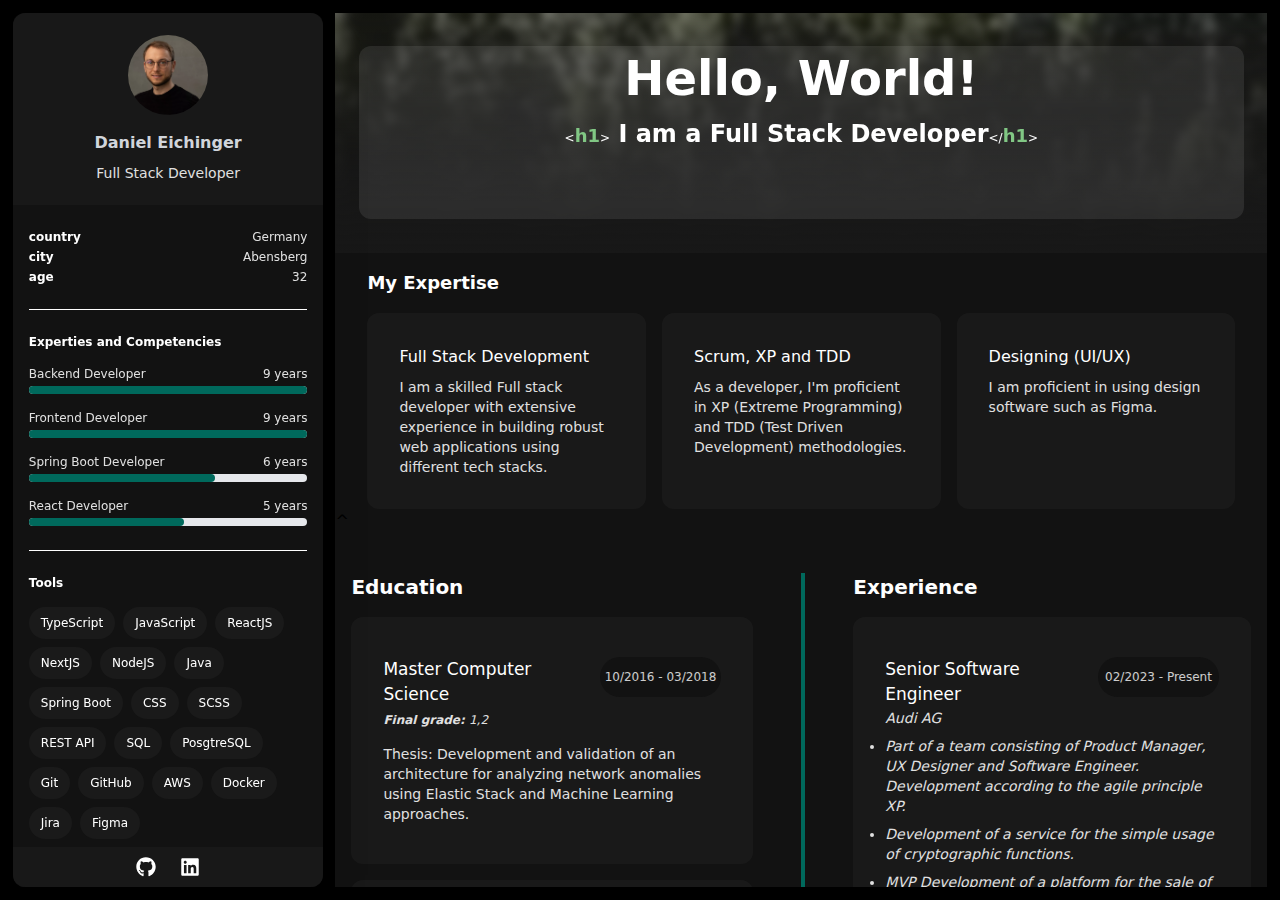
==== commit e7ae0871: "Update from https://github.com/oakdan/portfolio/commit/48b7d9be1c4811c516dbe95904ef076a083e7060" ====
--- a/index.html
+++ b/index.html
@@ -1 +1 @@
-<!DOCTYPE html><html lang="en"><head><meta charSet="utf-8"/><meta name="viewport" content="width=device-width"/><title>OakDan´s Portfolio</title><meta name="next-head-count" content="3"/><meta name="description" content="Check out my portfolio"/><meta name="format-detection" content="telephone=no"/><link rel="preload" href="./_next/static/css/4fff59e0863e8ba3.css" as="style" crossorigin=""/><link rel="stylesheet" href="./_next/static/css/4fff59e0863e8ba3.css" crossorigin="" data-n-g=""/><noscript data-n-css=""></noscript><script defer="" crossorigin="" nomodule="" src="./_next/static/chunks/polyfills-c67a75d1b6f99dc8.js"></script><script src="./_next/static/chunks/webpack-fdae5a0184dd3453.js" defer="" crossorigin=""></script><script src="./_next/static/chunks/framework-5429a50ba5373c56.js" defer="" crossorigin=""></script><script src="./_next/static/chunks/main-0795223d0b171781.js" defer="" crossorigin=""></script><script src="./_next/static/chunks/pages/_app-03f20ce55a30dfb0.js" defer="" crossorigin=""></script><script src="./_next/static/chunks/252f366e-e70b9f19fc48fcb6.js" defer="" crossorigin=""></script><script src="./_next/static/chunks/d7eeaac4-aa35a97cd8c5a0a8.js" defer="" crossorigin=""></script><script src="./_next/static/chunks/pages/index-a6ef43384870b1fa.js" defer="" crossorigin=""></script><script src="./_next/static/mpjKmRzwU4Nw1oxgrFljg/_buildManifest.js" defer="" crossorigin=""></script><script src="./_next/static/mpjKmRzwU4Nw1oxgrFljg/_ssgManifest.js" defer="" crossorigin=""></script></head><body><div id="__next"><div class="h-[calc(100dvh)] lg:p-[0.8rem] flex flex-col select-none font-circular"><div class="lg:hidden"><div class=" bg-DeepNightBlack text-LightGray w-full h-10 flex items-center justify-between px-2 lg:hidden relative"><div class="icon flex items-center gap-x-2"><span class="icon border-2 text-Green border-Green p-1 text-xl rounded-lg"><svg stroke="currentColor" fill="currentColor" stroke-width="0" viewBox="0 0 512 512" height="1em" width="1em" xmlns="http://www.w3.org/2000/svg"><path d="M256 8C119.043 8 8 119.083 8 256c0 136.997 111.043 248 248 248s248-111.003 248-248C504 119.083 392.957 8 256 8zm0 110c23.196 0 42 18.804 42 42s-18.804 42-42 42-42-18.804-42-42 18.804-42 42-42zm56 254c0 6.627-5.373 12-12 12h-88c-6.627 0-12-5.373-12-12v-24c0-6.627 5.373-12 12-12h12v-64h-12c-6.627 0-12-5.373-12-12v-24c0-6.627 5.373-12 12-12h64c6.627 0 12 5.373 12 12v100h12c6.627 0 12 5.373 12 12v24z"></path></svg></span><div class="text-Snow absolute -right-1 -bottom-1"><svg stroke="currentColor" fill="currentColor" stroke-width="0" viewBox="0 0 320 512" height="1em" width="1em" xmlns="http://www.w3.org/2000/svg"><path d="M302.189 329.126H196.105l55.831 135.993c3.889 9.428-.555 19.999-9.444 23.999l-49.165 21.427c-9.165 4-19.443-.571-23.332-9.714l-53.053-129.136-86.664 89.138C18.729 472.71 0 463.554 0 447.977V18.299C0 1.899 19.921-6.096 30.277 5.443l284.412 292.542c11.472 11.179 3.007 31.141-12.5 31.141z"></path></svg></div></div></div></div><div class="flex relative h-full justify-between gap-x-3"><div class="w-8/12 md:w-3/12 h-[calc(100dvh)] left-0 lg:rounded-xl -top-10 lg:top-0 lg:left-0 lg:h-full overflow-hidden bg-DeepNightBlack shadow-2xl z-50 lg:flex flex-col lg:relative hidden"><div class="headerr z-50 absolute bg-MidNightBlack backdrop-blur-sm inset-y-0 h-48 top-0 flex items-center justify-center w-full flex-col px-4 gap-y-4"><img alt="profile picture" loading="lazy" width="250" height="250" decoding="async" data-nimg="1" class="w-20 h-20 rounded-full" style="color:transparent" src=".//_next/static/media/daniel.d2a63abd.webp"/><div class="flex flex-col items-center justify-center"><span class="text-gray-300 text-base font-bold break-normal">Daniel Eichinger</span><span class="text-sm text-LightGray text-center mt-2">Full Stack Developer</span></div></div><div class="beech z-20 flex flex-col overflow-y-scroll pt-48 top-48 space-y-6 divide-y divide-white overflow-x-hidden no-scrollbar px-4"><div class="flex flex-col space-y-1 pt-6"><div class="flex items-center justify-between"><span class="text-Snow text-xs font-bold">country</span><span class="text-xs text-LightGray">Germany</span></div><div class="flex items-center justify-between"><span class="text-Snow text-xs font-bold">city</span><span class="text-xs text-LightGray">Abensberg</span></div><div class="flex items-center justify-between"><span class="text-Snow text-xs font-bold">age</span><span class="text-xs text-LightGray">32</span></div></div><div class="flex flex-col space-y-1 pt-6"><div class="flex flex-col gap-y-4"><span class="text-Snow text-xs font-bold bg-gradient-to-bl">Experties and Competencies</span><div class="flex flex-col space-y-4"><div class=""><div class="flex justify-between mb-1"><span class="text-xs text-LightGray">Backend Developer</span><span class="text-xs text-LightGray">9<!-- --> years</span></div><div class="w-full bg-gray-200 rounded-full h-2 dark:bg-gray-700"><div class="bg-Green h-2 rounded-full w-16 " style="width:100%"></div></div></div><div class=""><div class="flex justify-between mb-1"><span class="text-xs text-LightGray">Frontend Developer</span><span class="text-xs text-LightGray">9<!-- --> years</span></div><div class="w-full bg-gray-200 rounded-full h-2 dark:bg-gray-700"><div class="bg-Green h-2 rounded-full w-16 " style="width:100%"></div></div></div><div class=""><div class="flex justify-between mb-1"><span class="text-xs text-LightGray">Spring Boot Developer</span><span class="text-xs text-LightGray">6<!-- --> years</span></div><div class="w-full bg-gray-200 rounded-full h-2 dark:bg-gray-700"><div class="bg-Green h-2 rounded-full w-16 " style="width:66.66666666666666%"></div></div></div><div class=""><div class="flex justify-between mb-1"><span class="text-xs text-LightGray">React Developer</span><span class="text-xs text-LightGray">5<!-- --> years</span></div><div class="w-full bg-gray-200 rounded-full h-2 dark:bg-gray-700"><div class="bg-Green h-2 rounded-full w-16 " style="width:55.55555555555556%"></div></div></div></div></div></div><div class="flex flex-col space-y-1 pt-6"><div class="flex flex-col gap-y-4"><span class="text-Snow text-xs font-bold">Tools</span><div class="flex flex-wrap gap-2"><span class="py-2 px-3 text-xs text-Snow bg-EveningBlack rounded-full">TypeScript</span><span class="py-2 px-3 text-xs text-Snow bg-EveningBlack rounded-full">JavaScript</span><span class="py-2 px-3 text-xs text-Snow bg-EveningBlack rounded-full">ReactJS</span><span class="py-2 px-3 text-xs text-Snow bg-EveningBlack rounded-full">NextJS</span><span class="py-2 px-3 text-xs text-Snow bg-EveningBlack rounded-full">NodeJS</span><span class="py-2 px-3 text-xs text-Snow bg-EveningBlack rounded-full">Java</span><span class="py-2 px-3 text-xs text-Snow bg-EveningBlack rounded-full">Spring Boot</span><span class="py-2 px-3 text-xs text-Snow bg-EveningBlack rounded-full">CSS</span><span class="py-2 px-3 text-xs text-Snow bg-EveningBlack rounded-full">SCSS</span><span class="py-2 px-3 text-xs text-Snow bg-EveningBlack rounded-full">REST API</span><span class="py-2 px-3 text-xs text-Snow bg-EveningBlack rounded-full">SQL</span><span class="py-2 px-3 text-xs text-Snow bg-EveningBlack rounded-full">PosgtreSQL</span><span class="py-2 px-3 text-xs text-Snow bg-EveningBlack rounded-full">Git</span><span class="py-2 px-3 text-xs text-Snow bg-EveningBlack rounded-full">GitHub</span><span class="py-2 px-3 text-xs text-Snow bg-EveningBlack rounded-full">AWS</span><span class="py-2 px-3 text-xs text-Snow bg-EveningBlack rounded-full">Docker</span><span class="py-2 px-3 text-xs text-Snow bg-EveningBlack rounded-full">Jira</span><span class="py-2 px-3 text-xs text-Snow bg-EveningBlack rounded-full">Figma</span></div></div></div><div class="flex flex-col space-y-2 pt-6"><div class="flex flex-col"><span class="text-Snow text-xs font-bold">Email Address</span><span class="text-xs text-LightGray"><a href="mailto:Dany.Eichinger@gmail.com">Dany.Eichinger@gmail.com</a></span></div><div class="flex flex-col"><span class="text-Snow text-xs font-bold">Phone</span><a href="tel:+49 15150685649" class="text-xs text-LightGray">+49 15150685649</a></div></div><a target="_blank" class="flex flex-row text-LightGray items-center gap-x-4 pb-14 pt-4" href="/danieleichinger-resume.pdf"><span class="text-Snow text-sm">Download Resume</span><svg stroke="currentColor" fill="currentColor" stroke-width="0" viewBox="0 0 512 512" height="1em" width="1em" xmlns="http://www.w3.org/2000/svg"><path d="M216 0h80c13.3 0 24 10.7 24 24v168h87.7c17.8 0 26.7 21.5 14.1 34.1L269.7 378.3c-7.5 7.5-19.8 7.5-27.3 0L90.1 226.1c-12.6-12.6-3.7-34.1 14.1-34.1H192V24c0-13.3 10.7-24 24-24zm296 376v112c0 13.3-10.7 24-24 24H24c-13.3 0-24-10.7-24-24V376c0-13.3 10.7-24 24-24h146.7l49 49c20.1 20.1 52.5 20.1 72.6 0l49-49H488c13.3 0 24 10.7 24 24zm-124 88c0-11-9-20-20-20s-20 9-20 20 9 20 20 20 20-9 20-20zm64 0c0-11-9-20-20-20s-20 9-20 20 9 20 20 20 20-9 20-20z"></path></svg></a></div><div class="footer absolute flex justify-center space-x-6 text-xl items-center bottom-0 z-50 h-10 w-full bg-MidNightBlack text-Snow"><a target="_blank" rel="noreferrer" aria-label="Github" href="https://github.com/oakdan"><svg stroke="currentColor" fill="currentColor" stroke-width="0" viewBox="0 0 496 512" height="1em" width="1em" xmlns="http://www.w3.org/2000/svg"><path d="M165.9 397.4c0 2-2.3 3.6-5.2 3.6-3.3.3-5.6-1.3-5.6-3.6 0-2 2.3-3.6 5.2-3.6 3-.3 5.6 1.3 5.6 3.6zm-31.1-4.5c-.7 2 1.3 4.3 4.3 4.9 2.6 1 5.6 0 6.2-2s-1.3-4.3-4.3-5.2c-2.6-.7-5.5.3-6.2 2.3zm44.2-1.7c-2.9.7-4.9 2.6-4.6 4.9.3 2 2.9 3.3 5.9 2.6 2.9-.7 4.9-2.6 4.6-4.6-.3-1.9-3-3.2-5.9-2.9zM244.8 8C106.1 8 0 113.3 0 252c0 110.9 69.8 205.8 169.5 239.2 12.8 2.3 17.3-5.6 17.3-12.1 0-6.2-.3-40.4-.3-61.4 0 0-70 15-84.7-29.8 0 0-11.4-29.1-27.8-36.6 0 0-22.9-15.7 1.6-15.4 0 0 24.9 2 38.6 25.8 21.9 38.6 58.6 27.5 72.9 20.9 2.3-16 8.8-27.1 16-33.7-55.9-6.2-112.3-14.3-112.3-110.5 0-27.5 7.6-41.3 23.6-58.9-2.6-6.5-11.1-33.3 2.6-67.9 20.9-6.5 69 27 69 27 20-5.6 41.5-8.5 62.8-8.5s42.8 2.9 62.8 8.5c0 0 48.1-33.6 69-27 13.7 34.7 5.2 61.4 2.6 67.9 16 17.7 25.8 31.5 25.8 58.9 0 96.5-58.9 104.2-114.8 110.5 9.2 7.9 17 22.9 17 46.4 0 33.7-.3 75.4-.3 83.6 0 6.5 4.6 14.4 17.3 12.1C428.2 457.8 496 362.9 496 252 496 113.3 383.5 8 244.8 8zM97.2 352.9c-1.3 1-1 3.3.7 5.2 1.6 1.6 3.9 2.3 5.2 1 1.3-1 1-3.3-.7-5.2-1.6-1.6-3.9-2.3-5.2-1zm-10.8-8.1c-.7 1.3.3 2.9 2.3 3.9 1.6 1 3.6.7 4.3-.7.7-1.3-.3-2.9-2.3-3.9-2-.6-3.6-.3-4.3.7zm32.4 35.6c-1.6 1.3-1 4.3 1.3 6.2 2.3 2.3 5.2 2.6 6.5 1 1.3-1.3.7-4.3-1.3-6.2-2.2-2.3-5.2-2.6-6.5-1zm-11.4-14.7c-1.6 1-1.6 3.6 0 5.9 1.6 2.3 4.3 3.3 5.6 2.3 1.6-1.3 1.6-3.9 0-6.2-1.4-2.3-4-3.3-5.6-2z"></path></svg></a><a target="_blank" rel="noreferrer" aria-label="LinkedIn" href="https://www.linkedin.com/in/danieleichinger"><svg stroke="currentColor" fill="currentColor" stroke-width="0" viewBox="0 0 448 512" height="1em" width="1em" xmlns="http://www.w3.org/2000/svg"><path d="M416 32H31.9C14.3 32 0 46.5 0 64.3v383.4C0 465.5 14.3 480 31.9 480H416c17.6 0 32-14.5 32-32.3V64.3c0-17.8-14.4-32.3-32-32.3zM135.4 416H69V202.2h66.5V416zm-33.2-243c-21.3 0-38.5-17.3-38.5-38.5S80.9 96 102.2 96c21.2 0 38.5 17.3 38.5 38.5 0 21.3-17.2 38.5-38.5 38.5zm282.1 243h-66.4V312c0-24.8-.5-56.7-34.5-56.7-34.6 0-39.9 27-39.9 54.9V416h-66.4V202.2h63.7v29.2h.9c8.9-16.8 30.6-34.5 62.9-34.5 67.2 0 79.7 44.3 79.7 101.9V416z"></path></svg></a></div></div><div class="w-full h-auto lg:w-9/12 shadow-2xl bg-DeepNightBlack relative overflow-auto overflow-x-hidden no-scrollbar"><div class="Home-Page -z-10"><div class="relative backdrop-blur-sm w-full h-40 md:h-60 bg-fixed z-10 lg:bg-[url(&#x27;/images/background.webp&#x27;)] lg:bg-cover lg:bg-no-repeat"><div class="absolute inset-0 z-20 flex flex-col items-center justify-center w-full h-full bg-gradient-to-t from-MidNightBlack"><div class="bg-Black/5 backdrop-blur-sm w-full h-full"><div class="absolute inset-0 z-20 flex flex-col items-center py-6 justify-center w-full h-full bg-gradient-to-t from-MidNightBlack"><div class="bg-LightGray/10 w-[95%] h-[90%] px-4 py-2 rounded-xl overflow-hidden flex flex-col items-center"><div><h1 class="text-3xl sm:text-4xl xl:text-5xl text-Snow font-bold">Hello, World!</h1></div><div class="py-4 font-cascadia-normal text-Snow pb-4 text-xs h-20 lg:h-auto"><span>&lt;<span class="text-LightGreen sm:text-base xl:text-lg font-bold">h1</span>&gt;<span class="text-Snow sm:text-xl xl:text-2xl font-bold"> <!-- -->I am a Full Stack Developer</span>&lt;/<span class="text-LightGreen sm:text-base xl:text-lg font-bold">h1</span>&gt;</span></div></div></div></div></div></div><div class="px-2 md:px-8 py-4 text-lg font-bold text-Snow">My Expertise</div><div class="grid justify items-center grid-flow-row md:grid-cols-2 lg:grid-cols-3 grid-rows-auto gap-4 px-2 md:px-8 "><div class="h-full w-full boxShodow hover:transition-all !duration-200 hover:scale-[1.01] ease-linear rounded-xl"><div class="h-full space-y-2 p-8 card_stylings"><div class=" text-Snow">Full Stack Development</div><div class="text-sm text-LightGray font-normal">I am a skilled Full stack developer with extensive experience in building robust web applications using different tech stacks.</div></div></div><div class="h-full w-full boxShodow hover:transition-all !duration-200 hover:scale-[1.01] ease-linear rounded-xl"><div class="h-full space-y-2 p-8 card_stylings"><div class=" text-Snow">Scrum, XP and TDD</div><div class="text-sm text-LightGray font-normal">As a developer, I&#x27;m proficient in XP (Extreme Programming) and TDD (Test Driven Development) methodologies.</div></div></div><div class="h-full w-full boxShodow hover:transition-all !duration-200 hover:scale-[1.01] ease-linear rounded-xl"><div class="h-full space-y-2 p-8 card_stylings"><div class=" text-Snow">Designing (UI/UX)</div><div class="text-sm text-LightGray font-normal">I am proficient in using design software such as Figma.</div></div></div></div>^<div class="grid md:grid-cols-2 md:divide-x-4 md:divide-Green px-4 pb-2 pt-10"><div class="flex flex-col gap-y-4 order-2 md:order-1  md:mr-12"><div class="mt-10 md:mt-0 text-xl text-Snow font-semibold">Education</div><div class="keepItEmpty boxShodow hover:transition-all !duration-200 hover:scale-[1.01] ease-linear rounded-xl"><div class="card_stylings transition px-8 py-10"><div class="flex justify-between"><div class="flex-initial text-[17px] text-Snow font-medium">Master Computer Science</div><div class="flex justify-items-center justify-center text-LightGray bg-DeepNightBlack ml-2 w-32 h-10 text-xs rounded-full py-3 font-normal opacity-90 text-center"> <!-- -->10/2016 - 03/2018<!-- --> </div></div><div class="text-xs text-LightGray font-normal italic mt-1 "><span class="font-bold">Final grade: </span>1,2</div><div class="text-LightGray text-sm font-normal mt-4 ">Thesis: Development and validation of an architecture for analyzing network anomalies using Elastic Stack and Machine Learning approaches.</div></div></div><div class="keepItEmpty boxShodow hover:transition-all !duration-200 hover:scale-[1.01] ease-linear rounded-xl"><div class="card_stylings transition px-8 py-10"><div class="flex justify-between"><div class="flex-initial text-[17px] text-Snow font-medium">Bachelor Computer Science</div><div class="flex justify-items-center justify-center text-LightGray bg-DeepNightBlack ml-2 w-32 h-10 text-xs rounded-full py-3 font-normal opacity-90 text-center"> <!-- -->10/2011 - 03/2015<!-- --> </div></div><div class="text-xs text-LightGray font-normal italic mt-1 "><span class="font-bold">Final grade: </span>1,9</div><div class="text-LightGray text-sm font-normal mt-4 ">Thesis: Conceptual design and development of an application for file-based analysis of a machine visualization system with C# .NET.</div></div></div></div><div class="order-1 md:order-2"><div class="flex flex-col gap-y-4 md:ml-12"><div class=" md:pt-0 pt-4 text-xl text-Snow font-semibold">Experience</div><div class="h-full w-full boxShodow hover:transition-all !duration-200 hover:scale-[1.01] ease-linear rounded-xl"><div class="card_stylings transition px-8 py-10 "><div class="flex justify-between"><div class="flex-initial text-[17px] text-Snow font-medium">Senior Software Engineer</div><div class="flex justify-items-center justify-center text-LightGray bg-DeepNightBlack ml-2 w-32 h-10 text-xs rounded-full py-3 font-normal opacity-90 text-center"> <!-- -->02/2023 - Present<!-- --> </div></div><div class="text-sm text-LightGray font-normal italic">Audi AG</div><ul class="list-disc text-sm text-LightGray font-normal italic mt-1"><li class="mt-2">Part of a team consisting of Product Manager, UX Designer and Software Engineer. Development according to the agile principle XP.</li><li class="mt-2">Development of a service for the simple usage of cryptographic functions.</li><li class="mt-2">MVP Development of a platform for the sale of used vehicles (digitaltwin.audi).</li><li class="mt-2">Project management and development of a test process. Prototypical development of a visualization of test metrics.</li></ul></div></div><div class="h-full w-full boxShodow hover:transition-all !duration-200 hover:scale-[1.01] ease-linear rounded-xl"><div class="card_stylings transition px-8 py-10 "><div class="flex justify-between"><div class="flex-initial text-[17px] text-Snow font-medium">Senior Software Engineer</div><div class="flex justify-items-center justify-center text-LightGray bg-DeepNightBlack ml-2 w-32 h-10 text-xs rounded-full py-3 font-normal opacity-90 text-center"> <!-- -->04/2018 - 12/2018<!-- --> </div></div><div class="text-sm text-LightGray font-normal italic">MaibornWolff GmbH</div><ul class="list-disc text-sm text-LightGray font-normal italic mt-1"><li class="mt-2">Development of an application for managing industrial routers in an IoT context. Lead in the Frontend area.</li><li class="mt-2">Exchange with product owners and UX designers. Working method according to Scrum.</li></ul></div></div><div class="h-full w-full boxShodow hover:transition-all !duration-200 hover:scale-[1.01] ease-linear rounded-xl"><div class="card_stylings transition px-8 py-10 "><div class="flex justify-between"><div class="flex-initial text-[17px] text-Snow font-medium">Software Engineer</div><div class="flex justify-items-center justify-center text-LightGray bg-DeepNightBlack ml-2 w-32 h-10 text-xs rounded-full py-3 font-normal opacity-90 text-center"> <!-- -->04/2015 - 09/2017<!-- --> </div></div><div class="text-sm text-LightGray font-normal italic">BFFT GmbH</div><ul class="list-disc text-sm text-LightGray font-normal italic mt-1"><li class="mt-2">Development of various applications in the automotive sector. Both web and app development.</li><li class="mt-2">Gaining experience with software testing, Scrum and IT architecture</li></ul></div></div></div></div></div><div id="intro" class="mt-4 mb-10 lg:mb-0"><div class="flex h-10 items-center justify-between text-xs font-normal text-LightGray py-4 px-2 md:px-4 w-full bg-MidNightBlack"><div class="flex items-center"><div class="mr-1 text-base"><svg stroke="currentColor" fill="currentColor" stroke-width="0" viewBox="0 0 1024 1024" height="1em" width="1em" xmlns="http://www.w3.org/2000/svg"><path d="M512 64C264.6 64 64 264.6 64 512s200.6 448 448 448 448-200.6 448-448S759.4 64 512 64zm5.4 670c-110 0-173.4-73.2-173.4-194.9v-52.3C344 364.2 407.4 290 517.3 290c94.3 0 162.7 60.7 162.7 147.4 0 2.6-2.1 4.7-4.7 4.7h-56.7c-4.2 0-7.6-3.2-8-7.4-4-49.5-40-83.4-93-83.4-65.3 0-102.1 48.5-102.1 135.5v52.6c0 85.7 36.9 133.6 102.1 133.6 52.8 0 88.7-31.7 93-77.8.4-4.1 3.8-7.3 8-7.3h56.8c2.6 0 4.7 2.1 4.7 4.7 0 82.6-68.7 141.4-162.7 141.4z"></path></svg></div><span>2024 All Rights Reserved.</span></div><div class="hidden md:flex items-center"><div class="mr-1 text-base"><svg stroke="currentColor" fill="currentColor" stroke-width="0" viewBox="0 0 24 24" height="1em" width="1em" xmlns="http://www.w3.org/2000/svg"><path fill="none" d="M0 0h24v24H0z"></path><path d="M20 4H4c-1.1 0-1.99.9-1.99 2L2 18c0 1.1.9 2 2 2h16c1.1 0 2-.9 2-2V6c0-1.1-.9-2-2-2zm0 4l-8 5-8-5V6l8 5 8-5v2z"></path></svg></div><div>Dany.Eichinger@gmail.com</div></div></div></div></div></div></div></div></div><script id="__NEXT_DATA__" type="application/json" crossorigin="">{"props":{"pageProps":{}},"page":"/","query":{},"buildId":"mpjKmRzwU4Nw1oxgrFljg","assetPrefix":".","nextExport":true,"autoExport":true,"isFallback":false,"scriptLoader":[]}</script></body></html>+<!DOCTYPE html><html lang="en"><head><meta charSet="utf-8"/><meta name="viewport" content="width=device-width"/><title>OakDan´s Portfolio</title><meta name="next-head-count" content="3"/><meta name="description" content="Check out my portfolio"/><meta name="format-detection" content="telephone=no"/><link rel="preload" href="./_next/static/css/4fff59e0863e8ba3.css" as="style" crossorigin=""/><link rel="stylesheet" href="./_next/static/css/4fff59e0863e8ba3.css" crossorigin="" data-n-g=""/><noscript data-n-css=""></noscript><script defer="" crossorigin="" nomodule="" src="./_next/static/chunks/polyfills-c67a75d1b6f99dc8.js"></script><script src="./_next/static/chunks/webpack-fdae5a0184dd3453.js" defer="" crossorigin=""></script><script src="./_next/static/chunks/framework-5429a50ba5373c56.js" defer="" crossorigin=""></script><script src="./_next/static/chunks/main-0795223d0b171781.js" defer="" crossorigin=""></script><script src="./_next/static/chunks/pages/_app-e5ced7c69c37dca9.js" defer="" crossorigin=""></script><script src="./_next/static/chunks/252f366e-e70b9f19fc48fcb6.js" defer="" crossorigin=""></script><script src="./_next/static/chunks/d7eeaac4-aa35a97cd8c5a0a8.js" defer="" crossorigin=""></script><script src="./_next/static/chunks/pages/index-a6ef43384870b1fa.js" defer="" crossorigin=""></script><script src="./_next/static/8dZIjhoKV_6s-mdT79gkY/_buildManifest.js" defer="" crossorigin=""></script><script src="./_next/static/8dZIjhoKV_6s-mdT79gkY/_ssgManifest.js" defer="" crossorigin=""></script></head><body><div id="__next"><div class="h-[calc(100dvh)] lg:p-[0.8rem] flex flex-col select-none font-circular"><div class="lg:hidden"><div class=" bg-DeepNightBlack text-LightGray w-full h-10 flex items-center justify-between px-2 lg:hidden relative"><div class="icon flex items-center gap-x-2"><span class="icon border-2 text-Green border-Green p-1 text-xl rounded-lg"><svg stroke="currentColor" fill="currentColor" stroke-width="0" viewBox="0 0 512 512" height="1em" width="1em" xmlns="http://www.w3.org/2000/svg"><path d="M256 8C119.043 8 8 119.083 8 256c0 136.997 111.043 248 248 248s248-111.003 248-248C504 119.083 392.957 8 256 8zm0 110c23.196 0 42 18.804 42 42s-18.804 42-42 42-42-18.804-42-42 18.804-42 42-42zm56 254c0 6.627-5.373 12-12 12h-88c-6.627 0-12-5.373-12-12v-24c0-6.627 5.373-12 12-12h12v-64h-12c-6.627 0-12-5.373-12-12v-24c0-6.627 5.373-12 12-12h64c6.627 0 12 5.373 12 12v100h12c6.627 0 12 5.373 12 12v24z"></path></svg></span><div class="text-Snow absolute -right-1 -bottom-1"><svg stroke="currentColor" fill="currentColor" stroke-width="0" viewBox="0 0 320 512" height="1em" width="1em" xmlns="http://www.w3.org/2000/svg"><path d="M302.189 329.126H196.105l55.831 135.993c3.889 9.428-.555 19.999-9.444 23.999l-49.165 21.427c-9.165 4-19.443-.571-23.332-9.714l-53.053-129.136-86.664 89.138C18.729 472.71 0 463.554 0 447.977V18.299C0 1.899 19.921-6.096 30.277 5.443l284.412 292.542c11.472 11.179 3.007 31.141-12.5 31.141z"></path></svg></div></div></div></div><div class="flex relative h-full justify-between gap-x-3"><div class="w-8/12 md:w-3/12 h-[calc(100dvh)] left-0 lg:rounded-xl -top-10 lg:top-0 lg:left-0 lg:h-full overflow-hidden bg-DeepNightBlack shadow-2xl z-50 lg:flex flex-col lg:relative hidden"><div class="headerr z-50 absolute bg-MidNightBlack backdrop-blur-sm inset-y-0 h-48 top-0 flex items-center justify-center w-full flex-col px-4 gap-y-4"><img alt="profile picture" loading="lazy" width="1367" height="1367" decoding="async" data-nimg="1" class="w-20 h-20 rounded-full" style="color:transparent" src=".//_next/static/media/daniel.254cfa7e.webp"/><div class="flex flex-col items-center justify-center"><span class="text-gray-300 text-base font-bold break-normal">Daniel Eichinger</span><span class="text-sm text-LightGray text-center mt-2">Full Stack Developer</span></div></div><div class="beech z-20 flex flex-col overflow-y-scroll pt-48 top-48 space-y-6 divide-y divide-white overflow-x-hidden no-scrollbar px-4"><div class="flex flex-col space-y-1 pt-6"><div class="flex items-center justify-between"><span class="text-Snow text-xs font-bold">country</span><span class="text-xs text-LightGray">Germany</span></div><div class="flex items-center justify-between"><span class="text-Snow text-xs font-bold">city</span><span class="text-xs text-LightGray">Abensberg</span></div><div class="flex items-center justify-between"><span class="text-Snow text-xs font-bold">age</span><span class="text-xs text-LightGray">32</span></div></div><div class="flex flex-col space-y-1 pt-6"><div class="flex flex-col gap-y-4"><span class="text-Snow text-xs font-bold bg-gradient-to-bl">Experties and Competencies</span><div class="flex flex-col space-y-4"><div class=""><div class="flex justify-between mb-1"><span class="text-xs text-LightGray">Backend Developer</span><span class="text-xs text-LightGray">9<!-- --> years</span></div><div class="w-full bg-gray-200 rounded-full h-2 dark:bg-gray-700"><div class="bg-Green h-2 rounded-full w-16 " style="width:100%"></div></div></div><div class=""><div class="flex justify-between mb-1"><span class="text-xs text-LightGray">Frontend Developer</span><span class="text-xs text-LightGray">9<!-- --> years</span></div><div class="w-full bg-gray-200 rounded-full h-2 dark:bg-gray-700"><div class="bg-Green h-2 rounded-full w-16 " style="width:100%"></div></div></div><div class=""><div class="flex justify-between mb-1"><span class="text-xs text-LightGray">Spring Boot Developer</span><span class="text-xs text-LightGray">6<!-- --> years</span></div><div class="w-full bg-gray-200 rounded-full h-2 dark:bg-gray-700"><div class="bg-Green h-2 rounded-full w-16 " style="width:66.66666666666666%"></div></div></div><div class=""><div class="flex justify-between mb-1"><span class="text-xs text-LightGray">React Developer</span><span class="text-xs text-LightGray">5<!-- --> years</span></div><div class="w-full bg-gray-200 rounded-full h-2 dark:bg-gray-700"><div class="bg-Green h-2 rounded-full w-16 " style="width:55.55555555555556%"></div></div></div></div></div></div><div class="flex flex-col space-y-1 pt-6"><div class="flex flex-col gap-y-4"><span class="text-Snow text-xs font-bold">Tools</span><div class="flex flex-wrap gap-2"><span class="py-2 px-3 text-xs text-Snow bg-EveningBlack rounded-full">TypeScript</span><span class="py-2 px-3 text-xs text-Snow bg-EveningBlack rounded-full">JavaScript</span><span class="py-2 px-3 text-xs text-Snow bg-EveningBlack rounded-full">ReactJS</span><span class="py-2 px-3 text-xs text-Snow bg-EveningBlack rounded-full">NextJS</span><span class="py-2 px-3 text-xs text-Snow bg-EveningBlack rounded-full">NodeJS</span><span class="py-2 px-3 text-xs text-Snow bg-EveningBlack rounded-full">Java</span><span class="py-2 px-3 text-xs text-Snow bg-EveningBlack rounded-full">Spring Boot</span><span class="py-2 px-3 text-xs text-Snow bg-EveningBlack rounded-full">CSS</span><span class="py-2 px-3 text-xs text-Snow bg-EveningBlack rounded-full">SCSS</span><span class="py-2 px-3 text-xs text-Snow bg-EveningBlack rounded-full">REST API</span><span class="py-2 px-3 text-xs text-Snow bg-EveningBlack rounded-full">SQL</span><span class="py-2 px-3 text-xs text-Snow bg-EveningBlack rounded-full">PosgtreSQL</span><span class="py-2 px-3 text-xs text-Snow bg-EveningBlack rounded-full">Git</span><span class="py-2 px-3 text-xs text-Snow bg-EveningBlack rounded-full">GitHub</span><span class="py-2 px-3 text-xs text-Snow bg-EveningBlack rounded-full">AWS</span><span class="py-2 px-3 text-xs text-Snow bg-EveningBlack rounded-full">Docker</span><span class="py-2 px-3 text-xs text-Snow bg-EveningBlack rounded-full">Jira</span><span class="py-2 px-3 text-xs text-Snow bg-EveningBlack rounded-full">Figma</span></div></div></div><div class="flex flex-col space-y-2 pt-6"><div class="flex flex-col"><span class="text-Snow text-xs font-bold">Email Address</span><span class="text-xs text-LightGray"><a href="mailto:Dany.Eichinger@gmail.com">Dany.Eichinger@gmail.com</a></span></div></div><a target="_blank" class="flex flex-row text-LightGray items-center gap-x-4 pb-14 pt-4" href="/danieleichinger-resume.pdf"><span class="text-Snow text-sm">Download Resume</span><svg stroke="currentColor" fill="currentColor" stroke-width="0" viewBox="0 0 512 512" height="1em" width="1em" xmlns="http://www.w3.org/2000/svg"><path d="M216 0h80c13.3 0 24 10.7 24 24v168h87.7c17.8 0 26.7 21.5 14.1 34.1L269.7 378.3c-7.5 7.5-19.8 7.5-27.3 0L90.1 226.1c-12.6-12.6-3.7-34.1 14.1-34.1H192V24c0-13.3 10.7-24 24-24zm296 376v112c0 13.3-10.7 24-24 24H24c-13.3 0-24-10.7-24-24V376c0-13.3 10.7-24 24-24h146.7l49 49c20.1 20.1 52.5 20.1 72.6 0l49-49H488c13.3 0 24 10.7 24 24zm-124 88c0-11-9-20-20-20s-20 9-20 20 9 20 20 20 20-9 20-20zm64 0c0-11-9-20-20-20s-20 9-20 20 9 20 20 20 20-9 20-20z"></path></svg></a></div><div class="footer absolute flex justify-center space-x-6 text-xl items-center bottom-0 z-50 h-10 w-full bg-MidNightBlack text-Snow"><a target="_blank" rel="noreferrer" aria-label="Github" href="https://github.com/oakdan"><svg stroke="currentColor" fill="currentColor" stroke-width="0" viewBox="0 0 496 512" height="1em" width="1em" xmlns="http://www.w3.org/2000/svg"><path d="M165.9 397.4c0 2-2.3 3.6-5.2 3.6-3.3.3-5.6-1.3-5.6-3.6 0-2 2.3-3.6 5.2-3.6 3-.3 5.6 1.3 5.6 3.6zm-31.1-4.5c-.7 2 1.3 4.3 4.3 4.9 2.6 1 5.6 0 6.2-2s-1.3-4.3-4.3-5.2c-2.6-.7-5.5.3-6.2 2.3zm44.2-1.7c-2.9.7-4.9 2.6-4.6 4.9.3 2 2.9 3.3 5.9 2.6 2.9-.7 4.9-2.6 4.6-4.6-.3-1.9-3-3.2-5.9-2.9zM244.8 8C106.1 8 0 113.3 0 252c0 110.9 69.8 205.8 169.5 239.2 12.8 2.3 17.3-5.6 17.3-12.1 0-6.2-.3-40.4-.3-61.4 0 0-70 15-84.7-29.8 0 0-11.4-29.1-27.8-36.6 0 0-22.9-15.7 1.6-15.4 0 0 24.9 2 38.6 25.8 21.9 38.6 58.6 27.5 72.9 20.9 2.3-16 8.8-27.1 16-33.7-55.9-6.2-112.3-14.3-112.3-110.5 0-27.5 7.6-41.3 23.6-58.9-2.6-6.5-11.1-33.3 2.6-67.9 20.9-6.5 69 27 69 27 20-5.6 41.5-8.5 62.8-8.5s42.8 2.9 62.8 8.5c0 0 48.1-33.6 69-27 13.7 34.7 5.2 61.4 2.6 67.9 16 17.7 25.8 31.5 25.8 58.9 0 96.5-58.9 104.2-114.8 110.5 9.2 7.9 17 22.9 17 46.4 0 33.7-.3 75.4-.3 83.6 0 6.5 4.6 14.4 17.3 12.1C428.2 457.8 496 362.9 496 252 496 113.3 383.5 8 244.8 8zM97.2 352.9c-1.3 1-1 3.3.7 5.2 1.6 1.6 3.9 2.3 5.2 1 1.3-1 1-3.3-.7-5.2-1.6-1.6-3.9-2.3-5.2-1zm-10.8-8.1c-.7 1.3.3 2.9 2.3 3.9 1.6 1 3.6.7 4.3-.7.7-1.3-.3-2.9-2.3-3.9-2-.6-3.6-.3-4.3.7zm32.4 35.6c-1.6 1.3-1 4.3 1.3 6.2 2.3 2.3 5.2 2.6 6.5 1 1.3-1.3.7-4.3-1.3-6.2-2.2-2.3-5.2-2.6-6.5-1zm-11.4-14.7c-1.6 1-1.6 3.6 0 5.9 1.6 2.3 4.3 3.3 5.6 2.3 1.6-1.3 1.6-3.9 0-6.2-1.4-2.3-4-3.3-5.6-2z"></path></svg></a><a target="_blank" rel="noreferrer" aria-label="LinkedIn" href="https://www.linkedin.com/in/danieleichinger"><svg stroke="currentColor" fill="currentColor" stroke-width="0" viewBox="0 0 448 512" height="1em" width="1em" xmlns="http://www.w3.org/2000/svg"><path d="M416 32H31.9C14.3 32 0 46.5 0 64.3v383.4C0 465.5 14.3 480 31.9 480H416c17.6 0 32-14.5 32-32.3V64.3c0-17.8-14.4-32.3-32-32.3zM135.4 416H69V202.2h66.5V416zm-33.2-243c-21.3 0-38.5-17.3-38.5-38.5S80.9 96 102.2 96c21.2 0 38.5 17.3 38.5 38.5 0 21.3-17.2 38.5-38.5 38.5zm282.1 243h-66.4V312c0-24.8-.5-56.7-34.5-56.7-34.6 0-39.9 27-39.9 54.9V416h-66.4V202.2h63.7v29.2h.9c8.9-16.8 30.6-34.5 62.9-34.5 67.2 0 79.7 44.3 79.7 101.9V416z"></path></svg></a></div></div><div class="w-full h-auto lg:w-9/12 shadow-2xl bg-DeepNightBlack relative overflow-auto overflow-x-hidden no-scrollbar"><div class="Home-Page -z-10"><div class="relative backdrop-blur-sm w-full h-40 md:h-60 bg-fixed z-10 lg:bg-[url(&#x27;/images/background.webp&#x27;)] lg:bg-cover lg:bg-no-repeat"><div class="absolute inset-0 z-20 flex flex-col items-center justify-center w-full h-full bg-gradient-to-t from-MidNightBlack"><div class="bg-Black/5 backdrop-blur-sm w-full h-full"><div class="absolute inset-0 z-20 flex flex-col items-center py-6 justify-center w-full h-full bg-gradient-to-t from-MidNightBlack"><div class="bg-LightGray/10 w-[95%] h-[90%] px-4 py-2 rounded-xl overflow-hidden flex flex-col items-center"><div><h1 class="text-3xl sm:text-4xl xl:text-5xl text-Snow font-bold">Hello, World!</h1></div><div class="py-4 font-cascadia-normal text-Snow pb-4 text-xs h-20 lg:h-auto"><span>&lt;<span class="text-LightGreen sm:text-base xl:text-lg font-bold">h1</span>&gt;<span class="text-Snow sm:text-xl xl:text-2xl font-bold"> <!-- -->I am a Full Stack Developer</span>&lt;/<span class="text-LightGreen sm:text-base xl:text-lg font-bold">h1</span>&gt;</span></div></div></div></div></div></div><div class="px-2 md:px-8 py-4 text-lg font-bold text-Snow">My Expertise</div><div class="grid justify items-center grid-flow-row md:grid-cols-2 lg:grid-cols-3 grid-rows-auto gap-4 px-2 md:px-8 "><div class="h-full w-full boxShodow hover:transition-all !duration-200 hover:scale-[1.01] ease-linear rounded-xl"><div class="h-full space-y-2 p-8 card_stylings"><div class=" text-Snow">Full Stack Development</div><div class="text-sm text-LightGray font-normal">I am a skilled Full stack developer with extensive experience in building robust web applications using different tech stacks.</div></div></div><div class="h-full w-full boxShodow hover:transition-all !duration-200 hover:scale-[1.01] ease-linear rounded-xl"><div class="h-full space-y-2 p-8 card_stylings"><div class=" text-Snow">Scrum, XP and TDD</div><div class="text-sm text-LightGray font-normal">As a developer, I&#x27;m proficient in XP (Extreme Programming) and TDD (Test Driven Development) methodologies.</div></div></div><div class="h-full w-full boxShodow hover:transition-all !duration-200 hover:scale-[1.01] ease-linear rounded-xl"><div class="h-full space-y-2 p-8 card_stylings"><div class=" text-Snow">Designing (UI/UX)</div><div class="text-sm text-LightGray font-normal">I am proficient in using design software such as Figma.</div></div></div></div>^<div class="grid md:grid-cols-2 md:divide-x-4 md:divide-Green px-4 pb-2 pt-10"><div class="flex flex-col gap-y-4 order-2 md:order-1  md:mr-12"><div class="mt-10 md:mt-0 text-xl text-Snow font-semibold">Education</div><div class="keepItEmpty boxShodow hover:transition-all !duration-200 hover:scale-[1.01] ease-linear rounded-xl"><div class="card_stylings transition px-8 py-10"><div class="flex justify-between"><div class="flex-initial text-[17px] text-Snow font-medium">Master Computer Science</div><div class="flex justify-items-center justify-center text-LightGray bg-DeepNightBlack ml-2 w-32 h-10 text-xs rounded-full py-3 font-normal opacity-90 text-center"> <!-- -->10/2016 - 03/2018<!-- --> </div></div><div class="text-xs text-LightGray font-normal italic mt-1 "><span class="font-bold">Final grade: </span>1,2</div><div class="text-LightGray text-sm font-normal mt-4 ">Thesis: Development and validation of an architecture for analyzing network anomalies using Elastic Stack and Machine Learning approaches.</div></div></div><div class="keepItEmpty boxShodow hover:transition-all !duration-200 hover:scale-[1.01] ease-linear rounded-xl"><div class="card_stylings transition px-8 py-10"><div class="flex justify-between"><div class="flex-initial text-[17px] text-Snow font-medium">Bachelor Computer Science</div><div class="flex justify-items-center justify-center text-LightGray bg-DeepNightBlack ml-2 w-32 h-10 text-xs rounded-full py-3 font-normal opacity-90 text-center"> <!-- -->10/2011 - 03/2015<!-- --> </div></div><div class="text-xs text-LightGray font-normal italic mt-1 "><span class="font-bold">Final grade: </span>1,9</div><div class="text-LightGray text-sm font-normal mt-4 ">Thesis: Conceptual design and development of an application for file-based analysis of a machine visualization system with C# .NET.</div></div></div></div><div class="order-1 md:order-2"><div class="flex flex-col gap-y-4 md:ml-12"><div class=" md:pt-0 pt-4 text-xl text-Snow font-semibold">Experience</div><div class="h-full w-full boxShodow hover:transition-all !duration-200 hover:scale-[1.01] ease-linear rounded-xl"><div class="card_stylings transition px-8 py-10 "><div class="flex justify-between"><div class="flex-initial text-[17px] text-Snow font-medium">Senior Software Engineer</div><div class="flex justify-items-center justify-center text-LightGray bg-DeepNightBlack ml-2 w-32 h-10 text-xs rounded-full py-3 font-normal opacity-90 text-center"> <!-- -->02/2023 - Present<!-- --> </div></div><div class="text-sm text-LightGray font-normal italic">Audi AG</div><ul class="list-disc text-sm text-LightGray font-normal italic mt-1"><li class="mt-2">Part of a team consisting of Product Manager, UX Designer and Software Engineer. Development according to the agile principle XP.</li><li class="mt-2">Development of a service for the simple usage of cryptographic functions.</li><li class="mt-2">MVP Development of a platform for the sale of used vehicles (digitaltwin.audi).</li><li class="mt-2">Project management and development of a test process. Prototypical development of a visualization of test metrics.</li></ul></div></div><div class="h-full w-full boxShodow hover:transition-all !duration-200 hover:scale-[1.01] ease-linear rounded-xl"><div class="card_stylings transition px-8 py-10 "><div class="flex justify-between"><div class="flex-initial text-[17px] text-Snow font-medium">Senior Software Engineer</div><div class="flex justify-items-center justify-center text-LightGray bg-DeepNightBlack ml-2 w-32 h-10 text-xs rounded-full py-3 font-normal opacity-90 text-center"> <!-- -->04/2018 - 12/2018<!-- --> </div></div><div class="text-sm text-LightGray font-normal italic">MaibornWolff GmbH</div><ul class="list-disc text-sm text-LightGray font-normal italic mt-1"><li class="mt-2">Development of an application for managing industrial routers in an IoT context. Lead in the Frontend area.</li><li class="mt-2">Exchange with product owners and UX designers. Working method according to Scrum.</li></ul></div></div><div class="h-full w-full boxShodow hover:transition-all !duration-200 hover:scale-[1.01] ease-linear rounded-xl"><div class="card_stylings transition px-8 py-10 "><div class="flex justify-between"><div class="flex-initial text-[17px] text-Snow font-medium">Software Engineer</div><div class="flex justify-items-center justify-center text-LightGray bg-DeepNightBlack ml-2 w-32 h-10 text-xs rounded-full py-3 font-normal opacity-90 text-center"> <!-- -->04/2015 - 09/2017<!-- --> </div></div><div class="text-sm text-LightGray font-normal italic">BFFT GmbH</div><ul class="list-disc text-sm text-LightGray font-normal italic mt-1"><li class="mt-2">Development of various applications in the automotive sector. Both web and app development.</li><li class="mt-2">Gaining experience with software testing, Scrum and IT architecture</li></ul></div></div></div></div></div><div id="intro" class="mt-4 mb-10 lg:mb-0"><div class="flex h-10 items-center justify-between text-xs font-normal text-LightGray py-4 px-2 md:px-4 w-full bg-MidNightBlack"><div class="flex items-center"><div class="mr-1 text-base"><svg stroke="currentColor" fill="currentColor" stroke-width="0" viewBox="0 0 1024 1024" height="1em" width="1em" xmlns="http://www.w3.org/2000/svg"><path d="M512 64C264.6 64 64 264.6 64 512s200.6 448 448 448 448-200.6 448-448S759.4 64 512 64zm5.4 670c-110 0-173.4-73.2-173.4-194.9v-52.3C344 364.2 407.4 290 517.3 290c94.3 0 162.7 60.7 162.7 147.4 0 2.6-2.1 4.7-4.7 4.7h-56.7c-4.2 0-7.6-3.2-8-7.4-4-49.5-40-83.4-93-83.4-65.3 0-102.1 48.5-102.1 135.5v52.6c0 85.7 36.9 133.6 102.1 133.6 52.8 0 88.7-31.7 93-77.8.4-4.1 3.8-7.3 8-7.3h56.8c2.6 0 4.7 2.1 4.7 4.7 0 82.6-68.7 141.4-162.7 141.4z"></path></svg></div><span>2024 All Rights Reserved.</span></div><div class="hidden md:flex items-center"><div class="mr-1 text-base"><svg stroke="currentColor" fill="currentColor" stroke-width="0" viewBox="0 0 24 24" height="1em" width="1em" xmlns="http://www.w3.org/2000/svg"><path fill="none" d="M0 0h24v24H0z"></path><path d="M20 4H4c-1.1 0-1.99.9-1.99 2L2 18c0 1.1.9 2 2 2h16c1.1 0 2-.9 2-2V6c0-1.1-.9-2-2-2zm0 4l-8 5-8-5V6l8 5 8-5v2z"></path></svg></div><div>Dany.Eichinger@gmail.com</div></div></div></div></div></div></div></div></div><script id="__NEXT_DATA__" type="application/json" crossorigin="">{"props":{"pageProps":{}},"page":"/","query":{},"buildId":"8dZIjhoKV_6s-mdT79gkY","assetPrefix":".","nextExport":true,"autoExport":true,"isFallback":false,"scriptLoader":[]}</script></body></html>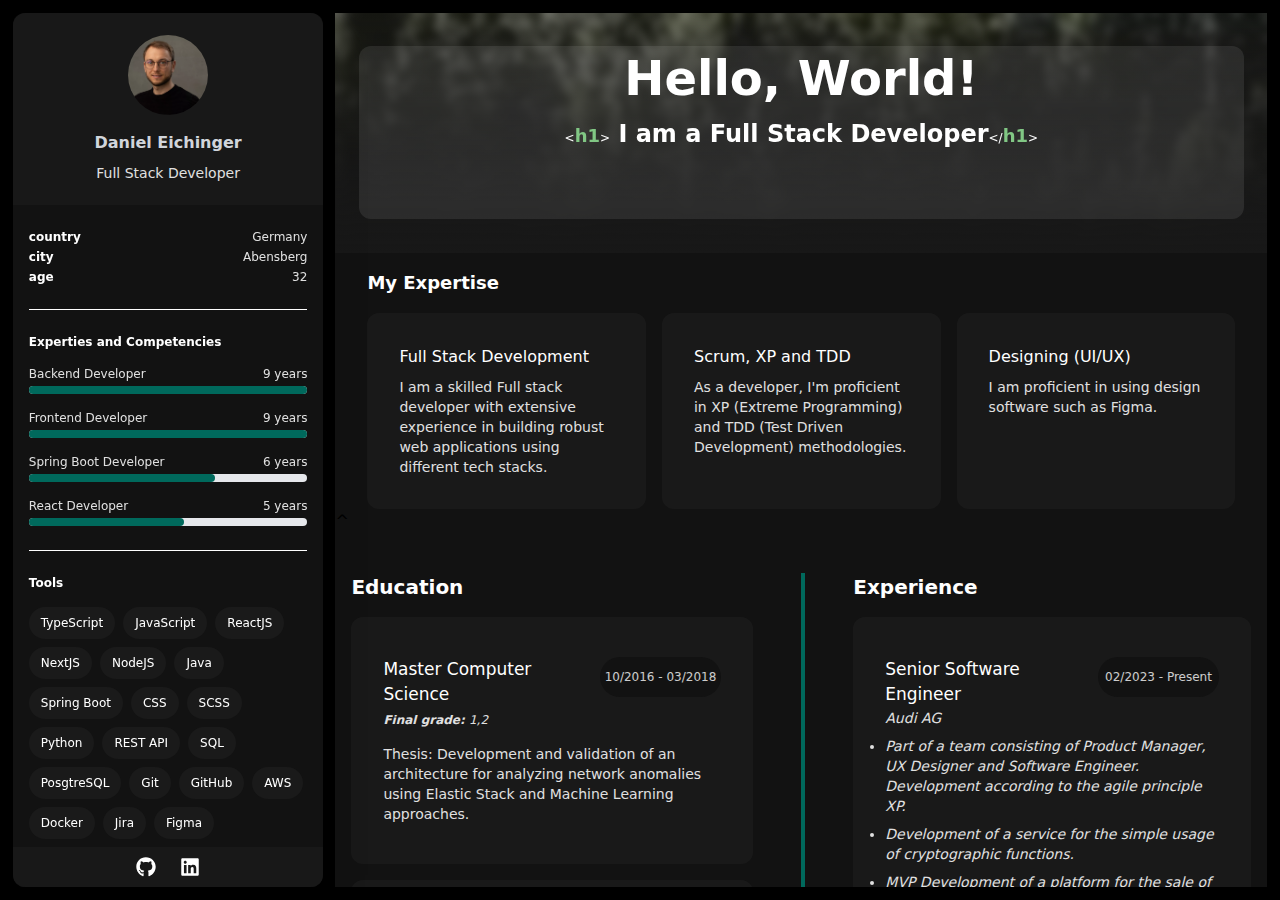
==== commit a0b93090: "Update from https://github.com/oakdan/portfolio/commit/d926bb69510f5f2129a62355b4d2dcc76db10efd" ====
--- a/index.html
+++ b/index.html
@@ -1 +1 @@
-<!DOCTYPE html><html lang="en"><head><meta charSet="utf-8"/><meta name="viewport" content="width=device-width"/><title>OakDan´s Portfolio</title><meta name="next-head-count" content="3"/><meta name="description" content="Check out my portfolio"/><meta name="format-detection" content="telephone=no"/><link rel="preload" href="./_next/static/css/4fff59e0863e8ba3.css" as="style" crossorigin=""/><link rel="stylesheet" href="./_next/static/css/4fff59e0863e8ba3.css" crossorigin="" data-n-g=""/><noscript data-n-css=""></noscript><script defer="" crossorigin="" nomodule="" src="./_next/static/chunks/polyfills-c67a75d1b6f99dc8.js"></script><script src="./_next/static/chunks/webpack-fdae5a0184dd3453.js" defer="" crossorigin=""></script><script src="./_next/static/chunks/framework-5429a50ba5373c56.js" defer="" crossorigin=""></script><script src="./_next/static/chunks/main-0795223d0b171781.js" defer="" crossorigin=""></script><script src="./_next/static/chunks/pages/_app-e5ced7c69c37dca9.js" defer="" crossorigin=""></script><script src="./_next/static/chunks/252f366e-e70b9f19fc48fcb6.js" defer="" crossorigin=""></script><script src="./_next/static/chunks/d7eeaac4-aa35a97cd8c5a0a8.js" defer="" crossorigin=""></script><script src="./_next/static/chunks/pages/index-a6ef43384870b1fa.js" defer="" crossorigin=""></script><script src="./_next/static/8dZIjhoKV_6s-mdT79gkY/_buildManifest.js" defer="" crossorigin=""></script><script src="./_next/static/8dZIjhoKV_6s-mdT79gkY/_ssgManifest.js" defer="" crossorigin=""></script></head><body><div id="__next"><div class="h-[calc(100dvh)] lg:p-[0.8rem] flex flex-col select-none font-circular"><div class="lg:hidden"><div class=" bg-DeepNightBlack text-LightGray w-full h-10 flex items-center justify-between px-2 lg:hidden relative"><div class="icon flex items-center gap-x-2"><span class="icon border-2 text-Green border-Green p-1 text-xl rounded-lg"><svg stroke="currentColor" fill="currentColor" stroke-width="0" viewBox="0 0 512 512" height="1em" width="1em" xmlns="http://www.w3.org/2000/svg"><path d="M256 8C119.043 8 8 119.083 8 256c0 136.997 111.043 248 248 248s248-111.003 248-248C504 119.083 392.957 8 256 8zm0 110c23.196 0 42 18.804 42 42s-18.804 42-42 42-42-18.804-42-42 18.804-42 42-42zm56 254c0 6.627-5.373 12-12 12h-88c-6.627 0-12-5.373-12-12v-24c0-6.627 5.373-12 12-12h12v-64h-12c-6.627 0-12-5.373-12-12v-24c0-6.627 5.373-12 12-12h64c6.627 0 12 5.373 12 12v100h12c6.627 0 12 5.373 12 12v24z"></path></svg></span><div class="text-Snow absolute -right-1 -bottom-1"><svg stroke="currentColor" fill="currentColor" stroke-width="0" viewBox="0 0 320 512" height="1em" width="1em" xmlns="http://www.w3.org/2000/svg"><path d="M302.189 329.126H196.105l55.831 135.993c3.889 9.428-.555 19.999-9.444 23.999l-49.165 21.427c-9.165 4-19.443-.571-23.332-9.714l-53.053-129.136-86.664 89.138C18.729 472.71 0 463.554 0 447.977V18.299C0 1.899 19.921-6.096 30.277 5.443l284.412 292.542c11.472 11.179 3.007 31.141-12.5 31.141z"></path></svg></div></div></div></div><div class="flex relative h-full justify-between gap-x-3"><div class="w-8/12 md:w-3/12 h-[calc(100dvh)] left-0 lg:rounded-xl -top-10 lg:top-0 lg:left-0 lg:h-full overflow-hidden bg-DeepNightBlack shadow-2xl z-50 lg:flex flex-col lg:relative hidden"><div class="headerr z-50 absolute bg-MidNightBlack backdrop-blur-sm inset-y-0 h-48 top-0 flex items-center justify-center w-full flex-col px-4 gap-y-4"><img alt="profile picture" loading="lazy" width="1367" height="1367" decoding="async" data-nimg="1" class="w-20 h-20 rounded-full" style="color:transparent" src=".//_next/static/media/daniel.254cfa7e.webp"/><div class="flex flex-col items-center justify-center"><span class="text-gray-300 text-base font-bold break-normal">Daniel Eichinger</span><span class="text-sm text-LightGray text-center mt-2">Full Stack Developer</span></div></div><div class="beech z-20 flex flex-col overflow-y-scroll pt-48 top-48 space-y-6 divide-y divide-white overflow-x-hidden no-scrollbar px-4"><div class="flex flex-col space-y-1 pt-6"><div class="flex items-center justify-between"><span class="text-Snow text-xs font-bold">country</span><span class="text-xs text-LightGray">Germany</span></div><div class="flex items-center justify-between"><span class="text-Snow text-xs font-bold">city</span><span class="text-xs text-LightGray">Abensberg</span></div><div class="flex items-center justify-between"><span class="text-Snow text-xs font-bold">age</span><span class="text-xs text-LightGray">32</span></div></div><div class="flex flex-col space-y-1 pt-6"><div class="flex flex-col gap-y-4"><span class="text-Snow text-xs font-bold bg-gradient-to-bl">Experties and Competencies</span><div class="flex flex-col space-y-4"><div class=""><div class="flex justify-between mb-1"><span class="text-xs text-LightGray">Backend Developer</span><span class="text-xs text-LightGray">9<!-- --> years</span></div><div class="w-full bg-gray-200 rounded-full h-2 dark:bg-gray-700"><div class="bg-Green h-2 rounded-full w-16 " style="width:100%"></div></div></div><div class=""><div class="flex justify-between mb-1"><span class="text-xs text-LightGray">Frontend Developer</span><span class="text-xs text-LightGray">9<!-- --> years</span></div><div class="w-full bg-gray-200 rounded-full h-2 dark:bg-gray-700"><div class="bg-Green h-2 rounded-full w-16 " style="width:100%"></div></div></div><div class=""><div class="flex justify-between mb-1"><span class="text-xs text-LightGray">Spring Boot Developer</span><span class="text-xs text-LightGray">6<!-- --> years</span></div><div class="w-full bg-gray-200 rounded-full h-2 dark:bg-gray-700"><div class="bg-Green h-2 rounded-full w-16 " style="width:66.66666666666666%"></div></div></div><div class=""><div class="flex justify-between mb-1"><span class="text-xs text-LightGray">React Developer</span><span class="text-xs text-LightGray">5<!-- --> years</span></div><div class="w-full bg-gray-200 rounded-full h-2 dark:bg-gray-700"><div class="bg-Green h-2 rounded-full w-16 " style="width:55.55555555555556%"></div></div></div></div></div></div><div class="flex flex-col space-y-1 pt-6"><div class="flex flex-col gap-y-4"><span class="text-Snow text-xs font-bold">Tools</span><div class="flex flex-wrap gap-2"><span class="py-2 px-3 text-xs text-Snow bg-EveningBlack rounded-full">TypeScript</span><span class="py-2 px-3 text-xs text-Snow bg-EveningBlack rounded-full">JavaScript</span><span class="py-2 px-3 text-xs text-Snow bg-EveningBlack rounded-full">ReactJS</span><span class="py-2 px-3 text-xs text-Snow bg-EveningBlack rounded-full">NextJS</span><span class="py-2 px-3 text-xs text-Snow bg-EveningBlack rounded-full">NodeJS</span><span class="py-2 px-3 text-xs text-Snow bg-EveningBlack rounded-full">Java</span><span class="py-2 px-3 text-xs text-Snow bg-EveningBlack rounded-full">Spring Boot</span><span class="py-2 px-3 text-xs text-Snow bg-EveningBlack rounded-full">CSS</span><span class="py-2 px-3 text-xs text-Snow bg-EveningBlack rounded-full">SCSS</span><span class="py-2 px-3 text-xs text-Snow bg-EveningBlack rounded-full">REST API</span><span class="py-2 px-3 text-xs text-Snow bg-EveningBlack rounded-full">SQL</span><span class="py-2 px-3 text-xs text-Snow bg-EveningBlack rounded-full">PosgtreSQL</span><span class="py-2 px-3 text-xs text-Snow bg-EveningBlack rounded-full">Git</span><span class="py-2 px-3 text-xs text-Snow bg-EveningBlack rounded-full">GitHub</span><span class="py-2 px-3 text-xs text-Snow bg-EveningBlack rounded-full">AWS</span><span class="py-2 px-3 text-xs text-Snow bg-EveningBlack rounded-full">Docker</span><span class="py-2 px-3 text-xs text-Snow bg-EveningBlack rounded-full">Jira</span><span class="py-2 px-3 text-xs text-Snow bg-EveningBlack rounded-full">Figma</span></div></div></div><div class="flex flex-col space-y-2 pt-6"><div class="flex flex-col"><span class="text-Snow text-xs font-bold">Email Address</span><span class="text-xs text-LightGray"><a href="mailto:Dany.Eichinger@gmail.com">Dany.Eichinger@gmail.com</a></span></div></div><a target="_blank" class="flex flex-row text-LightGray items-center gap-x-4 pb-14 pt-4" href="/danieleichinger-resume.pdf"><span class="text-Snow text-sm">Download Resume</span><svg stroke="currentColor" fill="currentColor" stroke-width="0" viewBox="0 0 512 512" height="1em" width="1em" xmlns="http://www.w3.org/2000/svg"><path d="M216 0h80c13.3 0 24 10.7 24 24v168h87.7c17.8 0 26.7 21.5 14.1 34.1L269.7 378.3c-7.5 7.5-19.8 7.5-27.3 0L90.1 226.1c-12.6-12.6-3.7-34.1 14.1-34.1H192V24c0-13.3 10.7-24 24-24zm296 376v112c0 13.3-10.7 24-24 24H24c-13.3 0-24-10.7-24-24V376c0-13.3 10.7-24 24-24h146.7l49 49c20.1 20.1 52.5 20.1 72.6 0l49-49H488c13.3 0 24 10.7 24 24zm-124 88c0-11-9-20-20-20s-20 9-20 20 9 20 20 20 20-9 20-20zm64 0c0-11-9-20-20-20s-20 9-20 20 9 20 20 20 20-9 20-20z"></path></svg></a></div><div class="footer absolute flex justify-center space-x-6 text-xl items-center bottom-0 z-50 h-10 w-full bg-MidNightBlack text-Snow"><a target="_blank" rel="noreferrer" aria-label="Github" href="https://github.com/oakdan"><svg stroke="currentColor" fill="currentColor" stroke-width="0" viewBox="0 0 496 512" height="1em" width="1em" xmlns="http://www.w3.org/2000/svg"><path d="M165.9 397.4c0 2-2.3 3.6-5.2 3.6-3.3.3-5.6-1.3-5.6-3.6 0-2 2.3-3.6 5.2-3.6 3-.3 5.6 1.3 5.6 3.6zm-31.1-4.5c-.7 2 1.3 4.3 4.3 4.9 2.6 1 5.6 0 6.2-2s-1.3-4.3-4.3-5.2c-2.6-.7-5.5.3-6.2 2.3zm44.2-1.7c-2.9.7-4.9 2.6-4.6 4.9.3 2 2.9 3.3 5.9 2.6 2.9-.7 4.9-2.6 4.6-4.6-.3-1.9-3-3.2-5.9-2.9zM244.8 8C106.1 8 0 113.3 0 252c0 110.9 69.8 205.8 169.5 239.2 12.8 2.3 17.3-5.6 17.3-12.1 0-6.2-.3-40.4-.3-61.4 0 0-70 15-84.7-29.8 0 0-11.4-29.1-27.8-36.6 0 0-22.9-15.7 1.6-15.4 0 0 24.9 2 38.6 25.8 21.9 38.6 58.6 27.5 72.9 20.9 2.3-16 8.8-27.1 16-33.7-55.9-6.2-112.3-14.3-112.3-110.5 0-27.5 7.6-41.3 23.6-58.9-2.6-6.5-11.1-33.3 2.6-67.9 20.9-6.5 69 27 69 27 20-5.6 41.5-8.5 62.8-8.5s42.8 2.9 62.8 8.5c0 0 48.1-33.6 69-27 13.7 34.7 5.2 61.4 2.6 67.9 16 17.7 25.8 31.5 25.8 58.9 0 96.5-58.9 104.2-114.8 110.5 9.2 7.9 17 22.9 17 46.4 0 33.7-.3 75.4-.3 83.6 0 6.5 4.6 14.4 17.3 12.1C428.2 457.8 496 362.9 496 252 496 113.3 383.5 8 244.8 8zM97.2 352.9c-1.3 1-1 3.3.7 5.2 1.6 1.6 3.9 2.3 5.2 1 1.3-1 1-3.3-.7-5.2-1.6-1.6-3.9-2.3-5.2-1zm-10.8-8.1c-.7 1.3.3 2.9 2.3 3.9 1.6 1 3.6.7 4.3-.7.7-1.3-.3-2.9-2.3-3.9-2-.6-3.6-.3-4.3.7zm32.4 35.6c-1.6 1.3-1 4.3 1.3 6.2 2.3 2.3 5.2 2.6 6.5 1 1.3-1.3.7-4.3-1.3-6.2-2.2-2.3-5.2-2.6-6.5-1zm-11.4-14.7c-1.6 1-1.6 3.6 0 5.9 1.6 2.3 4.3 3.3 5.6 2.3 1.6-1.3 1.6-3.9 0-6.2-1.4-2.3-4-3.3-5.6-2z"></path></svg></a><a target="_blank" rel="noreferrer" aria-label="LinkedIn" href="https://www.linkedin.com/in/danieleichinger"><svg stroke="currentColor" fill="currentColor" stroke-width="0" viewBox="0 0 448 512" height="1em" width="1em" xmlns="http://www.w3.org/2000/svg"><path d="M416 32H31.9C14.3 32 0 46.5 0 64.3v383.4C0 465.5 14.3 480 31.9 480H416c17.6 0 32-14.5 32-32.3V64.3c0-17.8-14.4-32.3-32-32.3zM135.4 416H69V202.2h66.5V416zm-33.2-243c-21.3 0-38.5-17.3-38.5-38.5S80.9 96 102.2 96c21.2 0 38.5 17.3 38.5 38.5 0 21.3-17.2 38.5-38.5 38.5zm282.1 243h-66.4V312c0-24.8-.5-56.7-34.5-56.7-34.6 0-39.9 27-39.9 54.9V416h-66.4V202.2h63.7v29.2h.9c8.9-16.8 30.6-34.5 62.9-34.5 67.2 0 79.7 44.3 79.7 101.9V416z"></path></svg></a></div></div><div class="w-full h-auto lg:w-9/12 shadow-2xl bg-DeepNightBlack relative overflow-auto overflow-x-hidden no-scrollbar"><div class="Home-Page -z-10"><div class="relative backdrop-blur-sm w-full h-40 md:h-60 bg-fixed z-10 lg:bg-[url(&#x27;/images/background.webp&#x27;)] lg:bg-cover lg:bg-no-repeat"><div class="absolute inset-0 z-20 flex flex-col items-center justify-center w-full h-full bg-gradient-to-t from-MidNightBlack"><div class="bg-Black/5 backdrop-blur-sm w-full h-full"><div class="absolute inset-0 z-20 flex flex-col items-center py-6 justify-center w-full h-full bg-gradient-to-t from-MidNightBlack"><div class="bg-LightGray/10 w-[95%] h-[90%] px-4 py-2 rounded-xl overflow-hidden flex flex-col items-center"><div><h1 class="text-3xl sm:text-4xl xl:text-5xl text-Snow font-bold">Hello, World!</h1></div><div class="py-4 font-cascadia-normal text-Snow pb-4 text-xs h-20 lg:h-auto"><span>&lt;<span class="text-LightGreen sm:text-base xl:text-lg font-bold">h1</span>&gt;<span class="text-Snow sm:text-xl xl:text-2xl font-bold"> <!-- -->I am a Full Stack Developer</span>&lt;/<span class="text-LightGreen sm:text-base xl:text-lg font-bold">h1</span>&gt;</span></div></div></div></div></div></div><div class="px-2 md:px-8 py-4 text-lg font-bold text-Snow">My Expertise</div><div class="grid justify items-center grid-flow-row md:grid-cols-2 lg:grid-cols-3 grid-rows-auto gap-4 px-2 md:px-8 "><div class="h-full w-full boxShodow hover:transition-all !duration-200 hover:scale-[1.01] ease-linear rounded-xl"><div class="h-full space-y-2 p-8 card_stylings"><div class=" text-Snow">Full Stack Development</div><div class="text-sm text-LightGray font-normal">I am a skilled Full stack developer with extensive experience in building robust web applications using different tech stacks.</div></div></div><div class="h-full w-full boxShodow hover:transition-all !duration-200 hover:scale-[1.01] ease-linear rounded-xl"><div class="h-full space-y-2 p-8 card_stylings"><div class=" text-Snow">Scrum, XP and TDD</div><div class="text-sm text-LightGray font-normal">As a developer, I&#x27;m proficient in XP (Extreme Programming) and TDD (Test Driven Development) methodologies.</div></div></div><div class="h-full w-full boxShodow hover:transition-all !duration-200 hover:scale-[1.01] ease-linear rounded-xl"><div class="h-full space-y-2 p-8 card_stylings"><div class=" text-Snow">Designing (UI/UX)</div><div class="text-sm text-LightGray font-normal">I am proficient in using design software such as Figma.</div></div></div></div>^<div class="grid md:grid-cols-2 md:divide-x-4 md:divide-Green px-4 pb-2 pt-10"><div class="flex flex-col gap-y-4 order-2 md:order-1  md:mr-12"><div class="mt-10 md:mt-0 text-xl text-Snow font-semibold">Education</div><div class="keepItEmpty boxShodow hover:transition-all !duration-200 hover:scale-[1.01] ease-linear rounded-xl"><div class="card_stylings transition px-8 py-10"><div class="flex justify-between"><div class="flex-initial text-[17px] text-Snow font-medium">Master Computer Science</div><div class="flex justify-items-center justify-center text-LightGray bg-DeepNightBlack ml-2 w-32 h-10 text-xs rounded-full py-3 font-normal opacity-90 text-center"> <!-- -->10/2016 - 03/2018<!-- --> </div></div><div class="text-xs text-LightGray font-normal italic mt-1 "><span class="font-bold">Final grade: </span>1,2</div><div class="text-LightGray text-sm font-normal mt-4 ">Thesis: Development and validation of an architecture for analyzing network anomalies using Elastic Stack and Machine Learning approaches.</div></div></div><div class="keepItEmpty boxShodow hover:transition-all !duration-200 hover:scale-[1.01] ease-linear rounded-xl"><div class="card_stylings transition px-8 py-10"><div class="flex justify-between"><div class="flex-initial text-[17px] text-Snow font-medium">Bachelor Computer Science</div><div class="flex justify-items-center justify-center text-LightGray bg-DeepNightBlack ml-2 w-32 h-10 text-xs rounded-full py-3 font-normal opacity-90 text-center"> <!-- -->10/2011 - 03/2015<!-- --> </div></div><div class="text-xs text-LightGray font-normal italic mt-1 "><span class="font-bold">Final grade: </span>1,9</div><div class="text-LightGray text-sm font-normal mt-4 ">Thesis: Conceptual design and development of an application for file-based analysis of a machine visualization system with C# .NET.</div></div></div></div><div class="order-1 md:order-2"><div class="flex flex-col gap-y-4 md:ml-12"><div class=" md:pt-0 pt-4 text-xl text-Snow font-semibold">Experience</div><div class="h-full w-full boxShodow hover:transition-all !duration-200 hover:scale-[1.01] ease-linear rounded-xl"><div class="card_stylings transition px-8 py-10 "><div class="flex justify-between"><div class="flex-initial text-[17px] text-Snow font-medium">Senior Software Engineer</div><div class="flex justify-items-center justify-center text-LightGray bg-DeepNightBlack ml-2 w-32 h-10 text-xs rounded-full py-3 font-normal opacity-90 text-center"> <!-- -->02/2023 - Present<!-- --> </div></div><div class="text-sm text-LightGray font-normal italic">Audi AG</div><ul class="list-disc text-sm text-LightGray font-normal italic mt-1"><li class="mt-2">Part of a team consisting of Product Manager, UX Designer and Software Engineer. Development according to the agile principle XP.</li><li class="mt-2">Development of a service for the simple usage of cryptographic functions.</li><li class="mt-2">MVP Development of a platform for the sale of used vehicles (digitaltwin.audi).</li><li class="mt-2">Project management and development of a test process. Prototypical development of a visualization of test metrics.</li></ul></div></div><div class="h-full w-full boxShodow hover:transition-all !duration-200 hover:scale-[1.01] ease-linear rounded-xl"><div class="card_stylings transition px-8 py-10 "><div class="flex justify-between"><div class="flex-initial text-[17px] text-Snow font-medium">Senior Software Engineer</div><div class="flex justify-items-center justify-center text-LightGray bg-DeepNightBlack ml-2 w-32 h-10 text-xs rounded-full py-3 font-normal opacity-90 text-center"> <!-- -->04/2018 - 12/2018<!-- --> </div></div><div class="text-sm text-LightGray font-normal italic">MaibornWolff GmbH</div><ul class="list-disc text-sm text-LightGray font-normal italic mt-1"><li class="mt-2">Development of an application for managing industrial routers in an IoT context. Lead in the Frontend area.</li><li class="mt-2">Exchange with product owners and UX designers. Working method according to Scrum.</li></ul></div></div><div class="h-full w-full boxShodow hover:transition-all !duration-200 hover:scale-[1.01] ease-linear rounded-xl"><div class="card_stylings transition px-8 py-10 "><div class="flex justify-between"><div class="flex-initial text-[17px] text-Snow font-medium">Software Engineer</div><div class="flex justify-items-center justify-center text-LightGray bg-DeepNightBlack ml-2 w-32 h-10 text-xs rounded-full py-3 font-normal opacity-90 text-center"> <!-- -->04/2015 - 09/2017<!-- --> </div></div><div class="text-sm text-LightGray font-normal italic">BFFT GmbH</div><ul class="list-disc text-sm text-LightGray font-normal italic mt-1"><li class="mt-2">Development of various applications in the automotive sector. Both web and app development.</li><li class="mt-2">Gaining experience with software testing, Scrum and IT architecture</li></ul></div></div></div></div></div><div id="intro" class="mt-4 mb-10 lg:mb-0"><div class="flex h-10 items-center justify-between text-xs font-normal text-LightGray py-4 px-2 md:px-4 w-full bg-MidNightBlack"><div class="flex items-center"><div class="mr-1 text-base"><svg stroke="currentColor" fill="currentColor" stroke-width="0" viewBox="0 0 1024 1024" height="1em" width="1em" xmlns="http://www.w3.org/2000/svg"><path d="M512 64C264.6 64 64 264.6 64 512s200.6 448 448 448 448-200.6 448-448S759.4 64 512 64zm5.4 670c-110 0-173.4-73.2-173.4-194.9v-52.3C344 364.2 407.4 290 517.3 290c94.3 0 162.7 60.7 162.7 147.4 0 2.6-2.1 4.7-4.7 4.7h-56.7c-4.2 0-7.6-3.2-8-7.4-4-49.5-40-83.4-93-83.4-65.3 0-102.1 48.5-102.1 135.5v52.6c0 85.7 36.9 133.6 102.1 133.6 52.8 0 88.7-31.7 93-77.8.4-4.1 3.8-7.3 8-7.3h56.8c2.6 0 4.7 2.1 4.7 4.7 0 82.6-68.7 141.4-162.7 141.4z"></path></svg></div><span>2024 All Rights Reserved.</span></div><div class="hidden md:flex items-center"><div class="mr-1 text-base"><svg stroke="currentColor" fill="currentColor" stroke-width="0" viewBox="0 0 24 24" height="1em" width="1em" xmlns="http://www.w3.org/2000/svg"><path fill="none" d="M0 0h24v24H0z"></path><path d="M20 4H4c-1.1 0-1.99.9-1.99 2L2 18c0 1.1.9 2 2 2h16c1.1 0 2-.9 2-2V6c0-1.1-.9-2-2-2zm0 4l-8 5-8-5V6l8 5 8-5v2z"></path></svg></div><div>Dany.Eichinger@gmail.com</div></div></div></div></div></div></div></div></div><script id="__NEXT_DATA__" type="application/json" crossorigin="">{"props":{"pageProps":{}},"page":"/","query":{},"buildId":"8dZIjhoKV_6s-mdT79gkY","assetPrefix":".","nextExport":true,"autoExport":true,"isFallback":false,"scriptLoader":[]}</script></body></html>+<!DOCTYPE html><html lang="en"><head><meta charSet="utf-8"/><meta name="viewport" content="width=device-width"/><title>OakDan´s Portfolio</title><meta name="next-head-count" content="3"/><meta name="description" content="Check out my portfolio"/><meta name="format-detection" content="telephone=no"/><link rel="preload" href="./_next/static/css/5f29d2087bbf87c0.css" as="style"/><link rel="stylesheet" href="./_next/static/css/5f29d2087bbf87c0.css" data-n-g=""/><noscript data-n-css=""></noscript><script defer="" nomodule="" src="./_next/static/chunks/polyfills-78c92fac7aa8fdd8.js"></script><script src="./_next/static/chunks/webpack-fdae5a0184dd3453.js" defer=""></script><script src="./_next/static/chunks/framework-2c16ac744b6cdea6.js" defer=""></script><script src="./_next/static/chunks/main-445c1be0d4195096.js" defer=""></script><script src="./_next/static/chunks/pages/_app-8f1c6518495a1609.js" defer=""></script><script src="./_next/static/chunks/252f366e-2edfeca3c738d374.js" defer=""></script><script src="./_next/static/chunks/d7eeaac4-4afff9ea997ae60a.js" defer=""></script><script src="./_next/static/chunks/pages/index-ffbb9625b57d1c05.js" defer=""></script><script src="./_next/static/jYlMcnikbCPnsuM0hzd9t/_buildManifest.js" defer=""></script><script src="./_next/static/jYlMcnikbCPnsuM0hzd9t/_ssgManifest.js" defer=""></script></head><body><div id="__next"><div class="h-[calc(100dvh)] lg:p-[0.8rem] flex flex-col select-none font-circular"><div class="lg:hidden"><div class=" bg-DeepNightBlack text-LightGray w-full h-10 flex items-center justify-between px-2 lg:hidden relative"><div class="icon flex items-center gap-x-2"><span class="icon border-2 text-Green border-Green p-1 text-xl rounded-lg"><svg stroke="currentColor" fill="currentColor" stroke-width="0" viewBox="0 0 512 512" height="1em" width="1em" xmlns="http://www.w3.org/2000/svg"><path d="M256 8C119.043 8 8 119.083 8 256c0 136.997 111.043 248 248 248s248-111.003 248-248C504 119.083 392.957 8 256 8zm0 110c23.196 0 42 18.804 42 42s-18.804 42-42 42-42-18.804-42-42 18.804-42 42-42zm56 254c0 6.627-5.373 12-12 12h-88c-6.627 0-12-5.373-12-12v-24c0-6.627 5.373-12 12-12h12v-64h-12c-6.627 0-12-5.373-12-12v-24c0-6.627 5.373-12 12-12h64c6.627 0 12 5.373 12 12v100h12c6.627 0 12 5.373 12 12v24z"></path></svg></span><div class="text-Snow absolute -right-1 -bottom-1"><svg stroke="currentColor" fill="currentColor" stroke-width="0" viewBox="0 0 320 512" height="1em" width="1em" xmlns="http://www.w3.org/2000/svg"><path d="M302.189 329.126H196.105l55.831 135.993c3.889 9.428-.555 19.999-9.444 23.999l-49.165 21.427c-9.165 4-19.443-.571-23.332-9.714l-53.053-129.136-86.664 89.138C18.729 472.71 0 463.554 0 447.977V18.299C0 1.899 19.921-6.096 30.277 5.443l284.412 292.542c11.472 11.179 3.007 31.141-12.5 31.141z"></path></svg></div></div></div></div><div class="flex relative h-full justify-between gap-x-3"><div class="w-8/12 md:w-3/12 h-[calc(100dvh)] left-0 lg:rounded-xl -top-10 lg:top-0 lg:left-0 lg:h-full overflow-hidden bg-DeepNightBlack shadow-2xl z-50 lg:flex flex-col lg:relative hidden"><div class="headerr z-50 absolute bg-MidNightBlack backdrop-blur-sm inset-y-0 h-48 top-0 flex items-center justify-center w-full flex-col px-4 gap-y-4"><img alt="profile picture" loading="lazy" width="1367" height="1367" decoding="async" data-nimg="1" class="w-20 h-20 rounded-full" style="color:transparent" src=".//_next/static/media/daniel.254cfa7e.webp"/><div class="flex flex-col items-center justify-center"><span class="text-gray-300 text-base font-bold break-normal">Daniel Eichinger</span><span class="text-sm text-LightGray text-center mt-2">Full Stack Developer</span></div></div><div class="beech z-20 flex flex-col overflow-y-scroll pt-48 top-48 space-y-6 divide-y divide-white overflow-x-hidden no-scrollbar px-4"><div class="flex flex-col space-y-1 pt-6"><div class="flex items-center justify-between"><span class="text-Snow text-xs font-bold">country</span><span class="text-xs text-LightGray">Germany</span></div><div class="flex items-center justify-between"><span class="text-Snow text-xs font-bold">city</span><span class="text-xs text-LightGray">Abensberg</span></div><div class="flex items-center justify-between"><span class="text-Snow text-xs font-bold">age</span><span class="text-xs text-LightGray">32</span></div></div><div class="flex flex-col space-y-1 pt-6"><div class="flex flex-col gap-y-4"><span class="text-Snow text-xs font-bold bg-gradient-to-bl">Experties and Competencies</span><div class="flex flex-col space-y-4"><div class=""><div class="flex justify-between mb-1"><span class="text-xs text-LightGray">Backend Developer</span><span class="text-xs text-LightGray">9<!-- --> years</span></div><div class="w-full bg-gray-200 rounded-full h-2 dark:bg-gray-700"><div class="bg-Green h-2 rounded-full w-16 " style="width:100%"></div></div></div><div class=""><div class="flex justify-between mb-1"><span class="text-xs text-LightGray">Frontend Developer</span><span class="text-xs text-LightGray">9<!-- --> years</span></div><div class="w-full bg-gray-200 rounded-full h-2 dark:bg-gray-700"><div class="bg-Green h-2 rounded-full w-16 " style="width:100%"></div></div></div><div class=""><div class="flex justify-between mb-1"><span class="text-xs text-LightGray">Spring Boot Developer</span><span class="text-xs text-LightGray">6<!-- --> years</span></div><div class="w-full bg-gray-200 rounded-full h-2 dark:bg-gray-700"><div class="bg-Green h-2 rounded-full w-16 " style="width:66.66666666666666%"></div></div></div><div class=""><div class="flex justify-between mb-1"><span class="text-xs text-LightGray">React Developer</span><span class="text-xs text-LightGray">5<!-- --> years</span></div><div class="w-full bg-gray-200 rounded-full h-2 dark:bg-gray-700"><div class="bg-Green h-2 rounded-full w-16 " style="width:55.55555555555556%"></div></div></div></div></div></div><div class="flex flex-col space-y-1 pt-6"><div class="flex flex-col gap-y-4"><span class="text-Snow text-xs font-bold">Tools</span><div class="flex flex-wrap gap-2"><span class="py-2 px-3 text-xs text-Snow bg-EveningBlack rounded-full">TypeScript</span><span class="py-2 px-3 text-xs text-Snow bg-EveningBlack rounded-full">JavaScript</span><span class="py-2 px-3 text-xs text-Snow bg-EveningBlack rounded-full">ReactJS</span><span class="py-2 px-3 text-xs text-Snow bg-EveningBlack rounded-full">NextJS</span><span class="py-2 px-3 text-xs text-Snow bg-EveningBlack rounded-full">NodeJS</span><span class="py-2 px-3 text-xs text-Snow bg-EveningBlack rounded-full">Java</span><span class="py-2 px-3 text-xs text-Snow bg-EveningBlack rounded-full">Spring Boot</span><span class="py-2 px-3 text-xs text-Snow bg-EveningBlack rounded-full">CSS</span><span class="py-2 px-3 text-xs text-Snow bg-EveningBlack rounded-full">SCSS</span><span class="py-2 px-3 text-xs text-Snow bg-EveningBlack rounded-full">Python</span><span class="py-2 px-3 text-xs text-Snow bg-EveningBlack rounded-full">REST API</span><span class="py-2 px-3 text-xs text-Snow bg-EveningBlack rounded-full">SQL</span><span class="py-2 px-3 text-xs text-Snow bg-EveningBlack rounded-full">PosgtreSQL</span><span class="py-2 px-3 text-xs text-Snow bg-EveningBlack rounded-full">Git</span><span class="py-2 px-3 text-xs text-Snow bg-EveningBlack rounded-full">GitHub</span><span class="py-2 px-3 text-xs text-Snow bg-EveningBlack rounded-full">AWS</span><span class="py-2 px-3 text-xs text-Snow bg-EveningBlack rounded-full">Docker</span><span class="py-2 px-3 text-xs text-Snow bg-EveningBlack rounded-full">Jira</span><span class="py-2 px-3 text-xs text-Snow bg-EveningBlack rounded-full">Figma</span></div></div></div><div class="flex flex-col space-y-2 pt-6"><div class="flex flex-col"><span class="text-Snow text-xs font-bold">Email Address</span><span class="text-xs text-LightGray"><a href="mailto:Dany.Eichinger@gmail.com">Dany.Eichinger@gmail.com</a></span></div></div><a target="_blank" class="flex flex-row text-LightGray items-center gap-x-4 pb-14 pt-4" href="/danieleichinger-resume.pdf"><span class="text-Snow text-sm">Download Resume</span><svg stroke="currentColor" fill="currentColor" stroke-width="0" viewBox="0 0 512 512" height="1em" width="1em" xmlns="http://www.w3.org/2000/svg"><path d="M216 0h80c13.3 0 24 10.7 24 24v168h87.7c17.8 0 26.7 21.5 14.1 34.1L269.7 378.3c-7.5 7.5-19.8 7.5-27.3 0L90.1 226.1c-12.6-12.6-3.7-34.1 14.1-34.1H192V24c0-13.3 10.7-24 24-24zm296 376v112c0 13.3-10.7 24-24 24H24c-13.3 0-24-10.7-24-24V376c0-13.3 10.7-24 24-24h146.7l49 49c20.1 20.1 52.5 20.1 72.6 0l49-49H488c13.3 0 24 10.7 24 24zm-124 88c0-11-9-20-20-20s-20 9-20 20 9 20 20 20 20-9 20-20zm64 0c0-11-9-20-20-20s-20 9-20 20 9 20 20 20 20-9 20-20z"></path></svg></a></div><div class="footer absolute flex justify-center space-x-6 text-xl items-center bottom-0 z-50 h-10 w-full bg-MidNightBlack text-Snow"><a target="_blank" rel="noreferrer" aria-label="Github" href="https://github.com/oakdan"><svg stroke="currentColor" fill="currentColor" stroke-width="0" viewBox="0 0 496 512" height="1em" width="1em" xmlns="http://www.w3.org/2000/svg"><path d="M165.9 397.4c0 2-2.3 3.6-5.2 3.6-3.3.3-5.6-1.3-5.6-3.6 0-2 2.3-3.6 5.2-3.6 3-.3 5.6 1.3 5.6 3.6zm-31.1-4.5c-.7 2 1.3 4.3 4.3 4.9 2.6 1 5.6 0 6.2-2s-1.3-4.3-4.3-5.2c-2.6-.7-5.5.3-6.2 2.3zm44.2-1.7c-2.9.7-4.9 2.6-4.6 4.9.3 2 2.9 3.3 5.9 2.6 2.9-.7 4.9-2.6 4.6-4.6-.3-1.9-3-3.2-5.9-2.9zM244.8 8C106.1 8 0 113.3 0 252c0 110.9 69.8 205.8 169.5 239.2 12.8 2.3 17.3-5.6 17.3-12.1 0-6.2-.3-40.4-.3-61.4 0 0-70 15-84.7-29.8 0 0-11.4-29.1-27.8-36.6 0 0-22.9-15.7 1.6-15.4 0 0 24.9 2 38.6 25.8 21.9 38.6 58.6 27.5 72.9 20.9 2.3-16 8.8-27.1 16-33.7-55.9-6.2-112.3-14.3-112.3-110.5 0-27.5 7.6-41.3 23.6-58.9-2.6-6.5-11.1-33.3 2.6-67.9 20.9-6.5 69 27 69 27 20-5.6 41.5-8.5 62.8-8.5s42.8 2.9 62.8 8.5c0 0 48.1-33.6 69-27 13.7 34.7 5.2 61.4 2.6 67.9 16 17.7 25.8 31.5 25.8 58.9 0 96.5-58.9 104.2-114.8 110.5 9.2 7.9 17 22.9 17 46.4 0 33.7-.3 75.4-.3 83.6 0 6.5 4.6 14.4 17.3 12.1C428.2 457.8 496 362.9 496 252 496 113.3 383.5 8 244.8 8zM97.2 352.9c-1.3 1-1 3.3.7 5.2 1.6 1.6 3.9 2.3 5.2 1 1.3-1 1-3.3-.7-5.2-1.6-1.6-3.9-2.3-5.2-1zm-10.8-8.1c-.7 1.3.3 2.9 2.3 3.9 1.6 1 3.6.7 4.3-.7.7-1.3-.3-2.9-2.3-3.9-2-.6-3.6-.3-4.3.7zm32.4 35.6c-1.6 1.3-1 4.3 1.3 6.2 2.3 2.3 5.2 2.6 6.5 1 1.3-1.3.7-4.3-1.3-6.2-2.2-2.3-5.2-2.6-6.5-1zm-11.4-14.7c-1.6 1-1.6 3.6 0 5.9 1.6 2.3 4.3 3.3 5.6 2.3 1.6-1.3 1.6-3.9 0-6.2-1.4-2.3-4-3.3-5.6-2z"></path></svg></a><a target="_blank" rel="noreferrer" aria-label="LinkedIn" href="https://www.linkedin.com/in/danieleichinger"><svg stroke="currentColor" fill="currentColor" stroke-width="0" viewBox="0 0 448 512" height="1em" width="1em" xmlns="http://www.w3.org/2000/svg"><path d="M416 32H31.9C14.3 32 0 46.5 0 64.3v383.4C0 465.5 14.3 480 31.9 480H416c17.6 0 32-14.5 32-32.3V64.3c0-17.8-14.4-32.3-32-32.3zM135.4 416H69V202.2h66.5V416zm-33.2-243c-21.3 0-38.5-17.3-38.5-38.5S80.9 96 102.2 96c21.2 0 38.5 17.3 38.5 38.5 0 21.3-17.2 38.5-38.5 38.5zm282.1 243h-66.4V312c0-24.8-.5-56.7-34.5-56.7-34.6 0-39.9 27-39.9 54.9V416h-66.4V202.2h63.7v29.2h.9c8.9-16.8 30.6-34.5 62.9-34.5 67.2 0 79.7 44.3 79.7 101.9V416z"></path></svg></a></div></div><div class="w-full h-auto lg:w-9/12 shadow-2xl bg-DeepNightBlack relative overflow-auto overflow-x-hidden no-scrollbar"><div class="Home-Page -z-10"><div class="relative backdrop-blur-sm w-full h-40 md:h-60 bg-fixed z-10 lg:bg-[url(&#x27;/images/background.webp&#x27;)] lg:bg-cover lg:bg-no-repeat"><div class="absolute inset-0 z-20 flex flex-col items-center justify-center w-full h-full bg-gradient-to-t from-MidNightBlack"><div class="bg-Black/5 backdrop-blur-sm w-full h-full"><div class="absolute inset-0 z-20 flex flex-col items-center py-6 justify-center w-full h-full bg-gradient-to-t from-MidNightBlack"><div class="bg-LightGray/10 w-[95%] h-[90%] px-4 py-2 rounded-xl overflow-hidden flex flex-col items-center"><div><h1 class="text-3xl sm:text-4xl xl:text-5xl text-Snow font-bold">Hello, World!</h1></div><div class="py-4 font-cascadia-normal text-Snow pb-4 text-xs h-20 lg:h-auto"><span>&lt;<span class="text-LightGreen sm:text-base xl:text-lg font-bold">h1</span>&gt;<span class="text-Snow sm:text-xl xl:text-2xl font-bold"> <!-- -->I am a Full Stack Developer</span>&lt;/<span class="text-LightGreen sm:text-base xl:text-lg font-bold">h1</span>&gt;</span></div></div></div></div></div></div><div class="px-2 md:px-8 py-4 text-lg font-bold text-Snow">My Expertise</div><div class="grid justify items-center grid-flow-row md:grid-cols-2 lg:grid-cols-3 grid-rows-auto gap-4 px-2 md:px-8 "><div class="h-full w-full boxShodow hover:transition-all !duration-200 hover:scale-[1.01] ease-linear rounded-xl"><div class="h-full space-y-2 p-8 card_stylings"><div class=" text-Snow">Full Stack Development</div><div class="text-sm text-LightGray font-normal">I am a skilled Full stack developer with extensive experience in building robust web applications using different tech stacks.</div></div></div><div class="h-full w-full boxShodow hover:transition-all !duration-200 hover:scale-[1.01] ease-linear rounded-xl"><div class="h-full space-y-2 p-8 card_stylings"><div class=" text-Snow">Scrum, XP and TDD</div><div class="text-sm text-LightGray font-normal">As a developer, I&#x27;m proficient in XP (Extreme Programming) and TDD (Test Driven Development) methodologies.</div></div></div><div class="h-full w-full boxShodow hover:transition-all !duration-200 hover:scale-[1.01] ease-linear rounded-xl"><div class="h-full space-y-2 p-8 card_stylings"><div class=" text-Snow">Designing (UI/UX)</div><div class="text-sm text-LightGray font-normal">I am proficient in using design software such as Figma.</div></div></div></div>^<div class="grid md:grid-cols-2 md:divide-x-4 md:divide-Green px-4 pb-2 pt-10"><div class="flex flex-col gap-y-4 order-2 md:order-1  md:mr-12"><div class="mt-10 md:mt-0 text-xl text-Snow font-semibold">Education</div><div class="keepItEmpty boxShodow hover:transition-all !duration-200 hover:scale-[1.01] ease-linear rounded-xl"><div class="card_stylings transition px-8 py-10"><div class="flex justify-between"><div class="flex-initial text-[17px] text-Snow font-medium">Master Computer Science</div><div class="flex justify-items-center justify-center text-LightGray bg-DeepNightBlack ml-2 w-32 h-10 text-xs rounded-full py-3 font-normal opacity-90 text-center"> <!-- -->10/2016 - 03/2018<!-- --> </div></div><div class="text-xs text-LightGray font-normal italic mt-1 "><span class="font-bold">Final grade: </span>1,2</div><div class="text-LightGray text-sm font-normal mt-4 ">Thesis: Development and validation of an architecture for analyzing network anomalies using Elastic Stack and Machine Learning approaches.</div></div></div><div class="keepItEmpty boxShodow hover:transition-all !duration-200 hover:scale-[1.01] ease-linear rounded-xl"><div class="card_stylings transition px-8 py-10"><div class="flex justify-between"><div class="flex-initial text-[17px] text-Snow font-medium">Bachelor Computer Science</div><div class="flex justify-items-center justify-center text-LightGray bg-DeepNightBlack ml-2 w-32 h-10 text-xs rounded-full py-3 font-normal opacity-90 text-center"> <!-- -->10/2011 - 03/2015<!-- --> </div></div><div class="text-xs text-LightGray font-normal italic mt-1 "><span class="font-bold">Final grade: </span>1,9</div><div class="text-LightGray text-sm font-normal mt-4 ">Thesis: Conceptual design and development of an application for file-based analysis of a machine visualization system with C# .NET.</div></div></div></div><div class="order-1 md:order-2"><div class="flex flex-col gap-y-4 md:ml-12"><div class=" md:pt-0 pt-4 text-xl text-Snow font-semibold">Experience</div><div class="h-full w-full boxShodow hover:transition-all !duration-200 hover:scale-[1.01] ease-linear rounded-xl"><div class="card_stylings transition px-8 py-10 "><div class="flex justify-between"><div class="flex-initial text-[17px] text-Snow font-medium">Senior Software Engineer</div><div class="flex justify-items-center justify-center text-LightGray bg-DeepNightBlack ml-2 w-32 h-10 text-xs rounded-full py-3 font-normal opacity-90 text-center"> <!-- -->02/2023 - Present<!-- --> </div></div><div class="text-sm text-LightGray font-normal italic">Audi AG</div><ul class="list-disc text-sm text-LightGray font-normal italic mt-1"><li class="mt-2">Part of a team consisting of Product Manager, UX Designer and Software Engineer. Development according to the agile principle XP.</li><li class="mt-2">Development of a service for the simple usage of cryptographic functions.</li><li class="mt-2">MVP Development of a platform for the sale of used vehicles (digitaltwin.audi).</li><li class="mt-2">Project management and development of a test process. Prototypical development of a visualization of test metrics.</li></ul></div></div><div class="h-full w-full boxShodow hover:transition-all !duration-200 hover:scale-[1.01] ease-linear rounded-xl"><div class="card_stylings transition px-8 py-10 "><div class="flex justify-between"><div class="flex-initial text-[17px] text-Snow font-medium">Senior Software Engineer</div><div class="flex justify-items-center justify-center text-LightGray bg-DeepNightBlack ml-2 w-32 h-10 text-xs rounded-full py-3 font-normal opacity-90 text-center"> <!-- -->04/2018 - 12/2018<!-- --> </div></div><div class="text-sm text-LightGray font-normal italic">MaibornWolff GmbH</div><ul class="list-disc text-sm text-LightGray font-normal italic mt-1"><li class="mt-2">Development of an application for managing industrial routers in an IoT context. Lead in the Frontend area.</li><li class="mt-2">Exchange with product owners and UX designers. Working method according to Scrum.</li></ul></div></div><div class="h-full w-full boxShodow hover:transition-all !duration-200 hover:scale-[1.01] ease-linear rounded-xl"><div class="card_stylings transition px-8 py-10 "><div class="flex justify-between"><div class="flex-initial text-[17px] text-Snow font-medium">Software Engineer</div><div class="flex justify-items-center justify-center text-LightGray bg-DeepNightBlack ml-2 w-32 h-10 text-xs rounded-full py-3 font-normal opacity-90 text-center"> <!-- -->04/2015 - 09/2017<!-- --> </div></div><div class="text-sm text-LightGray font-normal italic">BFFT GmbH</div><ul class="list-disc text-sm text-LightGray font-normal italic mt-1"><li class="mt-2">Development of various applications in the automotive sector. Both web and app development.</li><li class="mt-2">Gaining experience with software testing, Scrum and IT architecture</li></ul></div></div></div></div></div><div id="intro" class="mt-4 mb-10 lg:mb-0"><div class="flex h-10 items-center justify-between text-xs font-normal text-LightGray py-4 px-2 md:px-4 w-full bg-MidNightBlack"><div class="flex items-center"><div class="mr-1 text-base"><svg stroke="currentColor" fill="currentColor" stroke-width="0" viewBox="0 0 1024 1024" height="1em" width="1em" xmlns="http://www.w3.org/2000/svg"><path d="M512 64C264.6 64 64 264.6 64 512s200.6 448 448 448 448-200.6 448-448S759.4 64 512 64zm5.4 670c-110 0-173.4-73.2-173.4-194.9v-52.3C344 364.2 407.4 290 517.3 290c94.3 0 162.7 60.7 162.7 147.4 0 2.6-2.1 4.7-4.7 4.7h-56.7c-4.2 0-7.6-3.2-8-7.4-4-49.5-40-83.4-93-83.4-65.3 0-102.1 48.5-102.1 135.5v52.6c0 85.7 36.9 133.6 102.1 133.6 52.8 0 88.7-31.7 93-77.8.4-4.1 3.8-7.3 8-7.3h56.8c2.6 0 4.7 2.1 4.7 4.7 0 82.6-68.7 141.4-162.7 141.4z"></path></svg></div><span>2024 All Rights Reserved.</span></div><div class="hidden md:flex items-center"><div class="mr-1 text-base"><svg stroke="currentColor" fill="currentColor" stroke-width="0" viewBox="0 0 24 24" height="1em" width="1em" xmlns="http://www.w3.org/2000/svg"><path fill="none" d="M0 0h24v24H0z"></path><path d="M20 4H4c-1.1 0-1.99.9-1.99 2L2 18c0 1.1.9 2 2 2h16c1.1 0 2-.9 2-2V6c0-1.1-.9-2-2-2zm0 4l-8 5-8-5V6l8 5 8-5v2z"></path></svg></div><div>Dany.Eichinger@gmail.com</div></div></div></div></div></div></div></div></div><script id="__NEXT_DATA__" type="application/json">{"props":{"pageProps":{}},"page":"/","query":{},"buildId":"jYlMcnikbCPnsuM0hzd9t","assetPrefix":".","nextExport":true,"autoExport":true,"isFallback":false,"scriptLoader":[]}</script></body></html>--- a/_next/static/css/5f29d2087bbf87c0.css
+++ b/_next/static/css/5f29d2087bbf87c0.css
@@ -0,0 +1,3 @@
+/*
+! tailwindcss v3.4.3 | MIT License | https://tailwindcss.com
+*/*,:after,:before{box-sizing:border-box;border:0 solid #e5e7eb}:after,:before{--tw-content:""}:host,html{line-height:1.5;-webkit-text-size-adjust:100%;-moz-tab-size:4;-o-tab-size:4;tab-size:4;font-family:ui-sans-serif,system-ui,sans-serif,Apple Color Emoji,Segoe UI Emoji,Segoe UI Symbol,Noto Color Emoji;font-feature-settings:normal;font-variation-settings:normal;-webkit-tap-highlight-color:transparent}body{margin:0;line-height:inherit}hr{height:0;color:inherit;border-top-width:1px}abbr:where([title]){-webkit-text-decoration:underline dotted;text-decoration:underline dotted}h1,h2,h3,h4,h5,h6{font-size:inherit;font-weight:inherit}a{color:inherit;text-decoration:inherit}b,strong{font-weight:bolder}code,kbd,pre,samp{font-family:ui-monospace,SFMono-Regular,Menlo,Monaco,Consolas,Liberation Mono,Courier New,monospace;font-feature-settings:normal;font-variation-settings:normal;font-size:1em}small{font-size:80%}sub,sup{font-size:75%;line-height:0;position:relative;vertical-align:baseline}sub{bottom:-.25em}sup{top:-.5em}table{text-indent:0;border-color:inherit;border-collapse:collapse}button,input,optgroup,select,textarea{font-family:inherit;font-feature-settings:inherit;font-variation-settings:inherit;font-size:100%;font-weight:inherit;line-height:inherit;letter-spacing:inherit;color:inherit;margin:0;padding:0}button,select{text-transform:none}button,input:where([type=button]),input:where([type=reset]),input:where([type=submit]){-webkit-appearance:button;background-color:transparent;background-image:none}:-moz-focusring{outline:auto}:-moz-ui-invalid{box-shadow:none}progress{vertical-align:baseline}::-webkit-inner-spin-button,::-webkit-outer-spin-button{height:auto}[type=search]{-webkit-appearance:textfield;outline-offset:-2px}::-webkit-search-decoration{-webkit-appearance:none}::-webkit-file-upload-button{-webkit-appearance:button;font:inherit}summary{display:list-item}blockquote,dd,dl,figure,h1,h2,h3,h4,h5,h6,hr,p,pre{margin:0}fieldset{margin:0}fieldset,legend{padding:0}menu,ol,ul{list-style:none;margin:0;padding:0}dialog{padding:0}textarea{resize:vertical}input::-moz-placeholder,textarea::-moz-placeholder{opacity:1;color:#9ca3af}input::placeholder,textarea::placeholder{opacity:1;color:#9ca3af}[role=button],button{cursor:pointer}:disabled{cursor:default}audio,canvas,embed,iframe,img,object,svg,video{display:block;vertical-align:middle}img,video{max-width:100%;height:auto}[hidden]{display:none}*,:after,:before{--tw-border-spacing-x:0;--tw-border-spacing-y:0;--tw-translate-x:0;--tw-translate-y:0;--tw-rotate:0;--tw-skew-x:0;--tw-skew-y:0;--tw-scale-x:1;--tw-scale-y:1;--tw-pan-x: ;--tw-pan-y: ;--tw-pinch-zoom: ;--tw-scroll-snap-strictness:proximity;--tw-gradient-from-position: ;--tw-gradient-via-position: ;--tw-gradient-to-position: ;--tw-ordinal: ;--tw-slashed-zero: ;--tw-numeric-figure: ;--tw-numeric-spacing: ;--tw-numeric-fraction: ;--tw-ring-inset: ;--tw-ring-offset-width:0px;--tw-ring-offset-color:#fff;--tw-ring-color:rgba(59,130,246,.5);--tw-ring-offset-shadow:0 0 #0000;--tw-ring-shadow:0 0 #0000;--tw-shadow:0 0 #0000;--tw-shadow-colored:0 0 #0000;--tw-blur: ;--tw-brightness: ;--tw-contrast: ;--tw-grayscale: ;--tw-hue-rotate: ;--tw-invert: ;--tw-saturate: ;--tw-sepia: ;--tw-drop-shadow: ;--tw-backdrop-blur: ;--tw-backdrop-brightness: ;--tw-backdrop-contrast: ;--tw-backdrop-grayscale: ;--tw-backdrop-hue-rotate: ;--tw-backdrop-invert: ;--tw-backdrop-opacity: ;--tw-backdrop-saturate: ;--tw-backdrop-sepia: ;--tw-contain-size: ;--tw-contain-layout: ;--tw-contain-paint: ;--tw-contain-style: }::backdrop{--tw-border-spacing-x:0;--tw-border-spacing-y:0;--tw-translate-x:0;--tw-translate-y:0;--tw-rotate:0;--tw-skew-x:0;--tw-skew-y:0;--tw-scale-x:1;--tw-scale-y:1;--tw-pan-x: ;--tw-pan-y: ;--tw-pinch-zoom: ;--tw-scroll-snap-strictness:proximity;--tw-gradient-from-position: ;--tw-gradient-via-position: ;--tw-gradient-to-position: ;--tw-ordinal: ;--tw-slashed-zero: ;--tw-numeric-figure: ;--tw-numeric-spacing: ;--tw-numeric-fraction: ;--tw-ring-inset: ;--tw-ring-offset-width:0px;--tw-ring-offset-color:#fff;--tw-ring-color:rgba(59,130,246,.5);--tw-ring-offset-shadow:0 0 #0000;--tw-ring-shadow:0 0 #0000;--tw-shadow:0 0 #0000;--tw-shadow-colored:0 0 #0000;--tw-blur: ;--tw-brightness: ;--tw-contrast: ;--tw-grayscale: ;--tw-hue-rotate: ;--tw-invert: ;--tw-saturate: ;--tw-sepia: ;--tw-drop-shadow: ;--tw-backdrop-blur: ;--tw-backdrop-brightness: ;--tw-backdrop-contrast: ;--tw-backdrop-grayscale: ;--tw-backdrop-hue-rotate: ;--tw-backdrop-invert: ;--tw-backdrop-opacity: ;--tw-backdrop-saturate: ;--tw-backdrop-sepia: ;--tw-contain-size: ;--tw-contain-layout: ;--tw-contain-paint: ;--tw-contain-style: }.transition{transition-property:all;transition-delay:.2s;transition-duration:1s!important}.card_stylings{border-radius:.75rem;background-color:rgba(26,26,26,.95)}.card_stylings:hover{background-image:linear-gradient(to bottom right,var(--tw-gradient-stops));--tw-gradient-from:rgba(0,105,92,.1) var(--tw-gradient-from-position);--tw-gradient-to:rgba(0,105,92,0) var(--tw-gradient-to-position);--tw-gradient-stops:var(--tw-gradient-from),var(--tw-gradient-to);--tw-gradient-to:rgba(79,70,229,.05) var(--tw-gradient-to-position)}.fixed{position:fixed}.absolute{position:absolute}.relative{position:relative}.inset-0{inset:0}.inset-y-0{top:0;bottom:0}.-bottom-1{bottom:-.25rem}.-right-1{right:-.25rem}.-top-10{top:-2.5rem}.bottom-0{bottom:0}.left-0{left:0}.top-0{top:0}.top-48{top:12rem}.-z-10{z-index:-10}.z-10{z-index:10}.z-20{z-index:20}.z-40{z-index:40}.z-50{z-index:50}.order-1{order:1}.order-2{order:2}.mb-1{margin-bottom:.25rem}.mb-10{margin-bottom:2.5rem}.ml-2{margin-left:.5rem}.mr-1{margin-right:.25rem}.mt-1{margin-top:.25rem}.mt-10{margin-top:2.5rem}.mt-2{margin-top:.5rem}.mt-4{margin-top:1rem}.flex{display:flex}.grid{display:grid}.hidden{display:none}.h-10{height:2.5rem}.h-2{height:.5rem}.h-20{height:5rem}.h-40{height:10rem}.h-48{height:12rem}.h-\[90\%\]{height:90%}.h-\[calc\(100dvh\)\]{height:calc(100dvh)}.h-auto{height:auto}.h-full{height:100%}.w-16{width:4rem}.w-20{width:5rem}.w-32{width:8rem}.w-8\/12{width:66.666667%}.w-\[95\%\]{width:95%}.w-full{width:100%}.flex-initial{flex:0 1 auto}.select-none{-webkit-user-select:none;-moz-user-select:none;user-select:none}.list-disc{list-style-type:disc}.grid-flow-row{grid-auto-flow:row}.flex-row{flex-direction:row}.flex-col{flex-direction:column}.flex-wrap{flex-wrap:wrap}.items-center{align-items:center}.justify-center{justify-content:center}.justify-between{justify-content:space-between}.justify-items-center{justify-items:center}.gap-2{gap:.5rem}.gap-4{gap:1rem}.gap-x-2{-moz-column-gap:.5rem;column-gap:.5rem}.gap-x-3{-moz-column-gap:.75rem;column-gap:.75rem}.gap-x-4{-moz-column-gap:1rem;column-gap:1rem}.gap-y-4{row-gap:1rem}.space-x-6>:not([hidden])~:not([hidden]){--tw-space-x-reverse:0;margin-right:calc(1.5rem * var(--tw-space-x-reverse));margin-left:calc(1.5rem * calc(1 - var(--tw-space-x-reverse)))}.space-y-1>:not([hidden])~:not([hidden]){--tw-space-y-reverse:0;margin-top:calc(.25rem * calc(1 - var(--tw-space-y-reverse)));margin-bottom:calc(.25rem * var(--tw-space-y-reverse))}.space-y-2>:not([hidden])~:not([hidden]){--tw-space-y-reverse:0;margin-top:calc(.5rem * calc(1 - var(--tw-space-y-reverse)));margin-bottom:calc(.5rem * var(--tw-space-y-reverse))}.space-y-4>:not([hidden])~:not([hidden]){--tw-space-y-reverse:0;margin-top:calc(1rem * calc(1 - var(--tw-space-y-reverse)));margin-bottom:calc(1rem * var(--tw-space-y-reverse))}.space-y-6>:not([hidden])~:not([hidden]){--tw-space-y-reverse:0;margin-top:calc(1.5rem * calc(1 - var(--tw-space-y-reverse)));margin-bottom:calc(1.5rem * var(--tw-space-y-reverse))}.divide-y>:not([hidden])~:not([hidden]){--tw-divide-y-reverse:0;border-top-width:calc(1px * calc(1 - var(--tw-divide-y-reverse)));border-bottom-width:calc(1px * var(--tw-divide-y-reverse))}.divide-white>:not([hidden])~:not([hidden]){--tw-divide-opacity:1;border-color:rgb(255 255 255/var(--tw-divide-opacity))}.overflow-auto{overflow:auto}.overflow-hidden{overflow:hidden}.overflow-x-hidden{overflow-x:hidden}.overflow-y-scroll{overflow-y:scroll}.break-normal{overflow-wrap:normal;word-break:normal}.rounded-full{border-radius:9999px}.rounded-lg{border-radius:.5rem}.rounded-xl{border-radius:.75rem}.border-2{border-width:2px}.border-Green{--tw-border-opacity:1;border-color:rgb(0 105 92/var(--tw-border-opacity))}.bg-Black\/5{background-color:rgba(0,0,0,.05)}.bg-DeepNightBlack{--tw-bg-opacity:1;background-color:rgb(18 18 18/var(--tw-bg-opacity))}.bg-EveningBlack{--tw-bg-opacity:1;background-color:rgb(26 26 26/var(--tw-bg-opacity))}.bg-Green{--tw-bg-opacity:1;background-color:rgb(0 105 92/var(--tw-bg-opacity))}.bg-LightGray\/10{background-color:hsla(0,0%,88%,.1)}.bg-MidNightBlack{--tw-bg-opacity:1;background-color:rgb(24 24 24/var(--tw-bg-opacity))}.bg-black\/50{background-color:rgba(0,0,0,.5)}.bg-gray-200{--tw-bg-opacity:1;background-color:rgb(229 231 235/var(--tw-bg-opacity))}.bg-gradient-to-bl{background-image:linear-gradient(to bottom left,var(--tw-gradient-stops))}.bg-gradient-to-t{background-image:linear-gradient(to top,var(--tw-gradient-stops))}.from-MidNightBlack{--tw-gradient-from:#181818 var(--tw-gradient-from-position);--tw-gradient-to:hsla(0,0%,9%,0) var(--tw-gradient-to-position);--tw-gradient-stops:var(--tw-gradient-from),var(--tw-gradient-to)}.bg-fixed{background-attachment:fixed}.p-1{padding:.25rem}.p-8{padding:2rem}.px-2{padding-left:.5rem;padding-right:.5rem}.px-3{padding-left:.75rem;padding-right:.75rem}.px-4{padding-left:1rem;padding-right:1rem}.px-8{padding-left:2rem;padding-right:2rem}.py-10{padding-top:2.5rem;padding-bottom:2.5rem}.py-2{padding-top:.5rem;padding-bottom:.5rem}.py-3{padding-top:.75rem;padding-bottom:.75rem}.py-4{padding-top:1rem;padding-bottom:1rem}.py-6{padding-top:1.5rem;padding-bottom:1.5rem}.pb-14{padding-bottom:3.5rem}.pb-2{padding-bottom:.5rem}.pb-4{padding-bottom:1rem}.pt-10{padding-top:2.5rem}.pt-4{padding-top:1rem}.pt-48{padding-top:12rem}.pt-6{padding-top:1.5rem}.text-center{text-align:center}.text-3xl{font-size:1.875rem;line-height:2.25rem}.text-\[17px\]{font-size:17px}.text-base{font-size:1rem;line-height:1.5rem}.text-lg{font-size:1.125rem;line-height:1.75rem}.text-sm{font-size:.875rem;line-height:1.25rem}.text-xl{font-size:1.25rem;line-height:1.75rem}.text-xs{font-size:.75rem;line-height:1rem}.font-bold{font-weight:700}.font-medium{font-weight:500}.font-normal{font-weight:400}.font-semibold{font-weight:600}.italic{font-style:italic}.text-Green{--tw-text-opacity:1;color:rgb(0 105 92/var(--tw-text-opacity))}.text-LightGray{--tw-text-opacity:1;color:rgb(224 224 224/var(--tw-text-opacity))}.text-LightGreen{--tw-text-opacity:1;color:rgb(129 199 132/var(--tw-text-opacity))}.text-Snow{--tw-text-opacity:1;color:rgb(255 255 255/var(--tw-text-opacity))}.text-gray-300{--tw-text-opacity:1;color:rgb(209 213 219/var(--tw-text-opacity))}.opacity-90{opacity:.9}.shadow-2xl{--tw-shadow:0 25px 50px -12px rgba(0,0,0,.25);--tw-shadow-colored:0 25px 50px -12px var(--tw-shadow-color);box-shadow:var(--tw-ring-offset-shadow,0 0 #0000),var(--tw-ring-shadow,0 0 #0000),var(--tw-shadow)}.backdrop-blur-\[2px\]{--tw-backdrop-blur:blur(2px)}.backdrop-blur-\[2px\],.backdrop-blur-sm{-webkit-backdrop-filter:var(--tw-backdrop-blur) var(--tw-backdrop-brightness) var(--tw-backdrop-contrast) var(--tw-backdrop-grayscale) var(--tw-backdrop-hue-rotate) var(--tw-backdrop-invert) var(--tw-backdrop-opacity) var(--tw-backdrop-saturate) var(--tw-backdrop-sepia);backdrop-filter:var(--tw-backdrop-blur) var(--tw-backdrop-brightness) var(--tw-backdrop-contrast) var(--tw-backdrop-grayscale) var(--tw-backdrop-hue-rotate) var(--tw-backdrop-invert) var(--tw-backdrop-opacity) var(--tw-backdrop-saturate) var(--tw-backdrop-sepia)}.backdrop-blur-sm{--tw-backdrop-blur:blur(4px)}.transition{transition-property:color,background-color,border-color,text-decoration-color,fill,stroke,opacity,box-shadow,transform,filter,-webkit-backdrop-filter;transition-property:color,background-color,border-color,text-decoration-color,fill,stroke,opacity,box-shadow,transform,filter,backdrop-filter;transition-property:color,background-color,border-color,text-decoration-color,fill,stroke,opacity,box-shadow,transform,filter,backdrop-filter,-webkit-backdrop-filter;transition-timing-function:cubic-bezier(.4,0,.2,1);transition-duration:.15s}.\!duration-200{transition-duration:.2s!important}.ease-linear{transition-timing-function:linear}.no-scrollbar::-webkit-scrollbar{display:none}.no-scrollbar{-ms-overflow-style:none;scrollbar-width:none}::-webkit-scrollbar{width:5px;height:4px}::-webkit-scrollbar-track{box-shadow:inset 0 0 5px grey;border-radius:10px}::-webkit-scrollbar-thumb{background:#00695c;border-radius:8px}::-webkit-scrollbar-thumb:hover{background:#00695c}.icon{animation-name:scale-icon;animation-duration:2s;animation-iteration-count:infinite;animation-timing-function:ease-in-out}@keyframes scale-icon{0%{transform:scale(1)}50%{transform:scale(1.06)}to{transform:scale(1)}}body{background-color:#000!important;overflow:hidden;min-height:-webkit-fill-available}.boxShodow:hover{box-shadow:0 2px 5px -1px #00695c,0 1px 3px -1px #00695c}.hover\:scale-\[1\.01\]:hover{--tw-scale-x:1.01;--tw-scale-y:1.01;transform:translate(var(--tw-translate-x),var(--tw-translate-y)) rotate(var(--tw-rotate)) skewX(var(--tw-skew-x)) skewY(var(--tw-skew-y)) scaleX(var(--tw-scale-x)) scaleY(var(--tw-scale-y))}.hover\:transition-all:hover{transition-property:all;transition-timing-function:cubic-bezier(.4,0,.2,1);transition-duration:.15s}@media (min-width:640px){.sm\:text-4xl{font-size:2.25rem;line-height:2.5rem}.sm\:text-base{font-size:1rem;line-height:1.5rem}.sm\:text-xl{font-size:1.25rem;line-height:1.75rem}}@media (min-width:768px){.md\:order-1{order:1}.md\:order-2{order:2}.md\:ml-12{margin-left:3rem}.md\:mr-12{margin-right:3rem}.md\:mt-0{margin-top:0}.md\:flex{display:flex}.md\:h-60{height:15rem}.md\:w-3\/12{width:25%}.md\:grid-cols-2{grid-template-columns:repeat(2,minmax(0,1fr))}.md\:divide-x-4>:not([hidden])~:not([hidden]){--tw-divide-x-reverse:0;border-right-width:calc(4px * var(--tw-divide-x-reverse));border-left-width:calc(4px * calc(1 - var(--tw-divide-x-reverse)))}.md\:divide-Green>:not([hidden])~:not([hidden]){--tw-divide-opacity:1;border-color:rgb(0 105 92/var(--tw-divide-opacity))}.md\:px-4{padding-left:1rem;padding-right:1rem}.md\:px-8{padding-left:2rem;padding-right:2rem}.md\:pt-0{padding-top:0}}@media (min-width:1024px){.lg\:relative{position:relative}.lg\:left-0{left:0}.lg\:top-0{top:0}.lg\:mb-0{margin-bottom:0}.lg\:flex{display:flex}.lg\:hidden{display:none}.lg\:h-auto{height:auto}.lg\:h-full{height:100%}.lg\:w-9\/12{width:75%}.lg\:grid-cols-3{grid-template-columns:repeat(3,minmax(0,1fr))}.lg\:rounded-xl{border-radius:.75rem}.lg\:bg-\[url\(\'\/images\/background\.webp\'\)\]{background-image:url(/images/background.webp)}.lg\:bg-cover{background-size:cover}.lg\:bg-no-repeat{background-repeat:no-repeat}.lg\:p-\[0\.8rem\]{padding:.8rem}}@media (min-width:1280px){.xl\:text-2xl{font-size:1.5rem;line-height:2rem}.xl\:text-5xl{font-size:3rem;line-height:1}.xl\:text-lg{font-size:1.125rem;line-height:1.75rem}}@media (prefers-color-scheme:dark){.dark\:bg-gray-700{--tw-bg-opacity:1;background-color:rgb(55 65 81/var(--tw-bg-opacity))}}--- a/_next/static/css/5f29d2087bbf87c0.css
+++ b/_next/static/css/5f29d2087bbf87c0.css
@@ -0,0 +1,3 @@
+/*
+! tailwindcss v3.4.3 | MIT License | https://tailwindcss.com
+*/*,:after,:before{box-sizing:border-box;border:0 solid #e5e7eb}:after,:before{--tw-content:""}:host,html{line-height:1.5;-webkit-text-size-adjust:100%;-moz-tab-size:4;-o-tab-size:4;tab-size:4;font-family:ui-sans-serif,system-ui,sans-serif,Apple Color Emoji,Segoe UI Emoji,Segoe UI Symbol,Noto Color Emoji;font-feature-settings:normal;font-variation-settings:normal;-webkit-tap-highlight-color:transparent}body{margin:0;line-height:inherit}hr{height:0;color:inherit;border-top-width:1px}abbr:where([title]){-webkit-text-decoration:underline dotted;text-decoration:underline dotted}h1,h2,h3,h4,h5,h6{font-size:inherit;font-weight:inherit}a{color:inherit;text-decoration:inherit}b,strong{font-weight:bolder}code,kbd,pre,samp{font-family:ui-monospace,SFMono-Regular,Menlo,Monaco,Consolas,Liberation Mono,Courier New,monospace;font-feature-settings:normal;font-variation-settings:normal;font-size:1em}small{font-size:80%}sub,sup{font-size:75%;line-height:0;position:relative;vertical-align:baseline}sub{bottom:-.25em}sup{top:-.5em}table{text-indent:0;border-color:inherit;border-collapse:collapse}button,input,optgroup,select,textarea{font-family:inherit;font-feature-settings:inherit;font-variation-settings:inherit;font-size:100%;font-weight:inherit;line-height:inherit;letter-spacing:inherit;color:inherit;margin:0;padding:0}button,select{text-transform:none}button,input:where([type=button]),input:where([type=reset]),input:where([type=submit]){-webkit-appearance:button;background-color:transparent;background-image:none}:-moz-focusring{outline:auto}:-moz-ui-invalid{box-shadow:none}progress{vertical-align:baseline}::-webkit-inner-spin-button,::-webkit-outer-spin-button{height:auto}[type=search]{-webkit-appearance:textfield;outline-offset:-2px}::-webkit-search-decoration{-webkit-appearance:none}::-webkit-file-upload-button{-webkit-appearance:button;font:inherit}summary{display:list-item}blockquote,dd,dl,figure,h1,h2,h3,h4,h5,h6,hr,p,pre{margin:0}fieldset{margin:0}fieldset,legend{padding:0}menu,ol,ul{list-style:none;margin:0;padding:0}dialog{padding:0}textarea{resize:vertical}input::-moz-placeholder,textarea::-moz-placeholder{opacity:1;color:#9ca3af}input::placeholder,textarea::placeholder{opacity:1;color:#9ca3af}[role=button],button{cursor:pointer}:disabled{cursor:default}audio,canvas,embed,iframe,img,object,svg,video{display:block;vertical-align:middle}img,video{max-width:100%;height:auto}[hidden]{display:none}*,:after,:before{--tw-border-spacing-x:0;--tw-border-spacing-y:0;--tw-translate-x:0;--tw-translate-y:0;--tw-rotate:0;--tw-skew-x:0;--tw-skew-y:0;--tw-scale-x:1;--tw-scale-y:1;--tw-pan-x: ;--tw-pan-y: ;--tw-pinch-zoom: ;--tw-scroll-snap-strictness:proximity;--tw-gradient-from-position: ;--tw-gradient-via-position: ;--tw-gradient-to-position: ;--tw-ordinal: ;--tw-slashed-zero: ;--tw-numeric-figure: ;--tw-numeric-spacing: ;--tw-numeric-fraction: ;--tw-ring-inset: ;--tw-ring-offset-width:0px;--tw-ring-offset-color:#fff;--tw-ring-color:rgba(59,130,246,.5);--tw-ring-offset-shadow:0 0 #0000;--tw-ring-shadow:0 0 #0000;--tw-shadow:0 0 #0000;--tw-shadow-colored:0 0 #0000;--tw-blur: ;--tw-brightness: ;--tw-contrast: ;--tw-grayscale: ;--tw-hue-rotate: ;--tw-invert: ;--tw-saturate: ;--tw-sepia: ;--tw-drop-shadow: ;--tw-backdrop-blur: ;--tw-backdrop-brightness: ;--tw-backdrop-contrast: ;--tw-backdrop-grayscale: ;--tw-backdrop-hue-rotate: ;--tw-backdrop-invert: ;--tw-backdrop-opacity: ;--tw-backdrop-saturate: ;--tw-backdrop-sepia: ;--tw-contain-size: ;--tw-contain-layout: ;--tw-contain-paint: ;--tw-contain-style: }::backdrop{--tw-border-spacing-x:0;--tw-border-spacing-y:0;--tw-translate-x:0;--tw-translate-y:0;--tw-rotate:0;--tw-skew-x:0;--tw-skew-y:0;--tw-scale-x:1;--tw-scale-y:1;--tw-pan-x: ;--tw-pan-y: ;--tw-pinch-zoom: ;--tw-scroll-snap-strictness:proximity;--tw-gradient-from-position: ;--tw-gradient-via-position: ;--tw-gradient-to-position: ;--tw-ordinal: ;--tw-slashed-zero: ;--tw-numeric-figure: ;--tw-numeric-spacing: ;--tw-numeric-fraction: ;--tw-ring-inset: ;--tw-ring-offset-width:0px;--tw-ring-offset-color:#fff;--tw-ring-color:rgba(59,130,246,.5);--tw-ring-offset-shadow:0 0 #0000;--tw-ring-shadow:0 0 #0000;--tw-shadow:0 0 #0000;--tw-shadow-colored:0 0 #0000;--tw-blur: ;--tw-brightness: ;--tw-contrast: ;--tw-grayscale: ;--tw-hue-rotate: ;--tw-invert: ;--tw-saturate: ;--tw-sepia: ;--tw-drop-shadow: ;--tw-backdrop-blur: ;--tw-backdrop-brightness: ;--tw-backdrop-contrast: ;--tw-backdrop-grayscale: ;--tw-backdrop-hue-rotate: ;--tw-backdrop-invert: ;--tw-backdrop-opacity: ;--tw-backdrop-saturate: ;--tw-backdrop-sepia: ;--tw-contain-size: ;--tw-contain-layout: ;--tw-contain-paint: ;--tw-contain-style: }.transition{transition-property:all;transition-delay:.2s;transition-duration:1s!important}.card_stylings{border-radius:.75rem;background-color:rgba(26,26,26,.95)}.card_stylings:hover{background-image:linear-gradient(to bottom right,var(--tw-gradient-stops));--tw-gradient-from:rgba(0,105,92,.1) var(--tw-gradient-from-position);--tw-gradient-to:rgba(0,105,92,0) var(--tw-gradient-to-position);--tw-gradient-stops:var(--tw-gradient-from),var(--tw-gradient-to);--tw-gradient-to:rgba(79,70,229,.05) var(--tw-gradient-to-position)}.fixed{position:fixed}.absolute{position:absolute}.relative{position:relative}.inset-0{inset:0}.inset-y-0{top:0;bottom:0}.-bottom-1{bottom:-.25rem}.-right-1{right:-.25rem}.-top-10{top:-2.5rem}.bottom-0{bottom:0}.left-0{left:0}.top-0{top:0}.top-48{top:12rem}.-z-10{z-index:-10}.z-10{z-index:10}.z-20{z-index:20}.z-40{z-index:40}.z-50{z-index:50}.order-1{order:1}.order-2{order:2}.mb-1{margin-bottom:.25rem}.mb-10{margin-bottom:2.5rem}.ml-2{margin-left:.5rem}.mr-1{margin-right:.25rem}.mt-1{margin-top:.25rem}.mt-10{margin-top:2.5rem}.mt-2{margin-top:.5rem}.mt-4{margin-top:1rem}.flex{display:flex}.grid{display:grid}.hidden{display:none}.h-10{height:2.5rem}.h-2{height:.5rem}.h-20{height:5rem}.h-40{height:10rem}.h-48{height:12rem}.h-\[90\%\]{height:90%}.h-\[calc\(100dvh\)\]{height:calc(100dvh)}.h-auto{height:auto}.h-full{height:100%}.w-16{width:4rem}.w-20{width:5rem}.w-32{width:8rem}.w-8\/12{width:66.666667%}.w-\[95\%\]{width:95%}.w-full{width:100%}.flex-initial{flex:0 1 auto}.select-none{-webkit-user-select:none;-moz-user-select:none;user-select:none}.list-disc{list-style-type:disc}.grid-flow-row{grid-auto-flow:row}.flex-row{flex-direction:row}.flex-col{flex-direction:column}.flex-wrap{flex-wrap:wrap}.items-center{align-items:center}.justify-center{justify-content:center}.justify-between{justify-content:space-between}.justify-items-center{justify-items:center}.gap-2{gap:.5rem}.gap-4{gap:1rem}.gap-x-2{-moz-column-gap:.5rem;column-gap:.5rem}.gap-x-3{-moz-column-gap:.75rem;column-gap:.75rem}.gap-x-4{-moz-column-gap:1rem;column-gap:1rem}.gap-y-4{row-gap:1rem}.space-x-6>:not([hidden])~:not([hidden]){--tw-space-x-reverse:0;margin-right:calc(1.5rem * var(--tw-space-x-reverse));margin-left:calc(1.5rem * calc(1 - var(--tw-space-x-reverse)))}.space-y-1>:not([hidden])~:not([hidden]){--tw-space-y-reverse:0;margin-top:calc(.25rem * calc(1 - var(--tw-space-y-reverse)));margin-bottom:calc(.25rem * var(--tw-space-y-reverse))}.space-y-2>:not([hidden])~:not([hidden]){--tw-space-y-reverse:0;margin-top:calc(.5rem * calc(1 - var(--tw-space-y-reverse)));margin-bottom:calc(.5rem * var(--tw-space-y-reverse))}.space-y-4>:not([hidden])~:not([hidden]){--tw-space-y-reverse:0;margin-top:calc(1rem * calc(1 - var(--tw-space-y-reverse)));margin-bottom:calc(1rem * var(--tw-space-y-reverse))}.space-y-6>:not([hidden])~:not([hidden]){--tw-space-y-reverse:0;margin-top:calc(1.5rem * calc(1 - var(--tw-space-y-reverse)));margin-bottom:calc(1.5rem * var(--tw-space-y-reverse))}.divide-y>:not([hidden])~:not([hidden]){--tw-divide-y-reverse:0;border-top-width:calc(1px * calc(1 - var(--tw-divide-y-reverse)));border-bottom-width:calc(1px * var(--tw-divide-y-reverse))}.divide-white>:not([hidden])~:not([hidden]){--tw-divide-opacity:1;border-color:rgb(255 255 255/var(--tw-divide-opacity))}.overflow-auto{overflow:auto}.overflow-hidden{overflow:hidden}.overflow-x-hidden{overflow-x:hidden}.overflow-y-scroll{overflow-y:scroll}.break-normal{overflow-wrap:normal;word-break:normal}.rounded-full{border-radius:9999px}.rounded-lg{border-radius:.5rem}.rounded-xl{border-radius:.75rem}.border-2{border-width:2px}.border-Green{--tw-border-opacity:1;border-color:rgb(0 105 92/var(--tw-border-opacity))}.bg-Black\/5{background-color:rgba(0,0,0,.05)}.bg-DeepNightBlack{--tw-bg-opacity:1;background-color:rgb(18 18 18/var(--tw-bg-opacity))}.bg-EveningBlack{--tw-bg-opacity:1;background-color:rgb(26 26 26/var(--tw-bg-opacity))}.bg-Green{--tw-bg-opacity:1;background-color:rgb(0 105 92/var(--tw-bg-opacity))}.bg-LightGray\/10{background-color:hsla(0,0%,88%,.1)}.bg-MidNightBlack{--tw-bg-opacity:1;background-color:rgb(24 24 24/var(--tw-bg-opacity))}.bg-black\/50{background-color:rgba(0,0,0,.5)}.bg-gray-200{--tw-bg-opacity:1;background-color:rgb(229 231 235/var(--tw-bg-opacity))}.bg-gradient-to-bl{background-image:linear-gradient(to bottom left,var(--tw-gradient-stops))}.bg-gradient-to-t{background-image:linear-gradient(to top,var(--tw-gradient-stops))}.from-MidNightBlack{--tw-gradient-from:#181818 var(--tw-gradient-from-position);--tw-gradient-to:hsla(0,0%,9%,0) var(--tw-gradient-to-position);--tw-gradient-stops:var(--tw-gradient-from),var(--tw-gradient-to)}.bg-fixed{background-attachment:fixed}.p-1{padding:.25rem}.p-8{padding:2rem}.px-2{padding-left:.5rem;padding-right:.5rem}.px-3{padding-left:.75rem;padding-right:.75rem}.px-4{padding-left:1rem;padding-right:1rem}.px-8{padding-left:2rem;padding-right:2rem}.py-10{padding-top:2.5rem;padding-bottom:2.5rem}.py-2{padding-top:.5rem;padding-bottom:.5rem}.py-3{padding-top:.75rem;padding-bottom:.75rem}.py-4{padding-top:1rem;padding-bottom:1rem}.py-6{padding-top:1.5rem;padding-bottom:1.5rem}.pb-14{padding-bottom:3.5rem}.pb-2{padding-bottom:.5rem}.pb-4{padding-bottom:1rem}.pt-10{padding-top:2.5rem}.pt-4{padding-top:1rem}.pt-48{padding-top:12rem}.pt-6{padding-top:1.5rem}.text-center{text-align:center}.text-3xl{font-size:1.875rem;line-height:2.25rem}.text-\[17px\]{font-size:17px}.text-base{font-size:1rem;line-height:1.5rem}.text-lg{font-size:1.125rem;line-height:1.75rem}.text-sm{font-size:.875rem;line-height:1.25rem}.text-xl{font-size:1.25rem;line-height:1.75rem}.text-xs{font-size:.75rem;line-height:1rem}.font-bold{font-weight:700}.font-medium{font-weight:500}.font-normal{font-weight:400}.font-semibold{font-weight:600}.italic{font-style:italic}.text-Green{--tw-text-opacity:1;color:rgb(0 105 92/var(--tw-text-opacity))}.text-LightGray{--tw-text-opacity:1;color:rgb(224 224 224/var(--tw-text-opacity))}.text-LightGreen{--tw-text-opacity:1;color:rgb(129 199 132/var(--tw-text-opacity))}.text-Snow{--tw-text-opacity:1;color:rgb(255 255 255/var(--tw-text-opacity))}.text-gray-300{--tw-text-opacity:1;color:rgb(209 213 219/var(--tw-text-opacity))}.opacity-90{opacity:.9}.shadow-2xl{--tw-shadow:0 25px 50px -12px rgba(0,0,0,.25);--tw-shadow-colored:0 25px 50px -12px var(--tw-shadow-color);box-shadow:var(--tw-ring-offset-shadow,0 0 #0000),var(--tw-ring-shadow,0 0 #0000),var(--tw-shadow)}.backdrop-blur-\[2px\]{--tw-backdrop-blur:blur(2px)}.backdrop-blur-\[2px\],.backdrop-blur-sm{-webkit-backdrop-filter:var(--tw-backdrop-blur) var(--tw-backdrop-brightness) var(--tw-backdrop-contrast) var(--tw-backdrop-grayscale) var(--tw-backdrop-hue-rotate) var(--tw-backdrop-invert) var(--tw-backdrop-opacity) var(--tw-backdrop-saturate) var(--tw-backdrop-sepia);backdrop-filter:var(--tw-backdrop-blur) var(--tw-backdrop-brightness) var(--tw-backdrop-contrast) var(--tw-backdrop-grayscale) var(--tw-backdrop-hue-rotate) var(--tw-backdrop-invert) var(--tw-backdrop-opacity) var(--tw-backdrop-saturate) var(--tw-backdrop-sepia)}.backdrop-blur-sm{--tw-backdrop-blur:blur(4px)}.transition{transition-property:color,background-color,border-color,text-decoration-color,fill,stroke,opacity,box-shadow,transform,filter,-webkit-backdrop-filter;transition-property:color,background-color,border-color,text-decoration-color,fill,stroke,opacity,box-shadow,transform,filter,backdrop-filter;transition-property:color,background-color,border-color,text-decoration-color,fill,stroke,opacity,box-shadow,transform,filter,backdrop-filter,-webkit-backdrop-filter;transition-timing-function:cubic-bezier(.4,0,.2,1);transition-duration:.15s}.\!duration-200{transition-duration:.2s!important}.ease-linear{transition-timing-function:linear}.no-scrollbar::-webkit-scrollbar{display:none}.no-scrollbar{-ms-overflow-style:none;scrollbar-width:none}::-webkit-scrollbar{width:5px;height:4px}::-webkit-scrollbar-track{box-shadow:inset 0 0 5px grey;border-radius:10px}::-webkit-scrollbar-thumb{background:#00695c;border-radius:8px}::-webkit-scrollbar-thumb:hover{background:#00695c}.icon{animation-name:scale-icon;animation-duration:2s;animation-iteration-count:infinite;animation-timing-function:ease-in-out}@keyframes scale-icon{0%{transform:scale(1)}50%{transform:scale(1.06)}to{transform:scale(1)}}body{background-color:#000!important;overflow:hidden;min-height:-webkit-fill-available}.boxShodow:hover{box-shadow:0 2px 5px -1px #00695c,0 1px 3px -1px #00695c}.hover\:scale-\[1\.01\]:hover{--tw-scale-x:1.01;--tw-scale-y:1.01;transform:translate(var(--tw-translate-x),var(--tw-translate-y)) rotate(var(--tw-rotate)) skewX(var(--tw-skew-x)) skewY(var(--tw-skew-y)) scaleX(var(--tw-scale-x)) scaleY(var(--tw-scale-y))}.hover\:transition-all:hover{transition-property:all;transition-timing-function:cubic-bezier(.4,0,.2,1);transition-duration:.15s}@media (min-width:640px){.sm\:text-4xl{font-size:2.25rem;line-height:2.5rem}.sm\:text-base{font-size:1rem;line-height:1.5rem}.sm\:text-xl{font-size:1.25rem;line-height:1.75rem}}@media (min-width:768px){.md\:order-1{order:1}.md\:order-2{order:2}.md\:ml-12{margin-left:3rem}.md\:mr-12{margin-right:3rem}.md\:mt-0{margin-top:0}.md\:flex{display:flex}.md\:h-60{height:15rem}.md\:w-3\/12{width:25%}.md\:grid-cols-2{grid-template-columns:repeat(2,minmax(0,1fr))}.md\:divide-x-4>:not([hidden])~:not([hidden]){--tw-divide-x-reverse:0;border-right-width:calc(4px * var(--tw-divide-x-reverse));border-left-width:calc(4px * calc(1 - var(--tw-divide-x-reverse)))}.md\:divide-Green>:not([hidden])~:not([hidden]){--tw-divide-opacity:1;border-color:rgb(0 105 92/var(--tw-divide-opacity))}.md\:px-4{padding-left:1rem;padding-right:1rem}.md\:px-8{padding-left:2rem;padding-right:2rem}.md\:pt-0{padding-top:0}}@media (min-width:1024px){.lg\:relative{position:relative}.lg\:left-0{left:0}.lg\:top-0{top:0}.lg\:mb-0{margin-bottom:0}.lg\:flex{display:flex}.lg\:hidden{display:none}.lg\:h-auto{height:auto}.lg\:h-full{height:100%}.lg\:w-9\/12{width:75%}.lg\:grid-cols-3{grid-template-columns:repeat(3,minmax(0,1fr))}.lg\:rounded-xl{border-radius:.75rem}.lg\:bg-\[url\(\'\/images\/background\.webp\'\)\]{background-image:url(/images/background.webp)}.lg\:bg-cover{background-size:cover}.lg\:bg-no-repeat{background-repeat:no-repeat}.lg\:p-\[0\.8rem\]{padding:.8rem}}@media (min-width:1280px){.xl\:text-2xl{font-size:1.5rem;line-height:2rem}.xl\:text-5xl{font-size:3rem;line-height:1}.xl\:text-lg{font-size:1.125rem;line-height:1.75rem}}@media (prefers-color-scheme:dark){.dark\:bg-gray-700{--tw-bg-opacity:1;background-color:rgb(55 65 81/var(--tw-bg-opacity))}}